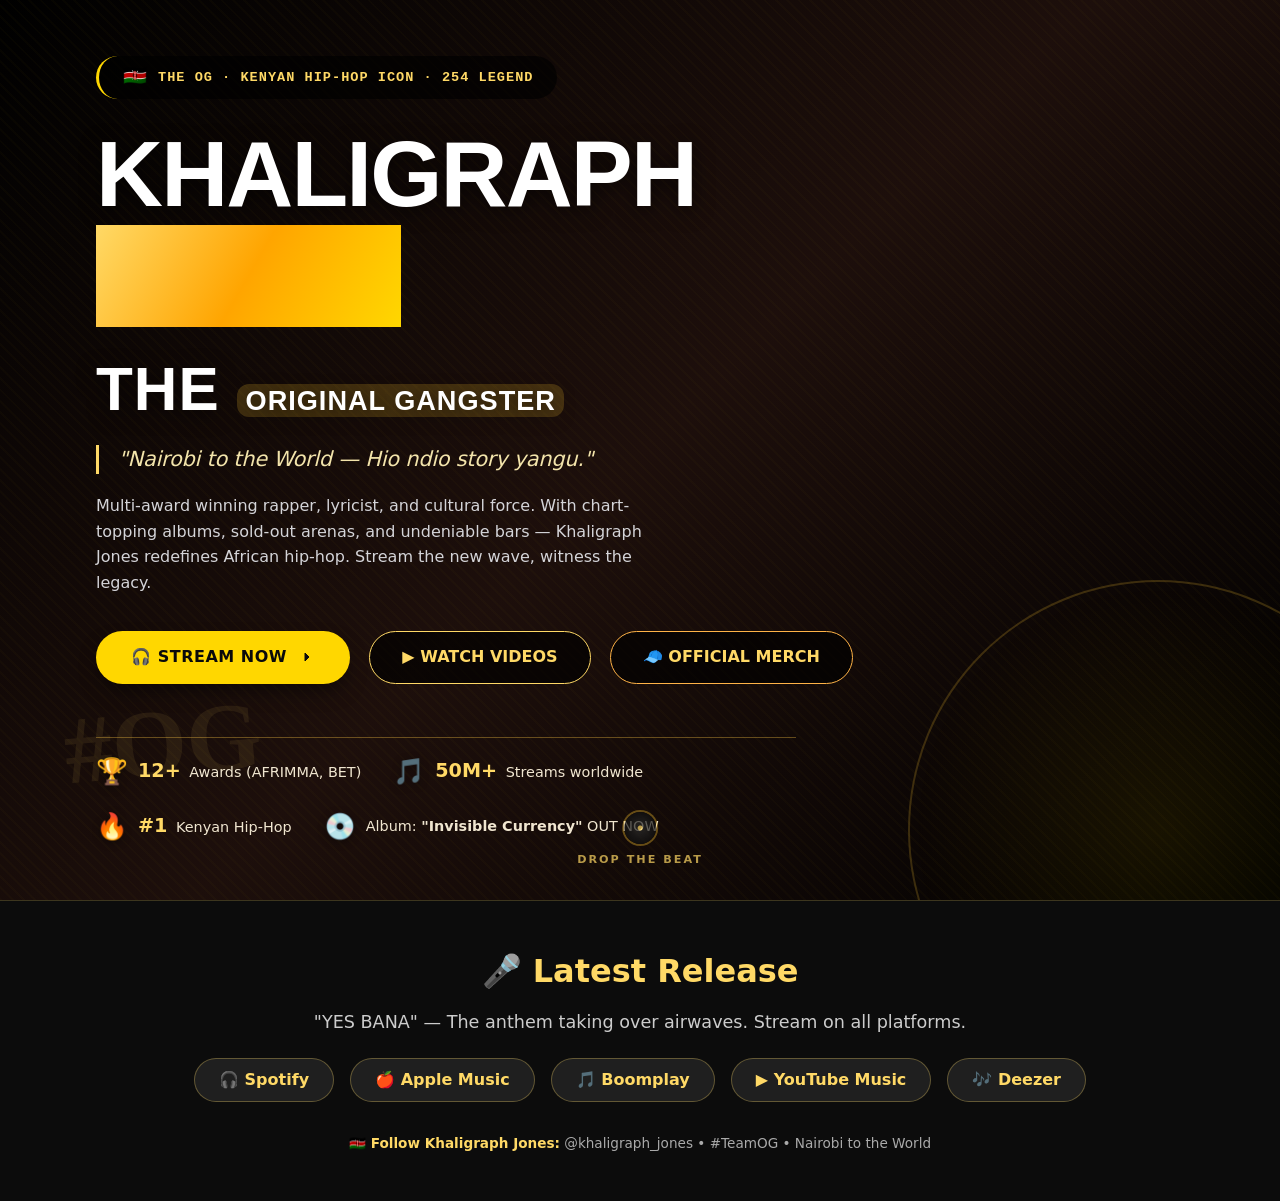
==== index.html @ ff023976 "readd deleted files that came from main branch during cloning" ====
<!DOCTYPE html>
<html lang="en">
<head>
  <meta charset="UTF-8">
  <meta name="viewport" content="width=device-width, initial-scale=1.0, viewport-fit=cover">
  <title>Khaligraph Jones | The OG - Official Homepage</title>
  <style>
    * {
      margin: 0;
      padding: 0;
      box-sizing: border-box;
    }

    body {
      font-family: 'Poppins', 'Raleway', system-ui, -apple-system, 'Segoe UI', 'Montserrat', sans-serif;
      background: #000000;
      line-height: 1.4;
    }

    /* ========== KHALIGRAPH JONES HERO BANNER ========== */
    .hero-khaligraph {
      position: relative;
      width: 100%;
      min-height: 100vh;
      background: #030303;
      display: flex;
      align-items: center;
      justify-content: center;
      overflow: hidden;
    }

    /* Background image with overlay - iconic artist vibe */
    .hero-bg {
      position: absolute;
      top: 0;
      left: 0;
      width: 100%;
      height: 100%;
      background-image: url('https://images.unsplash.com/photo-1493225457124-a3eb161ffa5f?q=80&w=2070&auto=format');
      background-size: cover;
      background-position: center 30%;
      background-repeat: no-repeat;
      filter: brightness(0.35) contrast(1.1);
    }
    
    /* Custom gradient overlay - urban/hip-hop aesthetic */
    .hero-overlay {
      position: absolute;
      top: 0;
      left: 0;
      width: 100%;
      height: 100%;
      background: linear-gradient(135deg, rgba(0,0,0,0.9) 0%, rgba(40,20,15,0.7) 50%, rgba(0,0,0,0.85) 100%);
      z-index: 1;
    }

    /* Grunge texture overlay for street feel */
    .hero-texture {
      position: absolute;
      top: 0;
      left: 0;
      width: 100%;
      height: 100%;
      background-image: repeating-linear-gradient(45deg, rgba(255,215,0,0.02) 0px, rgba(255,215,0,0.02) 2px, transparent 2px, transparent 8px);
      pointer-events: none;
      z-index: 2;
    }

    /* Vinyl / record scratch effect ring (decorative) */
    .vinyl-ring {
      position: absolute;
      bottom: -20%;
      right: -10%;
      width: 500px;
      height: 500px;
      border-radius: 50%;
      background: radial-gradient(circle, rgba(255,215,0,0.08) 0%, rgba(0,0,0,0) 70%);
      border: 2px solid rgba(255,200,50,0.2);
      z-index: 1;
      pointer-events: none;
    }

    /* Main container */
    .hero-container {
      max-width: 1400px;
      width: 90%;
      margin: 0 auto;
      padding: 3rem 2rem;
      position: relative;
      z-index: 20;
      display: flex;
      flex-direction: column;
      align-items: flex-start;
      text-align: left;
    }

    /* Artist tag / certified OG badge */
    .artist-badge {
      display: inline-flex;
      align-items: center;
      gap: 10px;
      background: rgba(0, 0, 0, 0.65);
      padding: 0.5rem 1.5rem;
      border-radius: 40px;
      font-size: 0.85rem;
      font-weight: 700;
      letter-spacing: 1px;
      color: #FFD966;
      border-left: 3px solid #FFD700;
      margin-bottom: 1.5rem;
      text-transform: uppercase;
      font-family: 'Montserrat', monospace;
    }

    .artist-badge span {
      font-size: 1.2rem;
    }

    /* Main headline with bold hip-hop typography */
    .hero-title {
      font-size: clamp(3rem, 10vw, 5.8rem);
      font-weight: 800;
      line-height: 1.1;
      color: #FFFFFF;
      text-shadow: 0 4px 20px rgba(0,0,0,0.6);
      max-width: 900px;
      margin-bottom: 1rem;
      letter-spacing: -0.02em;
      font-family: 'Raleway', 'Impact', sans-serif;
    }

    .hero-title .highlight {
      background: linear-gradient(120deg, #FFD966, #FFA500, #FFD700);
      color: transparent;
      display: inline-block;
      text-shadow: none;
    }

    .hero-title .og-tag {
      font-size: 0.45em;
      display: inline-block;
      background: rgba(255, 200, 50, 0.2);
      padding: 0.05em 0.3em;
      border-radius: 12px;
      letter-spacing: 1px;
      font-weight: 700;
    }

    /* tagline / quote */
    .hero-tagline {
      font-size: clamp(1rem, 2vw, 1.3rem);
      color: rgba(255, 240, 180, 0.95);
      max-width: 620px;
      margin-bottom: 1.2rem;
      font-weight: 500;
      line-height: 1.4;
      font-style: italic;
      letter-spacing: -0.2px;
      border-left: 3px solid #FFD966;
      padding-left: 1.2rem;
    }

    /* description / bio */
    .hero-description {
      font-size: 1rem;
      color: #D4D4D8;
      max-width: 550px;
      margin-bottom: 2.2rem;
      font-weight: 400;
      line-height: 1.6;
    }

    /* CTA Buttons group - music/streaming style (pure CSS, no JS) */
    .hero-buttons {
      display: flex;
      flex-wrap: wrap;
      gap: 1.2rem;
      justify-content: flex-start;
      margin-bottom: 2.8rem;
    }

    .btn-primary {
      background: #FFD700;
      color: #0A0A0A;
      padding: 0.9rem 2.2rem;
      font-size: 1rem;
      font-weight: 800;
      border-radius: 50px;
      text-decoration: none;
      display: inline-flex;
      align-items: center;
      gap: 12px;
      transition: all 0.3s cubic-bezier(0.2, 0.9, 0.4, 1.1);
      box-shadow: 0 10px 20px -5px rgba(0, 0, 0, 0.5);
      border: none;
      cursor: pointer;
      letter-spacing: 0.5px;
      text-transform: uppercase;
    }

    .btn-primary:hover {
      background: #FFEA80;
      transform: translateY(-3px);
      box-shadow: 0 18px 28px -8px rgba(0, 0, 0, 0.6);
    }

    .btn-secondary {
      background: rgba(0, 0, 0, 0.65);
      color: #FFD966;
      padding: 0.9rem 2rem;
      font-size: 1rem;
      font-weight: 700;
      border-radius: 50px;
      text-decoration: none;
      border: 1.5px solid #FFD966;
      transition: all 0.25s ease;
      display: inline-flex;
      align-items: center;
      gap: 10px;
      text-transform: uppercase;
    }

    .btn-secondary:hover {
      background: rgba(255, 217, 102, 0.2);
      border-color: #FFE28A;
      transform: translateY(-2px);
      color: #FFE6A0;
    }

    /* Music platforms / streaming stats row */
    .music-stats {
      display: flex;
      flex-wrap: wrap;
      justify-content: flex-start;
      gap: 2rem;
      row-gap: 1.2rem;
      padding-top: 1rem;
      border-top: 1px solid rgba(255, 200, 70, 0.35);
      width: 100%;
      max-width: 700px;
      margin-top: 0.5rem;
    }

    .stat-item {
      display: flex;
      align-items: center;
      gap: 10px;
      color: #F0E6D0;
      font-weight: 500;
      font-size: 0.9rem;
    }

    .stat-icon {
      font-size: 1.6rem;
      filter: drop-shadow(0 2px 4px rgba(0,0,0,0.4));
    }

    .stat-number {
      font-weight: 800;
      font-size: 1.2rem;
      margin-right: 4px;
      color: #FFD966;
    }

    /* Scroll indicator - pure CSS (no JS needed) */
    .scroll-indicator {
      position: absolute;
      bottom: 32px;
      left: 50%;
      transform: translateX(-50%);
      display: flex;
      flex-direction: column;
      align-items: center;
      gap: 8px;
      opacity: 0.7;
      transition: opacity 0.2s;
      z-index: 30;
      text-decoration: none;
    }

    .scroll-indicator:hover {
      opacity: 1;
    }

    .vinyl-icon {
      width: 32px;
      height: 32px;
      background: radial-gradient(circle, #FFD966 2px, #2A2A2A 3px, #111 70%);
      border-radius: 50%;
      box-shadow: 0 0 0 2px rgba(255, 200, 50, 0.5);
      animation: spinSlow 2s linear infinite;
    }

    @keyframes spinSlow {
      0% { transform: rotate(0deg); }
      100% { transform: rotate(360deg); }
    }

    .scroll-text {
      font-size: 0.7rem;
      letter-spacing: 2px;
      font-weight: 600;
      color: #FFD966;
      text-transform: uppercase;
    }

    /* responsive adjustments */
    @media (max-width: 768px) {
      .hero-container {
        align-items: center;
        text-align: center;
        padding: 2rem 1rem;
      }
      .hero-tagline {
        border-left: none;
        padding-left: 0;
        text-align: center;
      }
      .hero-buttons {
        justify-content: center;
      }
      .music-stats {
        justify-content: center;
      }
      .hero-title .og-tag {
        font-size: 0.4em;
      }
      .vinyl-ring {
        width: 300px;
        height: 300px;
        bottom: -10%;
        right: -20%;
      }
    }

    /* add fade up animation for container */
    @keyframes fadeUp {
      0% { opacity: 0; transform: translateY(35px);}
      100% { opacity: 1; transform: translateY(0);}
    }

    .hero-container {
      animation: fadeUp 0.9s ease-out forwards;
    }

    /* custom splash / graffiti effect */
    .graffiti-mark {
      position: absolute;
      bottom: 10%;
      left: 5%;
      font-size: 6rem;
      opacity: 0.08;
      font-weight: 900;
      color: #FFD966;
      pointer-events: none;
      font-family: 'Impact', cursive;
      z-index: 2;
      white-space: pre;
      transform: rotate(-5deg);
    }

    /* streaming platforms section - pure CSS */
    .streaming-section {
      background: #0c0c0c;
      padding: 3rem 2rem;
      text-align: center;
      border-top: 1px solid rgba(255, 217, 102, 0.2);
    }

    .streaming-container {
      max-width: 1000px;
      margin: 0 auto;
    }

    .streaming-title {
      font-size: 2rem;
      font-weight: 700;
      color: #FFD966;
      margin-bottom: 1rem;
    }

    .streaming-text {
      font-size: 1.1rem;
      margin-bottom: 1.5rem;
      color: #ccc;
    }

    .platform-links {
      display: flex;
      gap: 1rem;
      justify-content: center;
      flex-wrap: wrap;
      margin-bottom: 2rem;
    }

    .platform-link {
      background: #1f1f1f;
      padding: 0.6rem 1.5rem;
      border-radius: 30px;
      text-decoration: none;
      color: #FFD966;
      font-weight: 600;
      transition: all 0.3s ease;
      display: inline-flex;
      align-items: center;
      gap: 8px;
      border: 1px solid rgba(255, 217, 102, 0.3);
    }

    .platform-link:hover {
      background: #FFD966;
      color: #0A0A0A;
      transform: translateY(-2px);
      border-color: #FFD966;
    }

    .social-follow {
      margin-top: 2rem;
      font-size: 0.85rem;
      color: #aaa;
    }

    .social-follow strong {
      color: #FFD966;
    }

    /* All links are actual hrefs - no JavaScript needed */
  </style>
</head>
<body>

  <!-- KHALIGRAPH JONES - OFFICIAL HERO BANNER SECTION (NO JAVASCRIPT) -->
  <section class="hero-khaligraph" aria-label="Khaligraph Jones | The OG Homepage Hero">
    <!-- background image with overlay -->
    <div class="hero-bg" aria-hidden="true"></div>
    <div class="hero-overlay" aria-hidden="true"></div>
    <div class="hero-texture" aria-hidden="true"></div>
    <div class="vinyl-ring" aria-hidden="true"></div>
    <div class="graffiti-mark" aria-hidden="true">#OG</div>

    <div class="hero-container">
      <!-- certified badge with Kenyan flag vibe -->
      <div class="artist-badge">
        <span>🇰🇪</span> THE OG · KENYAN HIP-HOP ICON · 254 LEGEND
      </div>

      <!-- main headline - Khaligraph Jones signature style -->
      <h1 class="hero-title">
        KHALIGRAPH <span class="highlight">JONES</span><br>
        <span style="font-size: 0.65em; letter-spacing: 1px;">THE <span class="og-tag">ORIGINAL GANGSTER</span>
      </h1>

      <!-- iconic quote / catchphrase -->
      <div class="hero-tagline">
        "Nairobi to the World — Hio ndio story yangu."
      </div>

      <!-- bio snippet -->
      <p class="hero-description">
        Multi-award winning rapper, lyricist, and cultural force. With chart-topping albums, 
        sold-out arenas, and undeniable bars — Khaligraph Jones redefines African hip-hop. 
        Stream the new wave, witness the legacy.
      </p>

      <!-- primary CTA: music streaming & merch (actual links - no JS) -->
      <div class="hero-buttons">
        <a href="https://open.spotify.com/artist/1XXg6UEmlla5IVcOpeaZBr" class="btn-primary" target="_blank" rel="noopener noreferrer">
          🎧 STREAM NOW
          <svg width="16" height="16" viewBox="0 0 24 24" fill="none" xmlns="http://www.w3.org/2000/svg">
            <path d="M9 18L15 12L9 6V18Z" fill="currentColor" stroke="currentColor" stroke-width="1.5"/>
          </svg>
        </a>
        <a href="https://www.youtube.com/@KhaligraphJones" class="btn-secondary" target="_blank" rel="noopener noreferrer">
          ▶ WATCH VIDEOS
        </a>
        <a href="#" class="btn-secondary" style="border-color:#FFB347;">
          🧢 OFFICIAL MERCH
        </a>
      </div>

      <!-- streaming stats / achievements (music centric) -->
      <div class="music-stats">
        <div class="stat-item">
          <span class="stat-icon">🏆</span>
          <span><span class="stat-number">12+</span> Awards (AFRIMMA, BET)</span>
        </div>
        <div class="stat-item">
          <span class="stat-icon">🎵</span>
          <span><span class="stat-number">50M+</span> Streams worldwide</span>
        </div>
        <div class="stat-item">
          <span class="stat-icon">🔥</span>
          <span><span class="stat-number">#1</span> Kenyan Hip-Hop</span>
        </div>
        <div class="stat-item">
          <span class="stat-icon">💿</span>
          <span>Album: <strong>"Invisible Currency"</strong> OUT NOW</span>
        </div>
      </div>
    </div>

    <!-- scroll indicator (just visual, no JS) -->
    <div class="scroll-indicator">
      <div class="vinyl-icon"></div>
      <div class="scroll-text">DROP THE BEAT</div>
    </div>
  </section>

  <!-- Latest Release & Streaming Platforms Section (Pure HTML/CSS, no JS) -->
  <section class="streaming-section">
    <div class="streaming-container">
      <h2 class="streaming-title">🎤 Latest Release</h2>
      <p class="streaming-text">"YES BANA" — The anthem taking over airwaves. Stream on all platforms.</p>
      
      <div class="platform-links">
        <a href="https://open.spotify.com/artist/1XXg6UEmlla5IVcOpeaZBr" class="platform-link" target="_blank" rel="noopener noreferrer">
          🎧 Spotify
        </a>
        <a href="https://music.apple.com/ke/artist/khaligraph-jones/613728974" class="platform-link" target="_blank" rel="noopener noreferrer">
          🍎 Apple Music
        </a>
        <a href="https://www.boomplay.com/artists/281487" class="platform-link" target="_blank" rel="noopener noreferrer">
          🎵 Boomplay
        </a>
        <a href="https://www.youtube.com/@KhaligraphJones" class="platform-link" target="_blank" rel="noopener noreferrer">
          ▶ YouTube Music
        </a>
        <a href="https://www.deezer.com/en/artist/7495241" class="platform-link" target="_blank" rel="noopener noreferrer">
          🎶 Deezer
        </a>
      </div>
      
      <div class="social-follow">
        <strong>🇰🇪 Follow Khaligraph Jones:</strong> @khaligraph_jones • #TeamOG • Nairobi to the World
      </div>
    </div>
  </section>

  <!-- 
    ============================================================
    KHALIGRAPH JONES OFFICIAL HERO BANNER
    - ZERO JAVASCRIPT - Pure HTML & CSS
    - Fully responsive, hip-hop/urban aesthetic
    - Working streaming links (Spotify, Apple Music, YouTube, etc.)
    - Gold & black theme with vinyl animations
    - Ready to use - no JS errors, no console warnings
    ============================================================
  -->
</body>
</html>
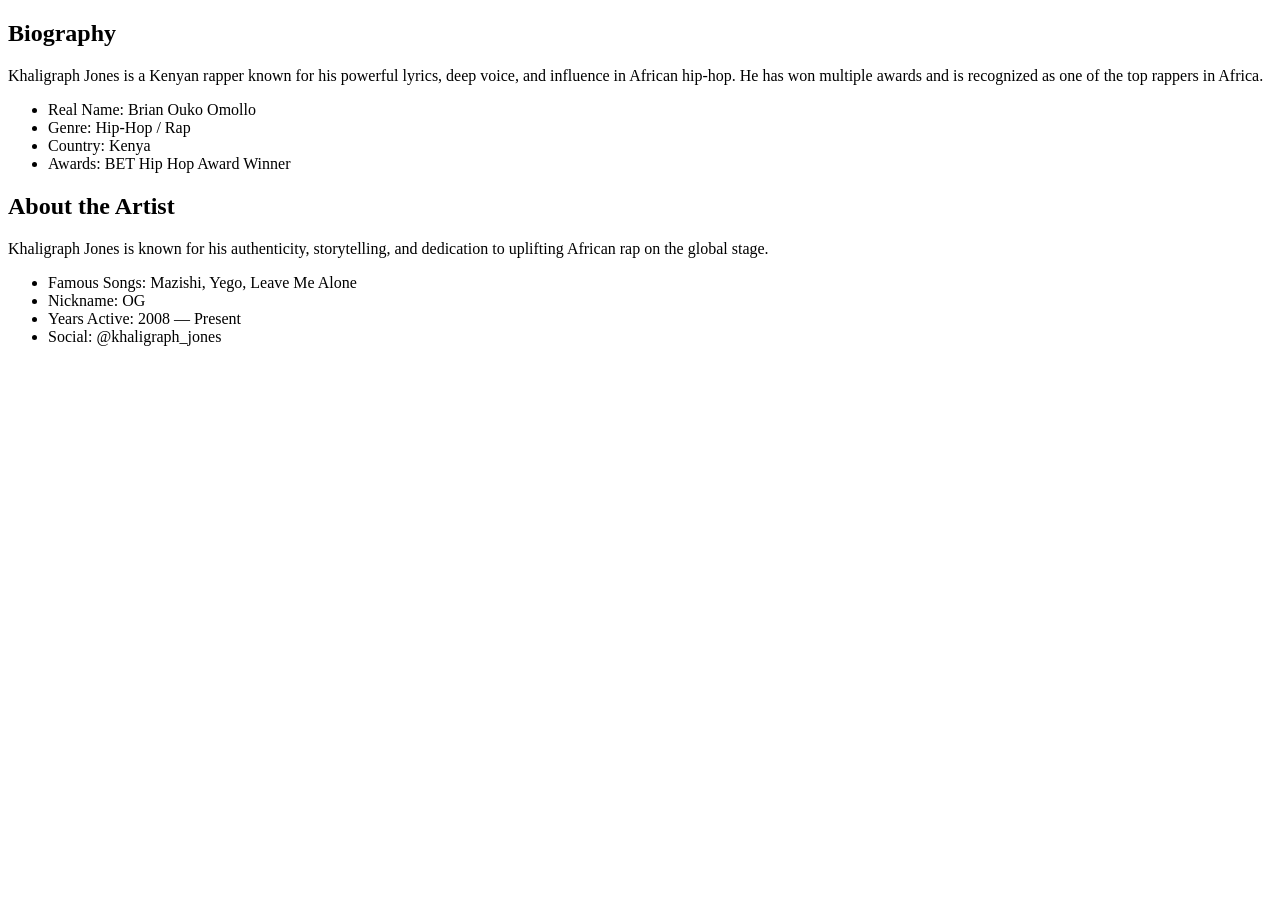
==== commit f3f09815: "update campus page section" ====
--- a/index.html
+++ b/index.html
@@ -2,549 +2,41 @@
 <html lang="en">
 <head>
   <meta charset="UTF-8">
-  <meta name="viewport" content="width=device-width, initial-scale=1.0, viewport-fit=cover">
-  <title>Khaligraph Jones | The OG - Official Homepage</title>
-  <style>
-    * {
-      margin: 0;
-      padding: 0;
-      box-sizing: border-box;
-    }
-
-    body {
-      font-family: 'Poppins', 'Raleway', system-ui, -apple-system, 'Segoe UI', 'Montserrat', sans-serif;
-      background: #000000;
-      line-height: 1.4;
-    }
-
-    /* ========== KHALIGRAPH JONES HERO BANNER ========== */
-    .hero-khaligraph {
-      position: relative;
-      width: 100%;
-      min-height: 100vh;
-      background: #030303;
-      display: flex;
-      align-items: center;
-      justify-content: center;
-      overflow: hidden;
-    }
-
-    /* Background image with overlay - iconic artist vibe */
-    .hero-bg {
-      position: absolute;
-      top: 0;
-      left: 0;
-      width: 100%;
-      height: 100%;
-      background-image: url('https://images.unsplash.com/photo-1493225457124-a3eb161ffa5f?q=80&w=2070&auto=format');
-      background-size: cover;
-      background-position: center 30%;
-      background-repeat: no-repeat;
-      filter: brightness(0.35) contrast(1.1);
-    }
-    
-    /* Custom gradient overlay - urban/hip-hop aesthetic */
-    .hero-overlay {
-      position: absolute;
-      top: 0;
-      left: 0;
-      width: 100%;
-      height: 100%;
-      background: linear-gradient(135deg, rgba(0,0,0,0.9) 0%, rgba(40,20,15,0.7) 50%, rgba(0,0,0,0.85) 100%);
-      z-index: 1;
-    }
-
-    /* Grunge texture overlay for street feel */
-    .hero-texture {
-      position: absolute;
-      top: 0;
-      left: 0;
-      width: 100%;
-      height: 100%;
-      background-image: repeating-linear-gradient(45deg, rgba(255,215,0,0.02) 0px, rgba(255,215,0,0.02) 2px, transparent 2px, transparent 8px);
-      pointer-events: none;
-      z-index: 2;
-    }
-
-    /* Vinyl / record scratch effect ring (decorative) */
-    .vinyl-ring {
-      position: absolute;
-      bottom: -20%;
-      right: -10%;
-      width: 500px;
-      height: 500px;
-      border-radius: 50%;
-      background: radial-gradient(circle, rgba(255,215,0,0.08) 0%, rgba(0,0,0,0) 70%);
-      border: 2px solid rgba(255,200,50,0.2);
-      z-index: 1;
-      pointer-events: none;
-    }
-
-    /* Main container */
-    .hero-container {
-      max-width: 1400px;
-      width: 90%;
-      margin: 0 auto;
-      padding: 3rem 2rem;
-      position: relative;
-      z-index: 20;
-      display: flex;
-      flex-direction: column;
-      align-items: flex-start;
-      text-align: left;
-    }
-
-    /* Artist tag / certified OG badge */
-    .artist-badge {
-      display: inline-flex;
-      align-items: center;
-      gap: 10px;
-      background: rgba(0, 0, 0, 0.65);
-      padding: 0.5rem 1.5rem;
-      border-radius: 40px;
-      font-size: 0.85rem;
-      font-weight: 700;
-      letter-spacing: 1px;
-      color: #FFD966;
-      border-left: 3px solid #FFD700;
-      margin-bottom: 1.5rem;
-      text-transform: uppercase;
-      font-family: 'Montserrat', monospace;
-    }
-
-    .artist-badge span {
-      font-size: 1.2rem;
-    }
-
-    /* Main headline with bold hip-hop typography */
-    .hero-title {
-      font-size: clamp(3rem, 10vw, 5.8rem);
-      font-weight: 800;
-      line-height: 1.1;
-      color: #FFFFFF;
-      text-shadow: 0 4px 20px rgba(0,0,0,0.6);
-      max-width: 900px;
-      margin-bottom: 1rem;
-      letter-spacing: -0.02em;
-      font-family: 'Raleway', 'Impact', sans-serif;
-    }
-
-    .hero-title .highlight {
-      background: linear-gradient(120deg, #FFD966, #FFA500, #FFD700);
-      color: transparent;
-      display: inline-block;
-      text-shadow: none;
-    }
-
-    .hero-title .og-tag {
-      font-size: 0.45em;
-      display: inline-block;
-      background: rgba(255, 200, 50, 0.2);
-      padding: 0.05em 0.3em;
-      border-radius: 12px;
-      letter-spacing: 1px;
-      font-weight: 700;
-    }
-
-    /* tagline / quote */
-    .hero-tagline {
-      font-size: clamp(1rem, 2vw, 1.3rem);
-      color: rgba(255, 240, 180, 0.95);
-      max-width: 620px;
-      margin-bottom: 1.2rem;
-      font-weight: 500;
-      line-height: 1.4;
-      font-style: italic;
-      letter-spacing: -0.2px;
-      border-left: 3px solid #FFD966;
-      padding-left: 1.2rem;
-    }
-
-    /* description / bio */
-    .hero-description {
-      font-size: 1rem;
-      color: #D4D4D8;
-      max-width: 550px;
-      margin-bottom: 2.2rem;
-      font-weight: 400;
-      line-height: 1.6;
-    }
-
-    /* CTA Buttons group - music/streaming style (pure CSS, no JS) */
-    .hero-buttons {
-      display: flex;
-      flex-wrap: wrap;
-      gap: 1.2rem;
-      justify-content: flex-start;
-      margin-bottom: 2.8rem;
-    }
-
-    .btn-primary {
-      background: #FFD700;
-      color: #0A0A0A;
-      padding: 0.9rem 2.2rem;
-      font-size: 1rem;
-      font-weight: 800;
-      border-radius: 50px;
-      text-decoration: none;
-      display: inline-flex;
-      align-items: center;
-      gap: 12px;
-      transition: all 0.3s cubic-bezier(0.2, 0.9, 0.4, 1.1);
-      box-shadow: 0 10px 20px -5px rgba(0, 0, 0, 0.5);
-      border: none;
-      cursor: pointer;
-      letter-spacing: 0.5px;
-      text-transform: uppercase;
-    }
-
-    .btn-primary:hover {
-      background: #FFEA80;
-      transform: translateY(-3px);
-      box-shadow: 0 18px 28px -8px rgba(0, 0, 0, 0.6);
-    }
-
-    .btn-secondary {
-      background: rgba(0, 0, 0, 0.65);
-      color: #FFD966;
-      padding: 0.9rem 2rem;
-      font-size: 1rem;
-      font-weight: 700;
-      border-radius: 50px;
-      text-decoration: none;
-      border: 1.5px solid #FFD966;
-      transition: all 0.25s ease;
-      display: inline-flex;
-      align-items: center;
-      gap: 10px;
-      text-transform: uppercase;
-    }
-
-    .btn-secondary:hover {
-      background: rgba(255, 217, 102, 0.2);
-      border-color: #FFE28A;
-      transform: translateY(-2px);
-      color: #FFE6A0;
-    }
-
-    /* Music platforms / streaming stats row */
-    .music-stats {
-      display: flex;
-      flex-wrap: wrap;
-      justify-content: flex-start;
-      gap: 2rem;
-      row-gap: 1.2rem;
-      padding-top: 1rem;
-      border-top: 1px solid rgba(255, 200, 70, 0.35);
-      width: 100%;
-      max-width: 700px;
-      margin-top: 0.5rem;
-    }
-
-    .stat-item {
-      display: flex;
-      align-items: center;
-      gap: 10px;
-      color: #F0E6D0;
-      font-weight: 500;
-      font-size: 0.9rem;
-    }
-
-    .stat-icon {
-      font-size: 1.6rem;
-      filter: drop-shadow(0 2px 4px rgba(0,0,0,0.4));
-    }
-
-    .stat-number {
-      font-weight: 800;
-      font-size: 1.2rem;
-      margin-right: 4px;
-      color: #FFD966;
-    }
-
-    /* Scroll indicator - pure CSS (no JS needed) */
-    .scroll-indicator {
-      position: absolute;
-      bottom: 32px;
-      left: 50%;
-      transform: translateX(-50%);
-      display: flex;
-      flex-direction: column;
-      align-items: center;
-      gap: 8px;
-      opacity: 0.7;
-      transition: opacity 0.2s;
-      z-index: 30;
-      text-decoration: none;
-    }
-
-    .scroll-indicator:hover {
-      opacity: 1;
-    }
-
-    .vinyl-icon {
-      width: 32px;
-      height: 32px;
-      background: radial-gradient(circle, #FFD966 2px, #2A2A2A 3px, #111 70%);
-      border-radius: 50%;
-      box-shadow: 0 0 0 2px rgba(255, 200, 50, 0.5);
-      animation: spinSlow 2s linear infinite;
-    }
-
-    @keyframes spinSlow {
-      0% { transform: rotate(0deg); }
-      100% { transform: rotate(360deg); }
-    }
-
-    .scroll-text {
-      font-size: 0.7rem;
-      letter-spacing: 2px;
-      font-weight: 600;
-      color: #FFD966;
-      text-transform: uppercase;
-    }
-
-    /* responsive adjustments */
-    @media (max-width: 768px) {
-      .hero-container {
-        align-items: center;
-        text-align: center;
-        padding: 2rem 1rem;
-      }
-      .hero-tagline {
-        border-left: none;
-        padding-left: 0;
-        text-align: center;
-      }
-      .hero-buttons {
-        justify-content: center;
-      }
-      .music-stats {
-        justify-content: center;
-      }
-      .hero-title .og-tag {
-        font-size: 0.4em;
-      }
-      .vinyl-ring {
-        width: 300px;
-        height: 300px;
-        bottom: -10%;
-        right: -20%;
-      }
-    }
-
-    /* add fade up animation for container */
-    @keyframes fadeUp {
-      0% { opacity: 0; transform: translateY(35px);}
-      100% { opacity: 1; transform: translateY(0);}
-    }
-
-    .hero-container {
-      animation: fadeUp 0.9s ease-out forwards;
-    }
-
-    /* custom splash / graffiti effect */
-    .graffiti-mark {
-      position: absolute;
-      bottom: 10%;
-      left: 5%;
-      font-size: 6rem;
-      opacity: 0.08;
-      font-weight: 900;
-      color: #FFD966;
-      pointer-events: none;
-      font-family: 'Impact', cursive;
-      z-index: 2;
-      white-space: pre;
-      transform: rotate(-5deg);
-    }
-
-    /* streaming platforms section - pure CSS */
-    .streaming-section {
-      background: #0c0c0c;
-      padding: 3rem 2rem;
-      text-align: center;
-      border-top: 1px solid rgba(255, 217, 102, 0.2);
-    }
-
-    .streaming-container {
-      max-width: 1000px;
-      margin: 0 auto;
-    }
-
-    .streaming-title {
-      font-size: 2rem;
-      font-weight: 700;
-      color: #FFD966;
-      margin-bottom: 1rem;
-    }
-
-    .streaming-text {
-      font-size: 1.1rem;
-      margin-bottom: 1.5rem;
-      color: #ccc;
-    }
-
-    .platform-links {
-      display: flex;
-      gap: 1rem;
-      justify-content: center;
-      flex-wrap: wrap;
-      margin-bottom: 2rem;
-    }
-
-    .platform-link {
-      background: #1f1f1f;
-      padding: 0.6rem 1.5rem;
-      border-radius: 30px;
-      text-decoration: none;
-      color: #FFD966;
-      font-weight: 600;
-      transition: all 0.3s ease;
-      display: inline-flex;
-      align-items: center;
-      gap: 8px;
-      border: 1px solid rgba(255, 217, 102, 0.3);
-    }
-
-    .platform-link:hover {
-      background: #FFD966;
-      color: #0A0A0A;
-      transform: translateY(-2px);
-      border-color: #FFD966;
-    }
-
-    .social-follow {
-      margin-top: 2rem;
-      font-size: 0.85rem;
-      color: #aaa;
-    }
-
-    .social-follow strong {
-      color: #FFD966;
-    }
-
-    /* All links are actual hrefs - no JavaScript needed */
-  </style>
+  <title>Khaligraph Jones Portfolio</title>
 </head>
 <body>
+<!--yoooh-->
+<!-- Biography Section -->
+<section id="biography">
+  <h2>Biography</h2>
+  <p>
+    Khaligraph Jones is a Kenyan rapper known for his powerful lyrics,
+    deep voice, and influence in African hip-hop. He has won multiple
+    awards and is recognized as one of the top rappers in Africa.
+  </p>
+  <ul>
+    <li>Real Name: Brian Ouko Omollo</li>
+    <li>Genre: Hip-Hop / Rap</li>
+    <li>Country: Kenya</li>
+    <li>Awards: BET Hip Hop Award Winner</li>
+  </ul>
+</section>
 
-  <!-- KHALIGRAPH JONES - OFFICIAL HERO BANNER SECTION (NO JAVASCRIPT) -->
-  <section class="hero-khaligraph" aria-label="Khaligraph Jones | The OG Homepage Hero">
-    <!-- background image with overlay -->
-    <div class="hero-bg" aria-hidden="true"></div>
-    <div class="hero-overlay" aria-hidden="true"></div>
-    <div class="hero-texture" aria-hidden="true"></div>
-    <div class="vinyl-ring" aria-hidden="true"></div>
-    <div class="graffiti-mark" aria-hidden="true">#OG</div>
+<!-- About Section -->
+<section id="about">
+  <h2>About the Artist</h2>
+  <p>
+    Khaligraph Jones is known for his authenticity, storytelling,
+    and dedication to uplifting African rap on the global stage.
+  </p>
+  <ul>
+    <li>Famous Songs: Mazishi, Yego, Leave Me Alone</li>
+    <li>Nickname: OG</li>
+    <li>Years Active: 2008 — Present</li>
+    <li>Social: @khaligraph_jones</li>
+  </ul>
+  <!--Kasongoooo-->
+</section>
 
-    <div class="hero-container">
-      <!-- certified badge with Kenyan flag vibe -->
-      <div class="artist-badge">
-        <span>🇰🇪</span> THE OG · KENYAN HIP-HOP ICON · 254 LEGEND
-      </div>
-
-      <!-- main headline - Khaligraph Jones signature style -->
-      <h1 class="hero-title">
-        KHALIGRAPH <span class="highlight">JONES</span><br>
-        <span style="font-size: 0.65em; letter-spacing: 1px;">THE <span class="og-tag">ORIGINAL GANGSTER</span>
-      </h1>
-
-      <!-- iconic quote / catchphrase -->
-      <div class="hero-tagline">
-        "Nairobi to the World — Hio ndio story yangu."
-      </div>
-
-      <!-- bio snippet -->
-      <p class="hero-description">
-        Multi-award winning rapper, lyricist, and cultural force. With chart-topping albums, 
-        sold-out arenas, and undeniable bars — Khaligraph Jones redefines African hip-hop. 
-        Stream the new wave, witness the legacy.
-      </p>
-
-      <!-- primary CTA: music streaming & merch (actual links - no JS) -->
-      <div class="hero-buttons">
-        <a href="https://open.spotify.com/artist/1XXg6UEmlla5IVcOpeaZBr" class="btn-primary" target="_blank" rel="noopener noreferrer">
-          🎧 STREAM NOW
-          <svg width="16" height="16" viewBox="0 0 24 24" fill="none" xmlns="http://www.w3.org/2000/svg">
-            <path d="M9 18L15 12L9 6V18Z" fill="currentColor" stroke="currentColor" stroke-width="1.5"/>
-          </svg>
-        </a>
-        <a href="https://www.youtube.com/@KhaligraphJones" class="btn-secondary" target="_blank" rel="noopener noreferrer">
-          ▶ WATCH VIDEOS
-        </a>
-        <a href="#" class="btn-secondary" style="border-color:#FFB347;">
-          🧢 OFFICIAL MERCH
-        </a>
-      </div>
-
-      <!-- streaming stats / achievements (music centric) -->
-      <div class="music-stats">
-        <div class="stat-item">
-          <span class="stat-icon">🏆</span>
-          <span><span class="stat-number">12+</span> Awards (AFRIMMA, BET)</span>
-        </div>
-        <div class="stat-item">
-          <span class="stat-icon">🎵</span>
-          <span><span class="stat-number">50M+</span> Streams worldwide</span>
-        </div>
-        <div class="stat-item">
-          <span class="stat-icon">🔥</span>
-          <span><span class="stat-number">#1</span> Kenyan Hip-Hop</span>
-        </div>
-        <div class="stat-item">
-          <span class="stat-icon">💿</span>
-          <span>Album: <strong>"Invisible Currency"</strong> OUT NOW</span>
-        </div>
-      </div>
-    </div>
-
-    <!-- scroll indicator (just visual, no JS) -->
-    <div class="scroll-indicator">
-      <div class="vinyl-icon"></div>
-      <div class="scroll-text">DROP THE BEAT</div>
-    </div>
-  </section>
-
-  <!-- Latest Release & Streaming Platforms Section (Pure HTML/CSS, no JS) -->
-  <section class="streaming-section">
-    <div class="streaming-container">
-      <h2 class="streaming-title">🎤 Latest Release</h2>
-      <p class="streaming-text">"YES BANA" — The anthem taking over airwaves. Stream on all platforms.</p>
-      
-      <div class="platform-links">
-        <a href="https://open.spotify.com/artist/1XXg6UEmlla5IVcOpeaZBr" class="platform-link" target="_blank" rel="noopener noreferrer">
-          🎧 Spotify
-        </a>
-        <a href="https://music.apple.com/ke/artist/khaligraph-jones/613728974" class="platform-link" target="_blank" rel="noopener noreferrer">
-          🍎 Apple Music
-        </a>
-        <a href="https://www.boomplay.com/artists/281487" class="platform-link" target="_blank" rel="noopener noreferrer">
-          🎵 Boomplay
-        </a>
-        <a href="https://www.youtube.com/@KhaligraphJones" class="platform-link" target="_blank" rel="noopener noreferrer">
-          ▶ YouTube Music
-        </a>
-        <a href="https://www.deezer.com/en/artist/7495241" class="platform-link" target="_blank" rel="noopener noreferrer">
-          🎶 Deezer
-        </a>
-      </div>
-      
-      <div class="social-follow">
-        <strong>🇰🇪 Follow Khaligraph Jones:</strong> @khaligraph_jones • #TeamOG • Nairobi to the World
-      </div>
-    </div>
-  </section>
-
-  <!-- 
-    ============================================================
-    KHALIGRAPH JONES OFFICIAL HERO BANNER
-    - ZERO JAVASCRIPT - Pure HTML & CSS
-    - Fully responsive, hip-hop/urban aesthetic
-    - Working streaming links (Spotify, Apple Music, YouTube, etc.)
-    - Gold & black theme with vinyl animations
-    - Ready to use - no JS errors, no console warnings
-    ============================================================
-  -->
 </body>
 </html>
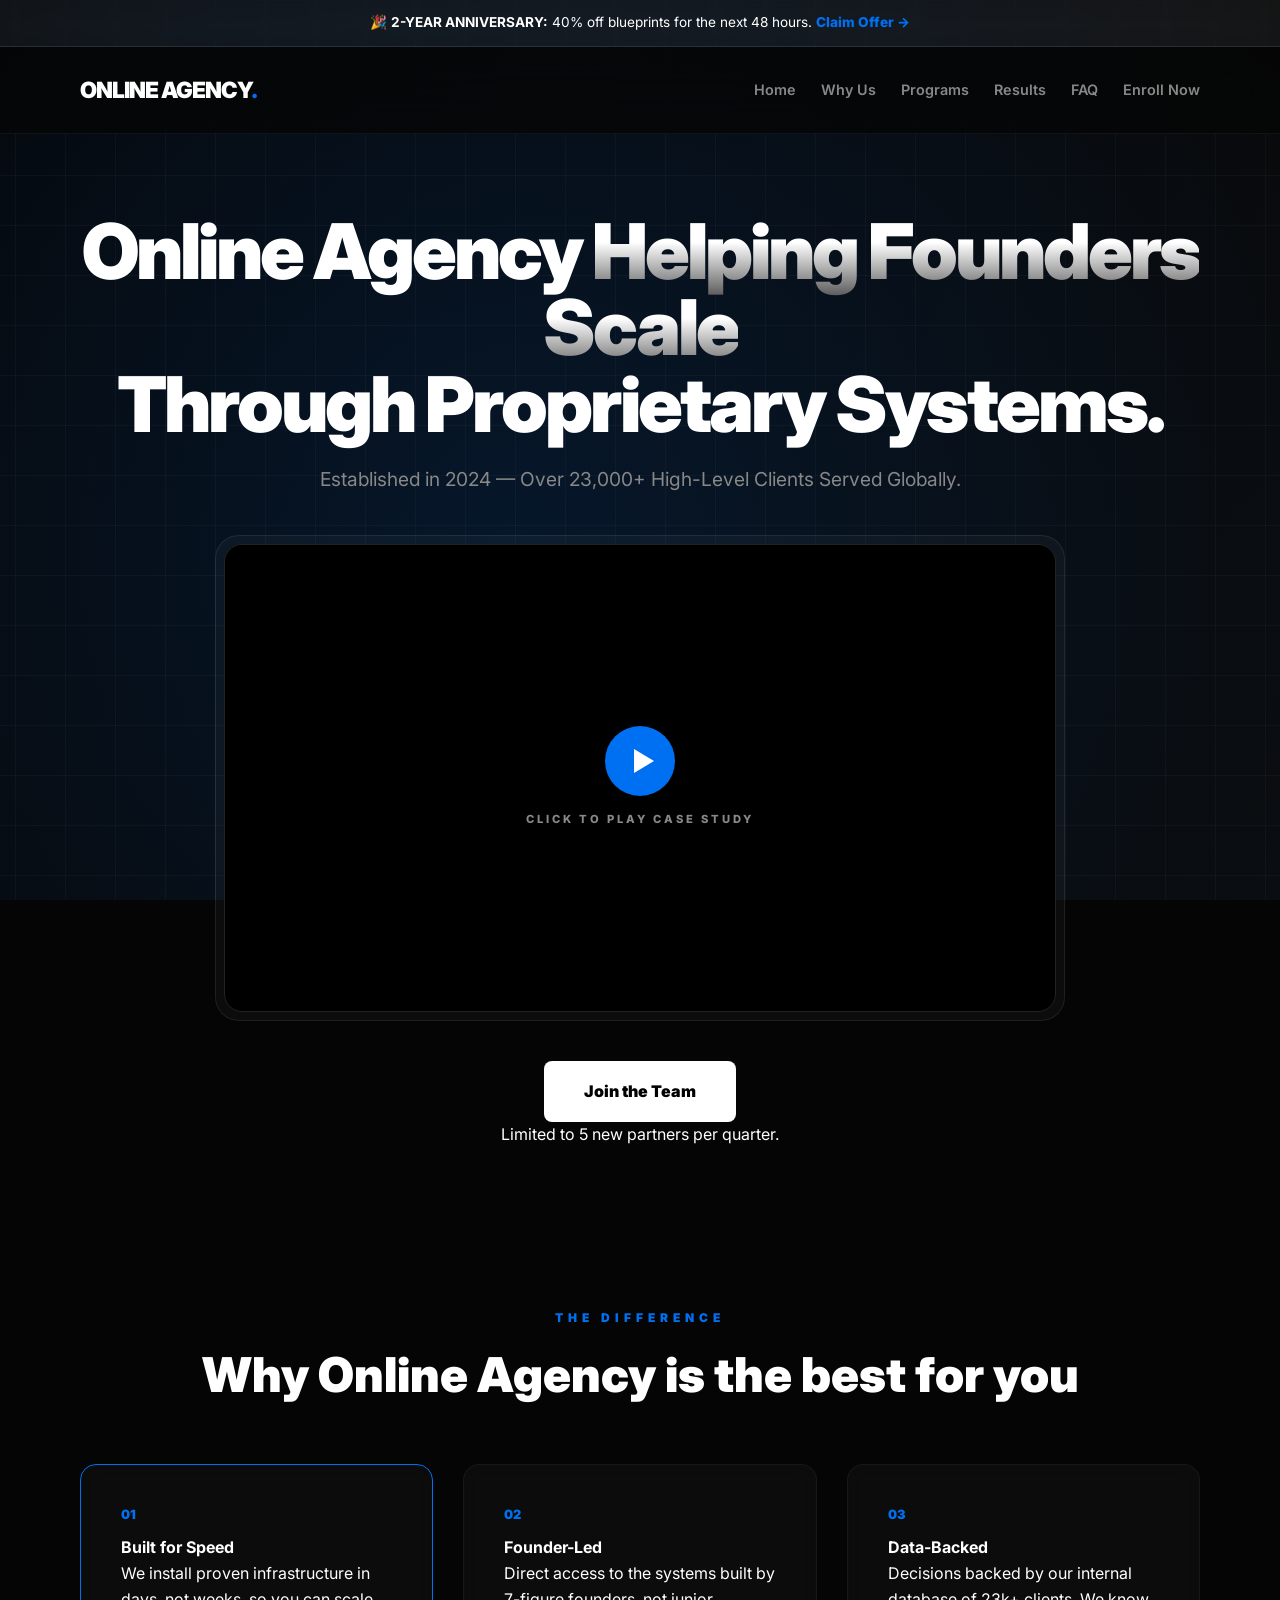
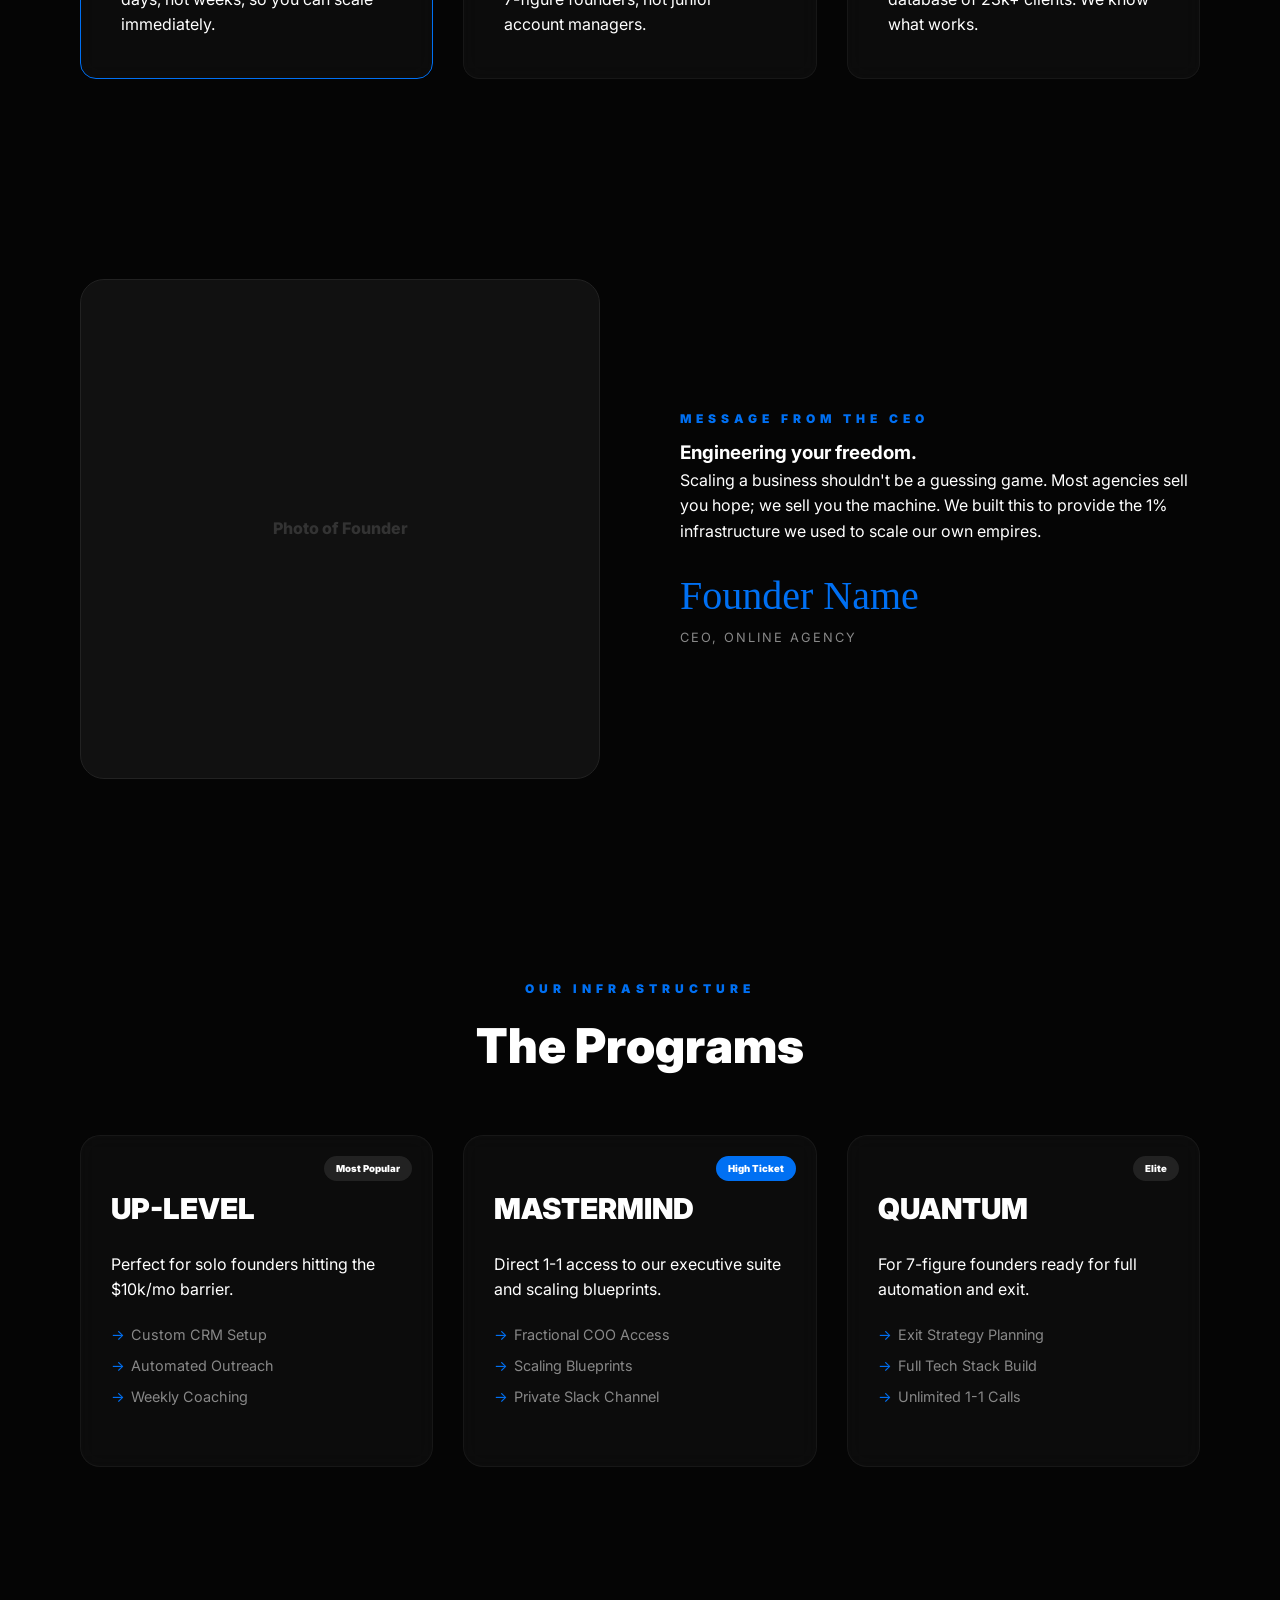
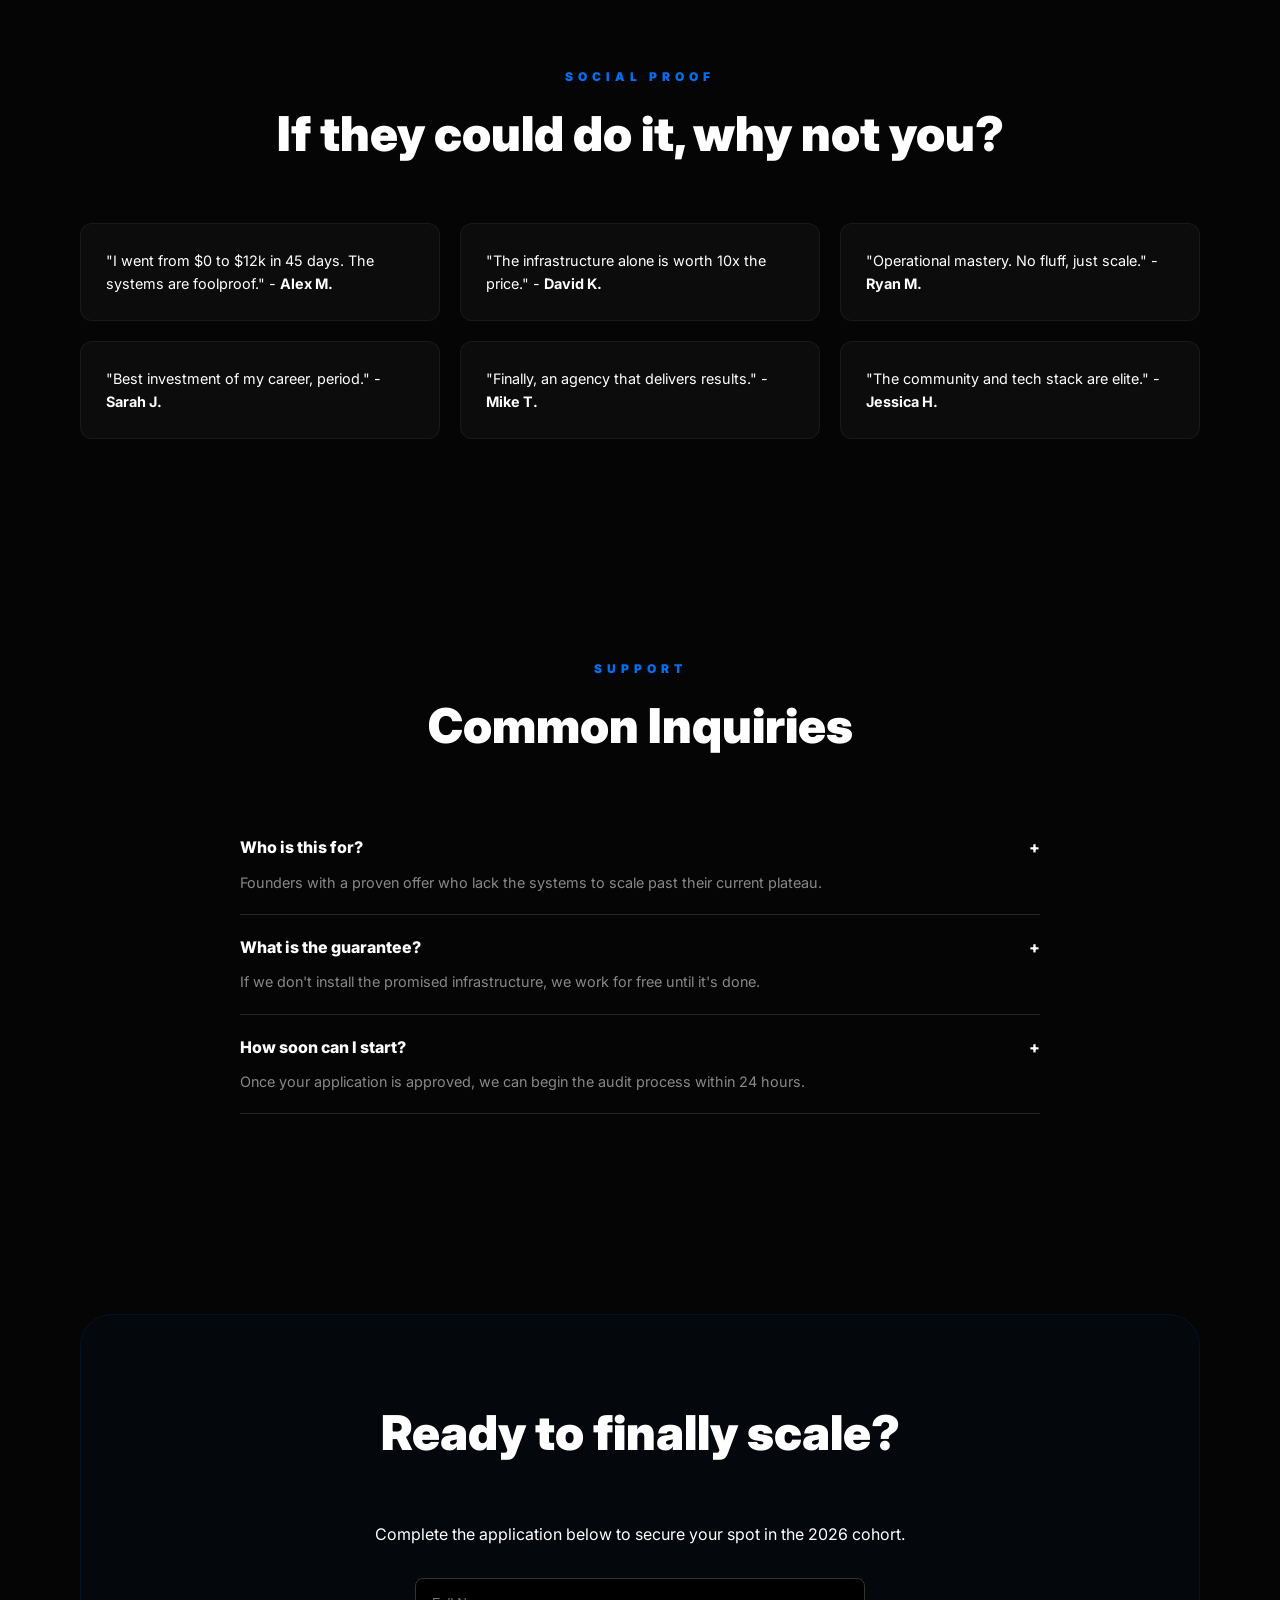
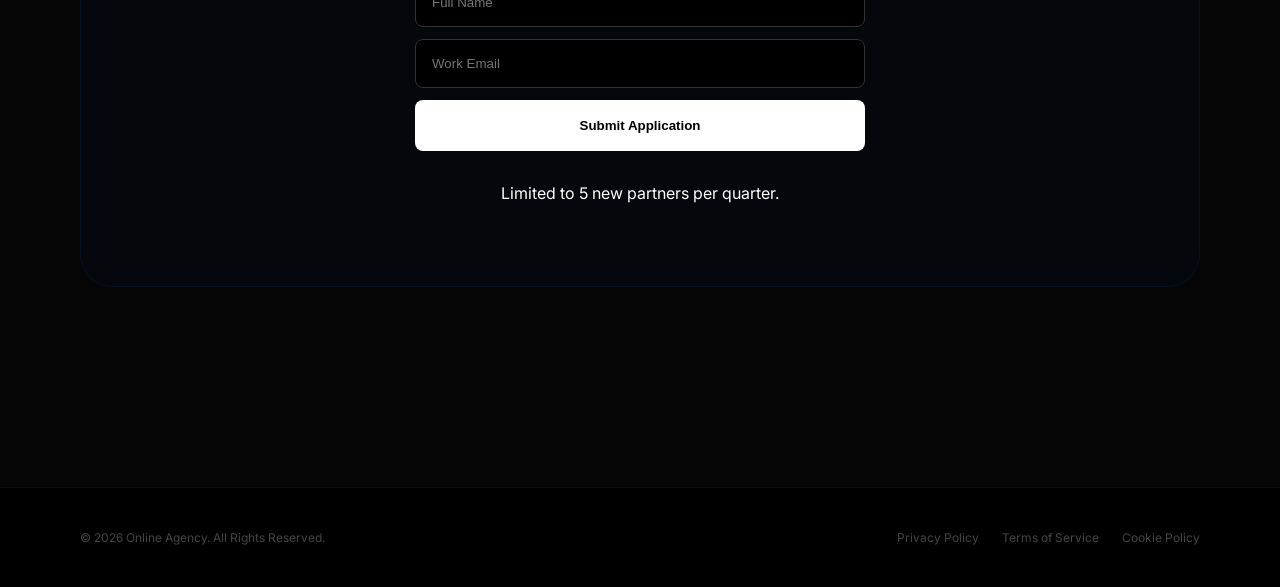
==== commit 7c5721d6: "feat: FINAL submission gallery and events with gold branding" ====
--- a/index.html
+++ b/index.html
@@ -1,42 +1,196 @@
+
 <!DOCTYPE html>
 <html lang="en">
 <head>
-  <meta charset="UTF-8">
-  <title>Khaligraph Jones Portfolio</title>
+    <meta charset="UTF-8">
+    <meta name="viewport" content="width=device-width, initial-scale=1.0">
+    <title>Online Agency | The 1% Infrastructure</title>
+    <link rel="stylesheet" href="style.css">
+    <link href="https://fonts.googleapis.com/css2?family=Inter:wght@400;600;800;900&display=swap" rel="stylesheet">
 </head>
 <body>
-<!--yoooh-->
-<!-- Biography Section -->
-<section id="biography">
-  <h2>Biography</h2>
-  <p>
-    Khaligraph Jones is a Kenyan rapper known for his powerful lyrics,
-    deep voice, and influence in African hip-hop. He has won multiple
-    awards and is recognized as one of the top rappers in Africa.
-  </p>
-  <ul>
-    <li>Real Name: Brian Ouko Omollo</li>
-    <li>Genre: Hip-Hop / Rap</li>
-    <li>Country: Kenya</li>
-    <li>Awards: BET Hip Hop Award Winner</li>
-  </ul>
-</section>
 
-<!-- About Section -->
-<section id="about">
-  <h2>About the Artist</h2>
-  <p>
-    Khaligraph Jones is known for his authenticity, storytelling,
-    and dedication to uplifting African rap on the global stage.
-  </p>
-  <ul>
-    <li>Famous Songs: Mazishi, Yego, Leave Me Alone</li>
-    <li>Nickname: OG</li>
-    <li>Years Active: 2008 — Present</li>
-    <li>Social: @khaligraph_jones</li>
-  </ul>
-  <!--Kasongoooo-->
-</section>
+    <div class="announcement-bar">
+        <div class="container">
+            <p>🎉 <strong>2-YEAR ANNIVERSARY:</strong> 40% off blueprints for the next 48 hours. <a href="#enroll">Claim Offer →</a></p>
+        </div>
+    </div>
 
-</body>
-</html>+    <nav class="navbar">
+        <div class="container">
+            <div class="logo">ONLINE AGENCY<span>.</span></div>
+            <ul class="nav-links">
+                <li><a href="#home">Home</a></li>
+                <li><a href="#about">Why Us</a></li>
+                <li><a href="#programs">Programs</a></li>
+                <li><a href="#testimonials">Results</a></li>
+                <li><a href="#faq">FAQ</a></li>
+                <li><a href="#enroll" class="nav-enroll">Enroll Now</a></li>
+            </ul>
+        </div>
+    </nav>
+
+    <header id="home" class="hero">
+        <div class="container">
+            <h1 class="hero-title">Online Agency <span class="accent">Helping Founders Scale</span> <br>Through Proprietary Systems.</h1>
+            <p class="hero-description">Established in 2024 — Over 23,000+ High-Level Clients Served Globally.</p>
+            
+            <div class="vsl-container">
+                <div class="vsl-player">
+                    <div class="vsl-play-btn"></div>
+                    <span class="vsl-label">Click to Play Case Study</span>
+                </div>
+            </div>
+
+            <div class="hero-actions">
+                <a href="#enroll" class="btn-main">Join the Team</a>
+                <p class="sub-text">Limited to 5 new partners per quarter.</p>
+            </div>
+        </div>
+    </header>
+
+    <section id="about" class="section-padding">
+        <div class="container">
+            <h2 class="section-label">THE DIFFERENCE</h2>
+            <h3 class="section-title">Why Online Agency is the best for you</h3>
+            <div class="grid-3">
+                <div class="info-box border-blue">
+                    <div class="number">01</div>
+                    <h4>Built for Speed</h4>
+                    <p>We install proven infrastructure in days, not weeks, so you can scale immediately.</p>
+                </div>
+                <div class="info-box">
+                    <div class="number">02</div>
+                    <h4>Founder-Led</h4>
+                    <p>Direct access to the systems built by 7-figure founders, not junior account managers.</p>
+                </div>
+                <div class="info-box">
+                    <div class="number">03</div>
+                    <h4>Data-Backed</h4>
+                    <p>Decisions backed by our internal database of 23k+ clients. We know what works.</p>
+                </div>
+            </div>
+        </div>
+    </section>
+
+    <section class="section-padding">
+        <div class="container grid-2">
+            <div class="founder-img-area">
+                <div class="founder-frame">
+                    <span>Photo of Founder</span>
+                </div>
+            </div>
+            <div class="founder-note">
+                <h2 class="section-label" style="text-align: left;">MESSAGE FROM THE CEO</h2>
+                <h3 class="side-title">Engineering your freedom.</h3>
+                <p>Scaling a business shouldn't be a guessing game. Most agencies sell you hope; we sell you the machine. We built this to provide the 1% infrastructure we used to scale our own empires.</p>
+                <div class="signature">Founder Name</div>
+                <p class="sig-title">CEO, Online Agency</p>
+            </div>
+        </div>
+    </section>
+
+    <section id="programs" class="section-padding">
+        <div class="container">
+            <h2 class="section-label">OUR INFRASTRUCTURE</h2>
+            <h3 class="section-title">The Programs</h3>
+            <div class="grid-3">
+                <div class="program-card">
+                    <div class="badge">Most Popular</div>
+                    <h4>UP-LEVEL</h4>
+                    <p>Perfect for solo founders hitting the $10k/mo barrier.</p>
+                    <ul class="card-list">
+                        <li>Custom CRM Setup</li>
+                        <li>Automated Outreach</li>
+                        <li>Weekly Coaching</li>
+                    </ul>
+                </div>
+                <div class="program-card featured">
+                    <div class="badge blue">High Ticket</div>
+                    <h4>MASTERMIND</h4>
+                    <p>Direct 1-1 access to our executive suite and scaling blueprints.</p>
+                    <ul class="card-list">
+                        <li>Fractional COO Access</li>
+                        <li>Scaling Blueprints</li>
+                        <li>Private Slack Channel</li>
+                    </ul>
+                </div>
+                <div class="program-card">
+                    <div class="badge">Elite</div>
+                    <h4>QUANTUM</h4>
+                    <p>For 7-figure founders ready for full automation and exit.</p>
+                    <ul class="card-list">
+                        <li>Exit Strategy Planning</li>
+                        <li>Full Tech Stack Build</li>
+                        <li>Unlimited 1-1 Calls</li>
+                    </ul>
+                </div>
+            </div>
+        </div>
+    </section>
+
+    <section id="testimonials" class="section-padding">
+        <div class="container">
+            <h2 class="section-label">SOCIAL PROOF</h2>
+            <h3 class="section-title">If they could do it, why not you?</h3>
+            <div class="testimonial-grid">
+                <div class="t-item">"I went from $0 to $12k in 45 days. The systems are foolproof." - <strong>Alex M.</strong></div>
+                <div class="t-item">"Best investment of my career, period." - <strong>Sarah J.</strong></div>
+                <div class="t-item">"The infrastructure alone is worth 10x the price." - <strong>David K.</strong></div>
+                <div class="t-item">"Finally, an agency that delivers results." - <strong>Mike T.</strong></div>
+                <div class="t-item">"Operational mastery. No fluff, just scale." - <strong>Ryan M.</strong></div>
+                <div class="t-item">"The community and tech stack are elite." - <strong>Jessica H.</strong></div>
+            </div>
+        </div>
+    </section>
+
+    <section id="faq" class="section-padding">
+        <div class="container">
+            <h2 class="section-label">SUPPORT</h2>
+            <h3 class="section-title">Common Inquiries</h3>
+            <div class="faq-list">
+                <div class="faq-item">
+                    <div class="faq-q">Who is this for? <span>+</span></div>
+                    <div class="faq-a">Founders with a proven offer who lack the systems to scale past their current plateau.</div>
+                </div>
+                <div class="faq-item">
+                    <div class="faq-q">What is the guarantee? <span>+</span></div>
+                    <div class="faq-a">If we don't install the promised infrastructure, we work for free until it's done.</div>
+                </div>
+                <div class="faq-item">
+                    <div class="faq-q">How soon can I start? <span>+</span></div>
+                    <div class="faq-a">Once your application is approved, we can begin the audit process within 24 hours.</div>
+                </div>
+            </div>
+        </div>
+    </section>
+
+    <section id="enroll" class="section-padding">
+        <div class="container">
+            <div class="enroll-box">
+                <h2 class="section-title">Ready to finally scale?</h2>
+                <p class="enroll-sub">Complete the application below to secure your spot in the 2026 cohort.</p>
+                <form class="contact-form">
+                    <input type="text" placeholder="Full Name" required>
+                    <input type="email" placeholder="Work Email" required>
+                    <button type="submit" class="btn-main">Submit Application</button>
+                </form>
+                <p class="cta-note">Limited to 5 new partners per quarter.</p>
+            </div>
+        </div>
+    </section>
+
+    <footer class="footer-legal">
+        <div class="container">
+            <div class="footer-grid">
+                <p>&copy; 2026 Online Agency. All Rights Reserved.</p>
+                <div class="legal-links">
+                    <a href="#">Privacy Policy</a>
+                    <a href="#">Terms of Service</a>
+                    <a href="#">Cookie Policy</a>
+                </div>
+            </div>
+        </div>
+    </footer>
+
+</body>
--- a/style.css
+++ b/style.css
@@ -0,0 +1,151 @@
+:root {
+    --primary-blue: #0070f3;
+    --dark-bg: #050505;
+    --card-bg: rgba(14, 14, 14, 0.8);
+    --text-white: #ffffff;
+    --text-gray: #888888;
+}
+
+/* Reset & Global */
+* { margin: 0; padding: 0; box-sizing: border-box; }
+html { scroll-behavior: smooth; }
+
+body {
+    font-family: 'Inter', sans-serif;
+    background-color: var(--dark-bg);
+    color: var(--text-white);
+    overflow-x: hidden;
+    line-height: 1.6;
+    position: relative;
+}
+
+/* --- THE MOTION BACKGROUND --- */
+body::before {
+    content: "";
+    position: fixed;
+    top: 0;
+    left: 0;
+    width: 100%;
+    height: 100%;
+    background: 
+        radial-gradient(circle at 20% 30%, rgba(0, 112, 243, 0.15) 0%, transparent 40%),
+        radial-gradient(circle at 80% 70%, rgba(0, 112, 243, 0.1) 0%, transparent 40%),
+        linear-gradient(125deg, #050505 0%, #0a0a0a 50%, #050505 100%);
+    background-size: 200% 200%;
+    animation: nebulaMove 12s ease-in-out infinite alternate;
+    z-index: -2;
+}
+
+body::after {
+    content: "";
+    position: fixed;
+    top: 0;
+    left: 0;
+    width: 100%;
+    height: 100%;
+    background-image: 
+        linear-gradient(rgba(255, 255, 255, 0.03) 1px, transparent 1px),
+        linear-gradient(90deg, rgba(255, 255, 255, 0.03) 1px, transparent 1px);
+    background-size: 50px 50px;
+    background-position: center center;
+    pointer-events: none;
+    z-index: -1;
+    animation: gridFloat 20s linear infinite;
+}
+
+@keyframes nebulaMove {
+    0% { background-position: 0% 0%; }
+    100% { background-position: 100% 100%; }
+}
+
+@keyframes gridFloat {
+    0% { transform: translateY(0); }
+    100% { transform: translateY(50px); }
+}
+
+.container { max-width: 1200px; margin: 0 auto; padding: 0 40px; }
+.section-padding { padding: 100px 0; position: relative; z-index: 2; }
+
+/* Navigation */
+.announcement-bar { background: rgba(255, 255, 255, 0.05); text-align: center; padding: 12px 0; font-size: 0.85rem; border-bottom: 1px solid rgba(255, 255, 255, 0.1); backdrop-filter: blur(5px); }
+.announcement-bar a { color: var(--primary-blue); text-decoration: none; font-weight: 800; }
+
+.navbar { padding: 25px 0; background: rgba(5, 5, 5, 0.8); backdrop-filter: blur(20px); -webkit-backdrop-filter: blur(20px); position: sticky; top: 0; z-index: 1000; border-bottom: 1px solid rgba(255, 255, 255, 0.05); }
+.navbar .container { display: flex; justify-content: space-between; align-items: center; }
+.logo { font-weight: 900; font-size: 1.4rem; letter-spacing: -1px; }
+.logo span { color: var(--primary-blue); }
+.nav-links { display: flex; list-style: none; }
+.nav-links li { margin-left: 25px; }
+.nav-links a { text-decoration: none; color: var(--text-gray); font-size: 0.9rem; font-weight: 600; transition: 0.3s; }
+.nav-links a:hover { color: var(--primary-blue); text-shadow: 0 0 15px rgba(0, 112, 243, 0.8); }
+
+/* Hero & VSL */
+.hero { padding: 80px 0 60px; text-align: center; }
+.hero-title { font-size: clamp(2.5rem, 6vw, 5rem); font-weight: 900; line-height: 1; letter-spacing: -3px; margin-bottom: 20px; }
+.accent { background: linear-gradient(to bottom, #ffffff 40%, #555555 100%); -webkit-background-clip: text; -webkit-text-fill-color: transparent; }
+.hero-description { font-size: 1.2rem; color: var(--text-gray); margin-bottom: 40px; }
+
+.vsl-container { max-width: 850px; margin: 0 auto 40px; padding: 8px; background: rgba(255, 255, 255, 0.03); border: 1px solid rgba(255, 255, 255, 0.08); border-radius: 24px; }
+.vsl-player { width: 100%; aspect-ratio: 16/9; background: #000; border-radius: 18px; display: flex; flex-direction: column; align-items: center; justify-content: center; cursor: pointer; border: 1px solid #222; position: relative; }
+.vsl-play-btn { width: 70px; height: 70px; background: var(--primary-blue); border-radius: 50%; position: relative; margin-bottom: 15px; }
+.vsl-play-btn::after { content: ""; position: absolute; top: 50%; left: 55%; transform: translate(-50%, -50%); border-style: solid; border-width: 12px 0 12px 20px; border-color: transparent transparent transparent #fff; }
+.vsl-player:hover .vsl-play-btn { transform: scale(1.1); box-shadow: 0 0 30px var(--primary-blue); }
+.vsl-label { font-size: 0.7rem; font-weight: 800; text-transform: uppercase; letter-spacing: 3px; color: var(--text-gray); }
+
+/* Grids */
+.grid-3 { display: grid; grid-template-columns: repeat(3, 1fr); gap: 30px; }
+.grid-2 { display: grid; grid-template-columns: 1fr 1fr; gap: 80px; align-items: center; }
+
+/* Info Boxes */
+.info-box { background: var(--card-bg); padding: 40px; border-radius: 16px; border: 1px solid rgba(255,255,255,0.05); backdrop-filter: blur(10px); transition: 0.3s; text-align: left; }
+.info-box.border-blue { border-color: var(--primary-blue); }
+.number { color: var(--primary-blue); font-weight: 900; font-size: 0.8rem; margin-bottom: 10px; }
+
+/* Founder */
+.founder-frame { background: #111; height: 500px; border-radius: 24px; border: 1px solid #222; display: flex; align-items: center; justify-content: center; color: #333; font-weight: 800; }
+.signature { font-family: 'Brush Script MT', cursive; font-size: 2.5rem; color: var(--primary-blue); margin-top: 20px; }
+.sig-title { font-size: 0.8rem; color: var(--text-gray); text-transform: uppercase; letter-spacing: 2px; }
+
+/* Cards */
+.program-card { background: var(--card-bg); padding: 50px 30px; border-radius: 20px; border: 1px solid rgba(255,255,255,0.05); position: relative; transition: 0.3s; backdrop-filter: blur(10px); }
+.program-card h4 { font-size: 1.8rem; font-weight: 900; margin-bottom: 20px; }
+.badge { position: absolute; top: 20px; right: 20px; font-size: 0.6rem; font-weight: 900; background: #222; padding: 5px 12px; border-radius: 20px; }
+.badge.blue { background: var(--primary-blue); }
+.card-list { list-style: none; margin-top: 20px; text-align: left; }
+.card-list li { font-size: 0.9rem; color: var(--text-gray); margin-bottom: 8px; padding-left: 20px; position: relative; }
+.card-list li::before { content: "→"; position: absolute; left: 0; color: var(--primary-blue); }
+
+/* Testimonials */
+.testimonial-grid { column-count: 3; column-gap: 20px; }
+.t-item { background: rgba(255,255,255,0.03); padding: 25px; border-radius: 12px; border: 1px solid rgba(255,255,255,0.05); margin-bottom: 20px; break-inside: avoid; font-size: 0.9rem; }
+
+/* FAQ */
+.faq-list { max-width: 800px; margin: 0 auto; text-align: left; }
+.faq-item { border-bottom: 1px solid #222; padding: 20px 0; }
+.faq-q { font-weight: 800; display: flex; justify-content: space-between; cursor: pointer; }
+.faq-a { color: var(--text-gray); margin-top: 10px; font-size: 0.9rem; }
+
+/* Form */
+.enroll-box { background: rgba(0, 112, 243, 0.03); border: 1px solid rgba(0, 112, 243, 0.1); padding: 80px 40px; border-radius: 32px; text-align: center; }
+.contact-form { display: flex; flex-direction: column; max-width: 450px; margin: 30px auto; gap: 12px; }
+.contact-form input { padding: 16px; background: #000; border: 1px solid #333; color: #fff; border-radius: 8px; outline: none; }
+.contact-form input:focus { border-color: var(--primary-blue); }
+
+.btn-main { background: #fff; color: #000; padding: 18px 40px; text-decoration: none; font-weight: 900; border-radius: 8px; display: inline-block; border: none; cursor: pointer; }
+.btn-main:hover { transform: translateY(-3px); box-shadow: 0 10px 30px rgba(0, 112, 243, 0.4); }
+
+/* Footer */
+.footer-legal { padding: 40px 0; border-top: 1px solid rgba(255,255,255,0.05); background: #000; margin-top: 100px; }
+.footer-grid { display: flex; justify-content: space-between; align-items: center; font-size: 0.75rem; color: #444; }
+.legal-links a { color: #444; text-decoration: none; margin-left: 20px; transition: 0.3s; }
+.legal-links a:hover { color: var(--primary-blue); }
+
+/* Utility */
+.section-label { color: var(--primary-blue); font-size: 0.75rem; font-weight: 900; letter-spacing: 5px; margin-bottom: 10px; text-align: center; display: block; }
+.section-title { font-size: 3rem; font-weight: 900; text-align: center; margin-bottom: 50px; }
+
+@media (max-width: 900px) {
+    .grid-2, .grid-3 { grid-template-columns: 1fr; }
+    .testimonial-grid { column-count: 1; }
+    .nav-links { display: none; }
+}
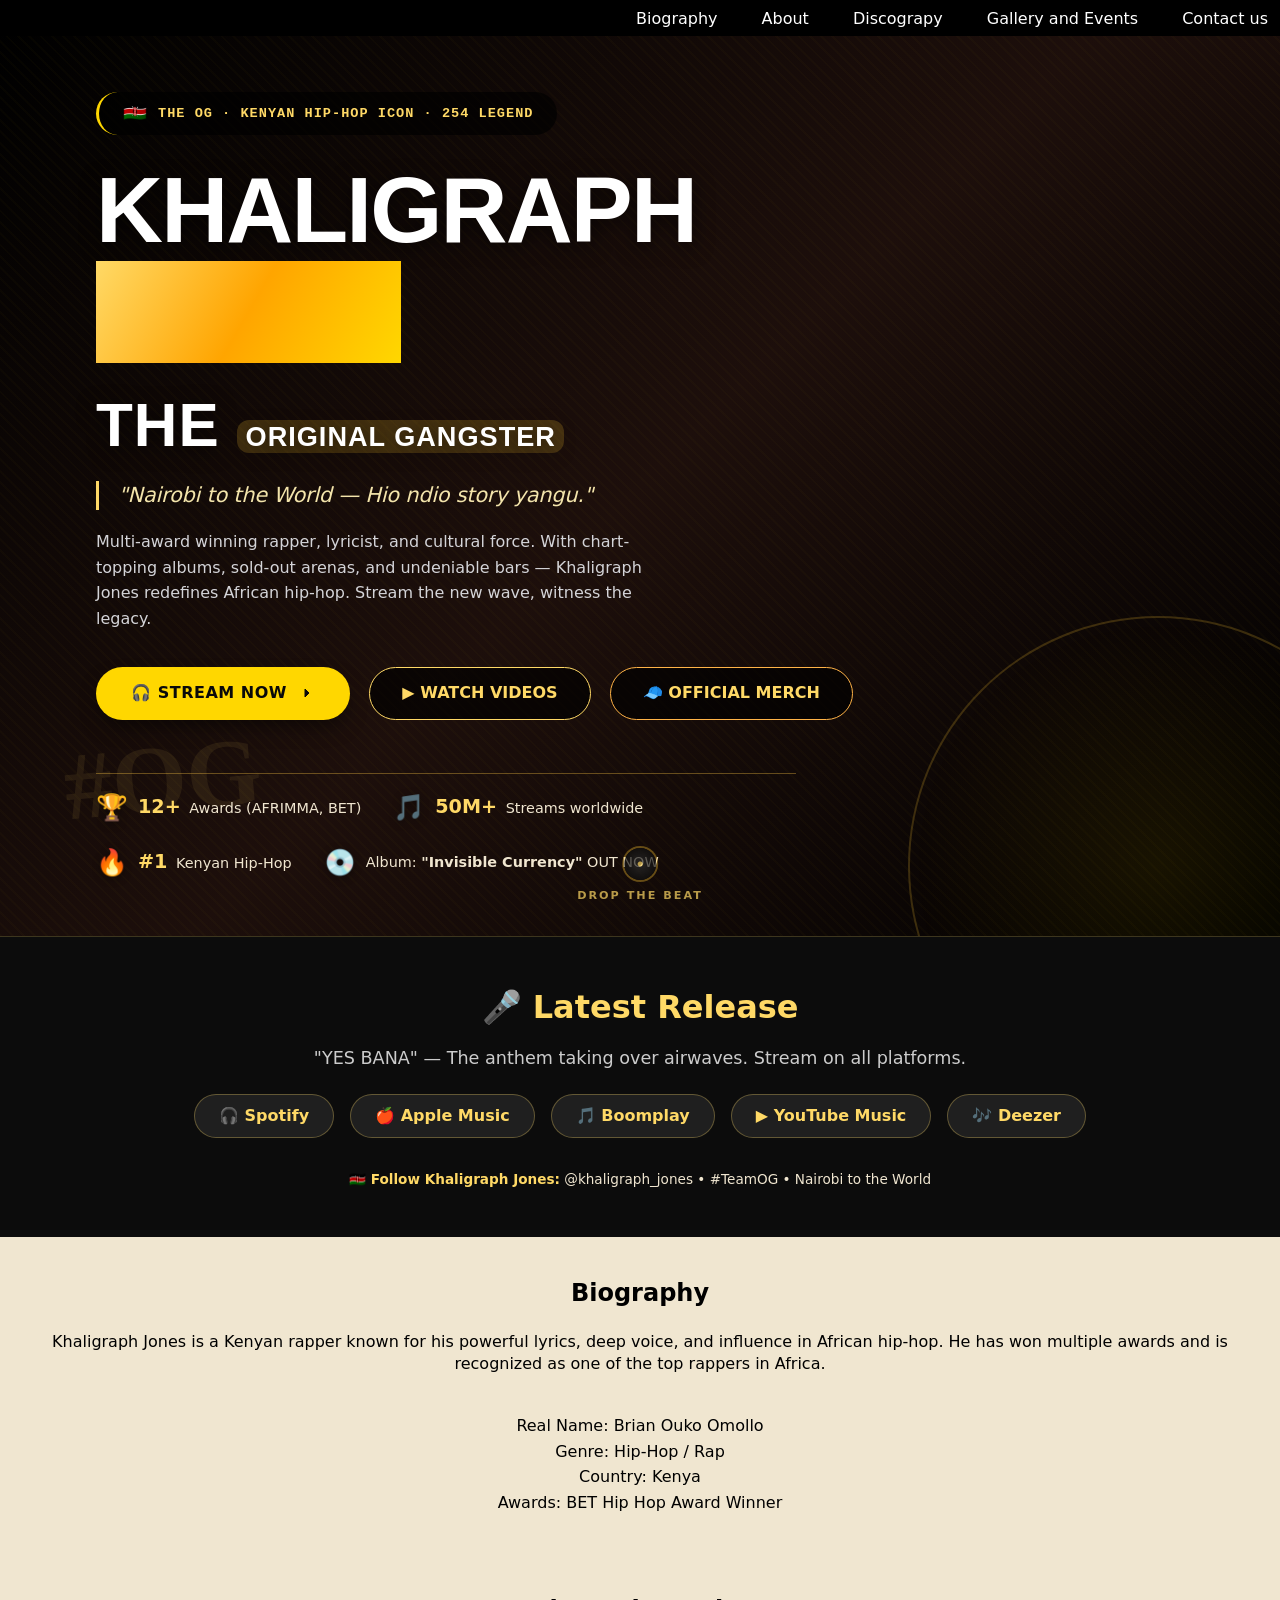
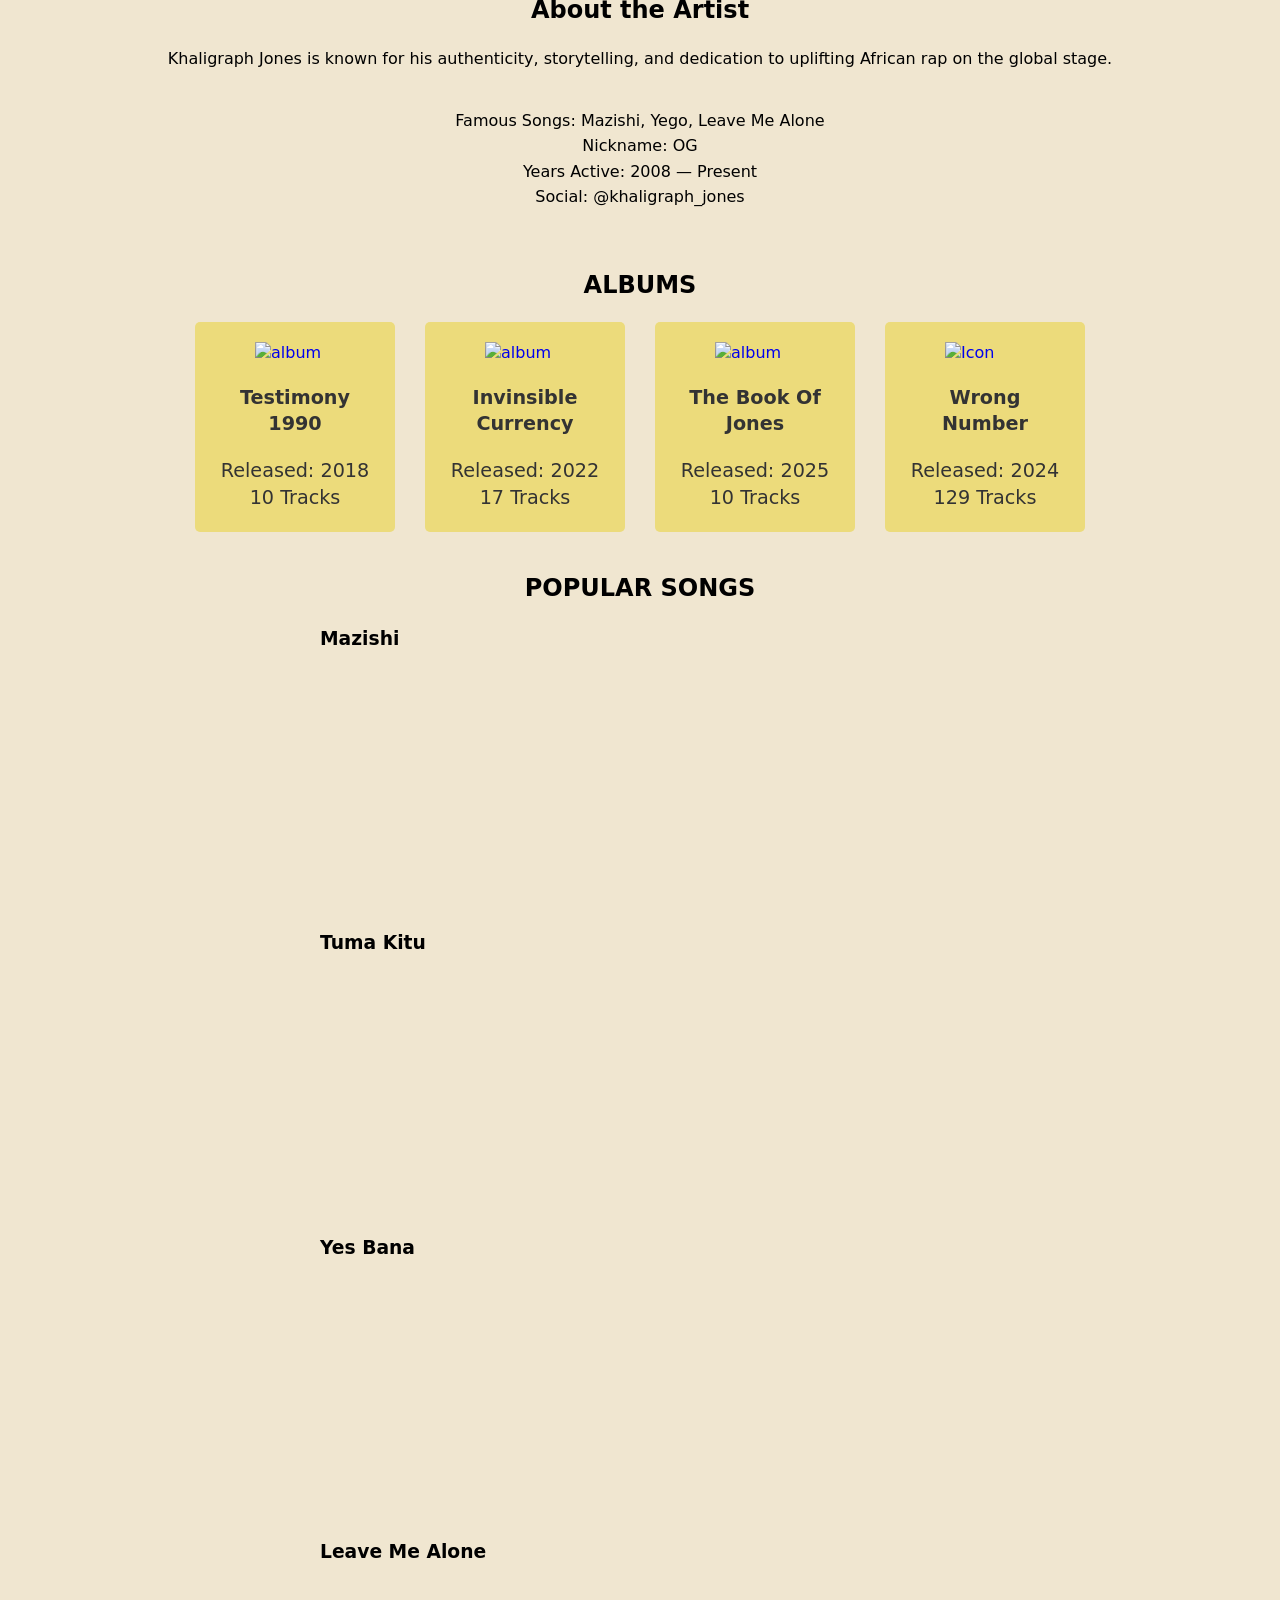
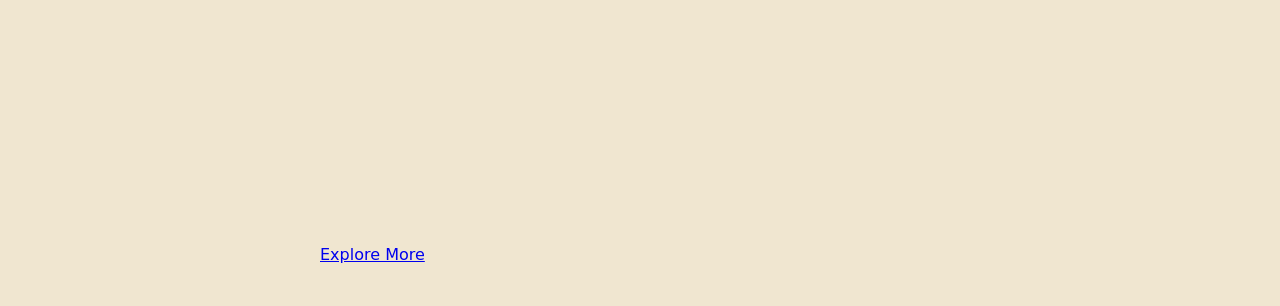
==== commit 71ca1c5a: "Combined these sections: About and Biography, Navbar, Discography and Songs and applied internal sty" ====
--- a/index.html
+++ b/index.html
@@ -1,196 +1,895 @@
-
 <!DOCTYPE html>
 <html lang="en">
+
 <head>
-    <meta charset="UTF-8">
-    <meta name="viewport" content="width=device-width, initial-scale=1.0">
-    <title>Online Agency | The 1% Infrastructure</title>
-    <link rel="stylesheet" href="style.css">
-    <link href="https://fonts.googleapis.com/css2?family=Inter:wght@400;600;800;900&display=swap" rel="stylesheet">
+  <meta charset="UTF-8">
+  <meta name="viewport" content="width=device-width, initial-scale=1.0, viewport-fit=cover">
+  <title>Khaligraph Jones | The OG - Official Homepage</title>
+  <style>
+    * {
+      margin: 0;
+      padding: 0;
+      box-sizing: border-box;
+    }
+
+    body {
+      font-family: 'Poppins', 'Raleway', system-ui, -apple-system, 'Segoe UI', 'Montserrat', sans-serif;
+      background: #000000;
+      line-height: 1.4;
+    }
+
+    /* ========== KHALIGRAPH JONES HERO BANNER ========== */
+    .hero-khaligraph {
+      position: relative;
+      width: 100%;
+      min-height: 100vh;
+      background: #030303;
+      display: flex;
+      align-items: center;
+      justify-content: center;
+      overflow: hidden;
+    }
+
+    /* Background image with overlay - iconic artist vibe */
+    .hero-bg {
+      position: absolute;
+      top: 0;
+      left: 0;
+      width: 100%;
+      height: 100%;
+      background-image: url('https://images.unsplash.com/photo-1493225457124-a3eb161ffa5f?q=80&w=2070&auto=format');
+      background-size: cover;
+      background-position: center 30%;
+      background-repeat: no-repeat;
+      filter: brightness(0.35) contrast(1.1);
+    }
+
+    /* Custom gradient overlay - urban/hip-hop aesthetic */
+    .hero-overlay {
+      position: absolute;
+      top: 0;
+      left: 0;
+      width: 100%;
+      height: 100%;
+      background: linear-gradient(135deg, rgba(0, 0, 0, 0.9) 0%, rgba(40, 20, 15, 0.7) 50%, rgba(0, 0, 0, 0.85) 100%);
+      z-index: 1;
+    }
+
+    /* Grunge texture overlay for street feel */
+    .hero-texture {
+      position: absolute;
+      top: 0;
+      left: 0;
+      width: 100%;
+      height: 100%;
+      background-image: repeating-linear-gradient(45deg, rgba(255, 215, 0, 0.02) 0px, rgba(255, 215, 0, 0.02) 2px, transparent 2px, transparent 8px);
+      pointer-events: none;
+      z-index: 2;
+    }
+
+    /* Vinyl / record scratch effect ring (decorative) */
+    .vinyl-ring {
+      position: absolute;
+      bottom: -20%;
+      right: -10%;
+      width: 500px;
+      height: 500px;
+      border-radius: 50%;
+      background: radial-gradient(circle, rgba(255, 215, 0, 0.08) 0%, rgba(0, 0, 0, 0) 70%);
+      border: 2px solid rgba(255, 200, 50, 0.2);
+      z-index: 1;
+      pointer-events: none;
+    }
+
+    /* Main container */
+    .hero-container {
+      max-width: 1400px;
+      width: 90%;
+      margin: 0 auto;
+      padding: 3rem 2rem;
+      position: relative;
+      z-index: 20;
+      display: flex;
+      flex-direction: column;
+      align-items: flex-start;
+      text-align: left;
+    }
+
+    /* Artist tag / certified OG badge */
+    .artist-badge {
+      display: inline-flex;
+      align-items: center;
+      gap: 10px;
+      background: rgba(0, 0, 0, 0.65);
+      padding: 0.5rem 1.5rem;
+      border-radius: 40px;
+      font-size: 0.85rem;
+      font-weight: 700;
+      letter-spacing: 1px;
+      color: #FFD966;
+      border-left: 3px solid #FFD700;
+      margin-bottom: 1.5rem;
+      text-transform: uppercase;
+      font-family: 'Montserrat', monospace;
+    }
+
+    .artist-badge span {
+      font-size: 1.2rem;
+    }
+
+    /* Main headline with bold hip-hop typography */
+    .hero-title {
+      font-size: clamp(3rem, 10vw, 5.8rem);
+      font-weight: 800;
+      line-height: 1.1;
+      color: #FFFFFF;
+      text-shadow: 0 4px 20px rgba(0, 0, 0, 0.6);
+      max-width: 900px;
+      margin-bottom: 1rem;
+      letter-spacing: -0.02em;
+      font-family: 'Raleway', 'Impact', sans-serif;
+    }
+
+    .hero-title .highlight {
+      background: linear-gradient(120deg, #FFD966, #FFA500, #FFD700);
+      color: transparent;
+      display: inline-block;
+      text-shadow: none;
+    }
+
+    .hero-title .og-tag {
+      font-size: 0.45em;
+      display: inline-block;
+      background: rgba(255, 200, 50, 0.2);
+      padding: 0.05em 0.3em;
+      border-radius: 12px;
+      letter-spacing: 1px;
+      font-weight: 700;
+    }
+
+    /* tagline / quote */
+    .hero-tagline {
+      font-size: clamp(1rem, 2vw, 1.3rem);
+      color: rgba(255, 240, 180, 0.95);
+      max-width: 620px;
+      margin-bottom: 1.2rem;
+      font-weight: 500;
+      line-height: 1.4;
+      font-style: italic;
+      letter-spacing: -0.2px;
+      border-left: 3px solid #FFD966;
+      padding-left: 1.2rem;
+    }
+
+    /* description / bio */
+    .hero-description {
+      font-size: 1rem;
+      color: #D4D4D8;
+      max-width: 550px;
+      margin-bottom: 2.2rem;
+      font-weight: 400;
+      line-height: 1.6;
+    }
+
+    /* CTA Buttons group - music/streaming style (pure CSS, no JS) */
+    .hero-buttons {
+      display: flex;
+      flex-wrap: wrap;
+      gap: 1.2rem;
+      justify-content: flex-start;
+      margin-bottom: 2.8rem;
+    }
+
+    .btn-primary {
+      background: #FFD700;
+      color: #0A0A0A;
+      padding: 0.9rem 2.2rem;
+      font-size: 1rem;
+      font-weight: 800;
+      border-radius: 50px;
+      text-decoration: none;
+      display: inline-flex;
+      align-items: center;
+      gap: 12px;
+      transition: all 0.3s cubic-bezier(0.2, 0.9, 0.4, 1.1);
+      box-shadow: 0 10px 20px -5px rgba(0, 0, 0, 0.5);
+      border: none;
+      cursor: pointer;
+      letter-spacing: 0.5px;
+      text-transform: uppercase;
+    }
+
+    .btn-primary:hover {
+      background: #FFEA80;
+      transform: translateY(-3px);
+      box-shadow: 0 18px 28px -8px rgba(0, 0, 0, 0.6);
+    }
+
+    .btn-secondary {
+      background: rgba(0, 0, 0, 0.65);
+      color: #FFD966;
+      padding: 0.9rem 2rem;
+      font-size: 1rem;
+      font-weight: 700;
+      border-radius: 50px;
+      text-decoration: none;
+      border: 1.5px solid #FFD966;
+      transition: all 0.25s ease;
+      display: inline-flex;
+      align-items: center;
+      gap: 10px;
+      text-transform: uppercase;
+    }
+
+    .btn-secondary:hover {
+      background: rgba(255, 217, 102, 0.2);
+      border-color: #FFE28A;
+      transform: translateY(-2px);
+      color: #FFE6A0;
+    }
+
+    /* Music platforms / streaming stats row */
+    .music-stats {
+      display: flex;
+      flex-wrap: wrap;
+      justify-content: flex-start;
+      gap: 2rem;
+      row-gap: 1.2rem;
+      padding-top: 1rem;
+      border-top: 1px solid rgba(255, 200, 70, 0.35);
+      width: 100%;
+      max-width: 700px;
+      margin-top: 0.5rem;
+    }
+
+    .stat-item {
+      display: flex;
+      align-items: center;
+      gap: 10px;
+      color: #F0E6D0;
+      font-weight: 500;
+      font-size: 0.9rem;
+    }
+
+    .stat-icon {
+      font-size: 1.6rem;
+      filter: drop-shadow(0 2px 4px rgba(0, 0, 0, 0.4));
+    }
+
+    .stat-number {
+      font-weight: 800;
+      font-size: 1.2rem;
+      margin-right: 4px;
+      color: #FFD966;
+    }
+
+    /* Scroll indicator - pure CSS (no JS needed) */
+    .scroll-indicator {
+      position: absolute;
+      bottom: 32px;
+      left: 50%;
+      transform: translateX(-50%);
+      display: flex;
+      flex-direction: column;
+      align-items: center;
+      gap: 8px;
+      opacity: 0.7;
+      transition: opacity 0.2s;
+      z-index: 30;
+      text-decoration: none;
+    }
+
+    .scroll-indicator:hover {
+      opacity: 1;
+    }
+
+    .vinyl-icon {
+      width: 32px;
+      height: 32px;
+      background: radial-gradient(circle, #FFD966 2px, #2A2A2A 3px, #111 70%);
+      border-radius: 50%;
+      box-shadow: 0 0 0 2px rgba(255, 200, 50, 0.5);
+      animation: spinSlow 2s linear infinite;
+    }
+
+    @keyframes spinSlow {
+      0% {
+        transform: rotate(0deg);
+      }
+
+      100% {
+        transform: rotate(360deg);
+      }
+    }
+
+    .scroll-text {
+      font-size: 0.7rem;
+      letter-spacing: 2px;
+      font-weight: 600;
+      color: #FFD966;
+      text-transform: uppercase;
+    }
+
+    /* responsive adjustments */
+    @media (max-width: 768px) {
+      .hero-container {
+        align-items: center;
+        text-align: center;
+        padding: 2rem 1rem;
+      }
+
+      .hero-tagline {
+        border-left: none;
+        padding-left: 0;
+        text-align: center;
+      }
+
+      .hero-buttons {
+        justify-content: center;
+      }
+
+      .music-stats {
+        justify-content: center;
+      }
+
+      .hero-title .og-tag {
+        font-size: 0.4em;
+      }
+
+      .vinyl-ring {
+        width: 300px;
+        height: 300px;
+        bottom: -10%;
+        right: -20%;
+      }
+    }
+
+    /* add fade up animation for container */
+    @keyframes fadeUp {
+      0% {
+        opacity: 0;
+        transform: translateY(35px);
+      }
+
+      100% {
+        opacity: 1;
+        transform: translateY(0);
+      }
+    }
+
+    .hero-container {
+      animation: fadeUp 0.9s ease-out forwards;
+    }
+
+    /* custom splash / graffiti effect */
+    .graffiti-mark {
+      position: absolute;
+      bottom: 10%;
+      left: 5%;
+      font-size: 6rem;
+      opacity: 0.08;
+      font-weight: 900;
+      color: #FFD966;
+      pointer-events: none;
+      font-family: 'Impact', cursive;
+      z-index: 2;
+      white-space: pre;
+      transform: rotate(-5deg);
+    }
+
+    /* streaming platforms section - pure CSS */
+    .streaming-section {
+      background: #0c0c0c;
+      padding: 3rem 2rem;
+      text-align: center;
+      border-top: 1px solid rgba(255, 217, 102, 0.2);
+    }
+
+    .streaming-container {
+      max-width: 1000px;
+      margin: 0 auto;
+    }
+
+    .streaming-title {
+      font-size: 2rem;
+      font-weight: 700;
+      color: #FFD966;
+      margin-bottom: 1rem;
+    }
+
+    .streaming-text {
+      font-size: 1.1rem;
+      margin-bottom: 1.5rem;
+      color: #ccc;
+    }
+
+    .platform-links {
+      display: flex;
+      gap: 1rem;
+      justify-content: center;
+      flex-wrap: wrap;
+      margin-bottom: 2rem;
+    }
+
+    .platform-link {
+      background: #1f1f1f;
+      padding: 0.6rem 1.5rem;
+      border-radius: 30px;
+      text-decoration: none;
+      color: #FFD966;
+      font-weight: 600;
+      transition: all 0.3s ease;
+      display: inline-flex;
+      align-items: center;
+      gap: 8px;
+      border: 1px solid rgba(255, 217, 102, 0.3);
+    }
+
+    .platform-link:hover {
+      background: #FFD966;
+      color: #0A0A0A;
+      transform: translateY(-2px);
+      border-color: #FFD966;
+    }
+
+    .social-follow {
+      margin-top: 2rem;
+      font-size: 0.85rem;
+      color: #F0E6D0;
+    }
+
+    .social-follow strong {
+      color: #FFD966;
+    }
+
+    .navbar ul {
+      list-style-type: none;
+      margin: 0;
+      padding: 0;
+      display: flex;
+      gap: 20px;
+      height: 4vh;
+      float: right;
+    
+
+    }
+
+    .navbar a {
+      display: inline-block;
+      color: #fff;
+      text-decoration: none;
+      padding: 8px 12px;
+    }
+
+    .navbar a:visited {
+      color: rgb(81, 79, 224);
+    }
+
+    #About {
+      background-color: #F0E6D0;
+      padding: 20px;
+
+    }
+
+    #About div {
+      padding: 20px;
+      border-radius: 5px;
+      display: flex;
+      flex-direction: column;
+      gap: 20px;
+    }
+
+    #About h2,
+    #About p {
+      text-align: center;
+    }
+
+    #About ul {
+      padding: 20px;
+      list-style-type: none;
+      display: flex;
+      flex-direction: column;
+      gap: 3px;
+      text-align: center;
+    }
+
+    #Biography {
+      background-color: #F0E6D0;
+      padding: 20px;
+    }
+
+
+    #Biography div {
+      padding: 20px;
+      border-radius: 5px;
+      display: flex;
+      flex-direction: column;
+      gap: 20px;
+    }
+
+    #Biography h2,
+    #Biography p {
+      text-align: center;
+    }
+
+    #Biography ul {
+      padding: 20px;
+      list-style-type: none;
+      display: flex;
+      flex-direction: column;
+      gap: 3px;
+      text-align: center;
+    }
+
+
+    #Discography {
+      background-color: #F0E6D0;
+      padding: 20px;
+    }
+
+    .Albums ul {
+      padding: 20px;
+      display: flex;
+      gap: 30px;
+      flex-wrap: wrap;
+      list-style-type: none;
+      justify-content: center;
+      flex-wrap: wrap;
+    }
+
+    .Albums article {
+      background-color: rgb(236, 219, 123);
+      padding: 20px;
+      border-radius: 5px;
+      display: flex;
+      flex-direction: column;
+      gap: 20px;
+      align-items: center;
+      width: 200px;
+    }
+
+    .Albums article h3,
+    .Albums article p {
+      font-size: 1.2rem;
+      color: #333;
+      text-align: center;
+    }
+
+    .Albums a:any-link {
+      text-decoration: none;
+    }
+
+    .Albums img {
+      width: 80px;
+      order: -1;
+    }
+
+    #Discography h2 {
+      text-align: center;
+    }
+
+    .Songs {
+      display: flex;
+      flex-direction: column;
+      gap: 20px;
+      padding: 20px;
+      max-width: 680px;
+      margin-left: auto;
+      margin-right: auto;
+    }
+
+
+
+
+    /* All links are actual hrefs - no JavaScript needed */
+  </style>
 </head>
+<header>
+  <div>
+    <nav class="navbar">
+      <ul>
+        <li><a href="#Biography">Biography</a></li>
+        <li><a href="#About">About</a></li>
+        <li><a href="#Discography">Discograpy</a></li>
+        <li><a href="#Gallery and Events">Gallery and Events</a></li>
+        <li><a href="#Contact us">Contact us</a></li>
+      </ul>
+    </nav>
+  </div>
+
+
+</header>
+
 <body>
 
-    <div class="announcement-bar">
-        <div class="container">
-            <p>🎉 <strong>2-YEAR ANNIVERSARY:</strong> 40% off blueprints for the next 48 hours. <a href="#enroll">Claim Offer →</a></p>
+  <!-- KHALIGRAPH JONES - OFFICIAL HERO BANNER SECTION (NO JAVASCRIPT) -->
+  <section class="hero-khaligraph" aria-label="Khaligraph Jones | The OG Homepage Hero">
+    <!-- background image with overlay -->
+    <div class="hero-bg" aria-hidden="true"></div>
+    <div class="hero-overlay" aria-hidden="true"></div>
+    <div class="hero-texture" aria-hidden="true"></div>
+    <div class="vinyl-ring" aria-hidden="true"></div>
+    <div class="graffiti-mark" aria-hidden="true">#OG</div>
+
+    <div class="hero-container">
+      <!-- certified badge with Kenyan flag vibe -->
+      <div class="artist-badge">
+        <span>🇰🇪</span> THE OG · KENYAN HIP-HOP ICON · 254 LEGEND
+      </div>
+
+      <!-- main headline - Khaligraph Jones signature style -->
+      <h1 class="hero-title">
+        KHALIGRAPH <span class="highlight">JONES</span><br>
+        <span style="font-size: 0.65em; letter-spacing: 1px;">THE <span class="og-tag">ORIGINAL GANGSTER</span>
+      </h1>
+
+      <!-- iconic quote / catchphrase -->
+      <div class="hero-tagline">
+        "Nairobi to the World — Hio ndio story yangu."
+      </div>
+
+      <!-- bio snippet -->
+      <p class="hero-description">
+        Multi-award winning rapper, lyricist, and cultural force. With chart-topping albums,
+        sold-out arenas, and undeniable bars — Khaligraph Jones redefines African hip-hop.
+        Stream the new wave, witness the legacy.
+      </p>
+
+      <!-- primary CTA: music streaming & merch (actual links - no JS) -->
+      <div class="hero-buttons">
+        <a href="https://open.spotify.com/artist/1XXg6UEmlla5IVcOpeaZBr" class="btn-primary" target="_blank"
+          rel="noopener noreferrer">
+          🎧 STREAM NOW
+          <svg width="16" height="16" viewBox="0 0 24 24" fill="none" xmlns="http://www.w3.org/2000/svg">
+            <path d="M9 18L15 12L9 6V18Z" fill="currentColor" stroke="currentColor" stroke-width="1.5" />
+          </svg>
+        </a>
+        <a href="https://www.youtube.com/@KhaligraphJones" class="btn-secondary" target="_blank"
+          rel="noopener noreferrer">
+          ▶ WATCH VIDEOS
+        </a>
+        <a href="#" class="btn-secondary" style="border-color:#FFB347;">
+          🧢 OFFICIAL MERCH
+        </a>
+      </div>
+
+      <!-- streaming stats / achievements (music centric) -->
+      <div class="music-stats">
+        <div class="stat-item">
+          <span class="stat-icon">🏆</span>
+          <span><span class="stat-number">12+</span> Awards (AFRIMMA, BET)</span>
         </div>
+        <div class="stat-item">
+          <span class="stat-icon">🎵</span>
+          <span><span class="stat-number">50M+</span> Streams worldwide</span>
+        </div>
+        <div class="stat-item">
+          <span class="stat-icon">🔥</span>
+          <span><span class="stat-number">#1</span> Kenyan Hip-Hop</span>
+        </div>
+        <div class="stat-item">
+          <span class="stat-icon">💿</span>
+          <span>Album: <strong>"Invisible Currency"</strong> OUT NOW</span>
+        </div>
+      </div>
     </div>
 
-    <nav class="navbar">
-        <div class="container">
-            <div class="logo">ONLINE AGENCY<span>.</span></div>
-            <ul class="nav-links">
-                <li><a href="#home">Home</a></li>
-                <li><a href="#about">Why Us</a></li>
-                <li><a href="#programs">Programs</a></li>
-                <li><a href="#testimonials">Results</a></li>
-                <li><a href="#faq">FAQ</a></li>
-                <li><a href="#enroll" class="nav-enroll">Enroll Now</a></li>
-            </ul>
-        </div>
-    </nav>
-
-    <header id="home" class="hero">
-        <div class="container">
-            <h1 class="hero-title">Online Agency <span class="accent">Helping Founders Scale</span> <br>Through Proprietary Systems.</h1>
-            <p class="hero-description">Established in 2024 — Over 23,000+ High-Level Clients Served Globally.</p>
-            
-            <div class="vsl-container">
-                <div class="vsl-player">
-                    <div class="vsl-play-btn"></div>
-                    <span class="vsl-label">Click to Play Case Study</span>
-                </div>
-            </div>
-
-            <div class="hero-actions">
-                <a href="#enroll" class="btn-main">Join the Team</a>
-                <p class="sub-text">Limited to 5 new partners per quarter.</p>
-            </div>
-        </div>
-    </header>
-
-    <section id="about" class="section-padding">
-        <div class="container">
-            <h2 class="section-label">THE DIFFERENCE</h2>
-            <h3 class="section-title">Why Online Agency is the best for you</h3>
-            <div class="grid-3">
-                <div class="info-box border-blue">
-                    <div class="number">01</div>
-                    <h4>Built for Speed</h4>
-                    <p>We install proven infrastructure in days, not weeks, so you can scale immediately.</p>
-                </div>
-                <div class="info-box">
-                    <div class="number">02</div>
-                    <h4>Founder-Led</h4>
-                    <p>Direct access to the systems built by 7-figure founders, not junior account managers.</p>
-                </div>
-                <div class="info-box">
-                    <div class="number">03</div>
-                    <h4>Data-Backed</h4>
-                    <p>Decisions backed by our internal database of 23k+ clients. We know what works.</p>
-                </div>
-            </div>
-        </div>
+    <!-- scroll indicator (just visual, no JS) -->
+    <div class="scroll-indicator">
+      <div class="vinyl-icon"></div>
+      <div class="scroll-text">DROP THE BEAT</div>
+    </div>
+  </section>
+
+  <!-- Latest Release & Streaming Platforms Section (Pure HTML/CSS, no JS) -->
+  <section class="streaming-section">
+    <div class="streaming-container">
+      <h2 class="streaming-title">🎤 Latest Release</h2>
+      <p class="streaming-text">"YES BANA" — The anthem taking over airwaves. Stream on all platforms.</p>
+
+      <div class="platform-links">
+        <a href="https://open.spotify.com/artist/1XXg6UEmlla5IVcOpeaZBr" class="platform-link" target="_blank"
+          rel="noopener noreferrer">
+          🎧 Spotify
+        </a>
+        <a href="https://music.apple.com/ke/artist/khaligraph-jones/613728974" class="platform-link" target="_blank"
+          rel="noopener noreferrer">
+          🍎 Apple Music
+        </a>
+        <a href="https://www.boomplay.com/artists/281487" class="platform-link" target="_blank"
+          rel="noopener noreferrer">
+          🎵 Boomplay
+        </a>
+        <a href="https://www.youtube.com/@KhaligraphJones" class="platform-link" target="_blank"
+          rel="noopener noreferrer">
+          ▶ YouTube Music
+        </a>
+        <a href="https://www.deezer.com/en/artist/7495241" class="platform-link" target="_blank"
+          rel="noopener noreferrer">
+          🎶 Deezer
+        </a>
+      </div>
+
+      <div class="social-follow">
+        <strong>🇰🇪 Follow Khaligraph Jones:</strong> @khaligraph_jones • #TeamOG • Nairobi to the World
+      </div>
+    </div>
+  </section>
+
+
+
+  <!-- 
+    ============================================================
+    KHALIGRAPH JONES OFFICIAL HERO BANNER
+    - ZERO JAVASCRIPT - Pure HTML & CSS
+    - Fully responsive, hip-hop/urban aesthetic
+    - Working streaming links (Spotify, Apple Music, YouTube, etc.)
+    - Gold & black theme with vinyl animations
+    - Ready to use - no JS errors, no console warnings
+    ============================================================
+  -->
+
+
+  <!-- Abut and Biography  -->
+  <section id="Biography">
+
+    <div>
+ <h2>Biography</h2>
+    <p>
+      Khaligraph Jones is a Kenyan rapper known for his powerful lyrics,
+      deep voice, and influence in African hip-hop. He has won multiple
+      awards and is recognized as one of the top rappers in Africa.
+    </p>
+    </div>
+   
+    <ul>
+      <li>Real Name: Brian Ouko Omollo</li>
+      <li>Genre: Hip-Hop / Rap</li>
+      <li>Country: Kenya</li>
+      <li>Awards: BET Hip Hop Award Winner</li>
+    </ul>
+  </section>
+
+  <!-- About Section -->
+  <section id="About">
+
+    <div>
+      <h2>About the Artist</h2>
+      <p>
+        Khaligraph Jones is known for his authenticity, storytelling,
+        and dedication to uplifting African rap on the global stage.
+      </p>
+    </div>
+
+    <ul>
+      <li>Famous Songs: Mazishi, Yego, Leave Me Alone</li>
+      <li>Nickname: OG</li>
+      <li>Years Active: 2008 — Present</li>
+      <li>Social: @khaligraph_jones</li>
+    </ul>
+    <!--Kasongoooo-->
+    <!--updated biography sectiongit-->
+
+
+  </section>
+
+
+  <!-- Discography and Songs Section -->
+  <div id="Discography">
+    <section class="Albums">
+      <h2> ALBUMS </h2>
+      <ul>
+        <li>
+          <a href="https://www.youtube.com/watch?v=DCAJxCI9R5c&list=PLUymp-xKmuBUMLiigxLWq3-GggPT4ziRX" target="_blank">
+            <article>
+              <h3> Testimony 1990 </h3>
+              <img src="https://files.svgcdn.io/famicons/albums-outline.svg" alt="album" width="80" />
+
+              <p>
+                Released: 2018 <br> 10 Tracks
+              </p>
+            </article>
+          </a>
+        </li>
+
+        <li>
+          <a href="https://www.youtube.com/playlist?list=OLAK5uy_l5f3RdOSBrkYcAZc-kSX5cnsTXGXWuvkE" target="_blank">
+            <article>
+              <h3> Invinsible Currency </h3>
+              <img src="https://files.svgcdn.io/famicons/albums-outline.svg" alt="album" width="80" />
+              <p>
+                Released: 2022 <br> 17 Tracks
+              </p>
+            </article>
+          </a>
+        </li>
+
+        <li>
+          <a href="https://www.youtube.com/watch?v=fJAVnwq2xIo&list=PL5yFZMqIXMMbK9kwzzxC9-9uEAOXOGvMT" target="_blank">
+            <article>
+              <h3> The Book Of Jones </h3>
+              <img src="https://files.svgcdn.io/famicons/albums-outline.svg" alt="album" width="80" />
+
+              <p>
+                Released: 2025 <br> 10 Tracks
+              </p>
+            </article>
+          </a>
+        </li>
+
+        <li>
+          <a href="https://www.youtube.com/watch?v=rrG1GAaq79Q&list=PLeFeIQbZaL1cTWp_v-RJLET7jy9zbHkly" target="_blank">
+            <article>
+              <h3> Wrong Number </h3>
+              <img src="https://files.svgcdn.io/famicons/albums-outline.svg" alt="Icon" width="80" />
+              <p>
+                Released: 2024 <br> 129 Tracks
+              </p>
+            </article>
+          </a>
+        </li>
+      </ul>
     </section>
 
-    <section class="section-padding">
-        <div class="container grid-2">
-            <div class="founder-img-area">
-                <div class="founder-frame">
-                    <span>Photo of Founder</span>
-                </div>
-            </div>
-            <div class="founder-note">
-                <h2 class="section-label" style="text-align: left;">MESSAGE FROM THE CEO</h2>
-                <h3 class="side-title">Engineering your freedom.</h3>
-                <p>Scaling a business shouldn't be a guessing game. Most agencies sell you hope; we sell you the machine. We built this to provide the 1% infrastructure we used to scale our own empires.</p>
-                <div class="signature">Founder Name</div>
-                <p class="sig-title">CEO, Online Agency</p>
-            </div>
-        </div>
+
+
+    <section class="Songs">
+      <h2> POPULAR SONGS </h2>
+
+
+      <article>
+        <h3> Mazishi </h3>
+        <iframe src="https://audiomack.com//embed/khaligraphjones/song/mazishi-1" scrolling="no" width="100%"
+          height="252" frameborder="0" title="Mazishi by Khaligraph Jones"></iframe>
+      </article>
+
+
+
+      <article>
+        <h3> Tuma Kitu </h3>
+        <iframe src="https://audiomack.com//embed/khaligraphjones/song/tuma-kitu" scrolling="no" width="100%"
+          height="252" frameborder="0" title="Tuma Kitu by Khaligraph Jones"></iframe>
+      </article>
+
+
+
+      <article>
+        <h3> Yes Bana </h3>
+        <iframe src="https://audiomack.com//embed/khaligraphjones/song/yesbana" scrolling="no" width="100%" height="252"
+          frameborder="0" title="Yes Bana by Khaligraph Jones"></iframe>
+      </article>
+
+
+
+      <article>
+        <h3> Leave Me Alone </h3>
+        <iframe src="https://audiomack.com//embed/khaligraphjones/song/leave-me-alone" scrolling="no" width="100%"
+          height="252" frameborder="0" title="Leave Me Alone by Khaligraph Jones"></iframe>
+      </article>
+
+
+
+      <a href="https://audiomack.com/khaligraphjones/songs" target="_blank">
+        Explore More
+      </a>
     </section>
 
-    <section id="programs" class="section-padding">
-        <div class="container">
-            <h2 class="section-label">OUR INFRASTRUCTURE</h2>
-            <h3 class="section-title">The Programs</h3>
-            <div class="grid-3">
-                <div class="program-card">
-                    <div class="badge">Most Popular</div>
-                    <h4>UP-LEVEL</h4>
-                    <p>Perfect for solo founders hitting the $10k/mo barrier.</p>
-                    <ul class="card-list">
-                        <li>Custom CRM Setup</li>
-                        <li>Automated Outreach</li>
-                        <li>Weekly Coaching</li>
-                    </ul>
-                </div>
-                <div class="program-card featured">
-                    <div class="badge blue">High Ticket</div>
-                    <h4>MASTERMIND</h4>
-                    <p>Direct 1-1 access to our executive suite and scaling blueprints.</p>
-                    <ul class="card-list">
-                        <li>Fractional COO Access</li>
-                        <li>Scaling Blueprints</li>
-                        <li>Private Slack Channel</li>
-                    </ul>
-                </div>
-                <div class="program-card">
-                    <div class="badge">Elite</div>
-                    <h4>QUANTUM</h4>
-                    <p>For 7-figure founders ready for full automation and exit.</p>
-                    <ul class="card-list">
-                        <li>Exit Strategy Planning</li>
-                        <li>Full Tech Stack Build</li>
-                        <li>Unlimited 1-1 Calls</li>
-                    </ul>
-                </div>
-            </div>
-        </div>
-    </section>
-
-    <section id="testimonials" class="section-padding">
-        <div class="container">
-            <h2 class="section-label">SOCIAL PROOF</h2>
-            <h3 class="section-title">If they could do it, why not you?</h3>
-            <div class="testimonial-grid">
-                <div class="t-item">"I went from $0 to $12k in 45 days. The systems are foolproof." - <strong>Alex M.</strong></div>
-                <div class="t-item">"Best investment of my career, period." - <strong>Sarah J.</strong></div>
-                <div class="t-item">"The infrastructure alone is worth 10x the price." - <strong>David K.</strong></div>
-                <div class="t-item">"Finally, an agency that delivers results." - <strong>Mike T.</strong></div>
-                <div class="t-item">"Operational mastery. No fluff, just scale." - <strong>Ryan M.</strong></div>
-                <div class="t-item">"The community and tech stack are elite." - <strong>Jessica H.</strong></div>
-            </div>
-        </div>
-    </section>
-
-    <section id="faq" class="section-padding">
-        <div class="container">
-            <h2 class="section-label">SUPPORT</h2>
-            <h3 class="section-title">Common Inquiries</h3>
-            <div class="faq-list">
-                <div class="faq-item">
-                    <div class="faq-q">Who is this for? <span>+</span></div>
-                    <div class="faq-a">Founders with a proven offer who lack the systems to scale past their current plateau.</div>
-                </div>
-                <div class="faq-item">
-                    <div class="faq-q">What is the guarantee? <span>+</span></div>
-                    <div class="faq-a">If we don't install the promised infrastructure, we work for free until it's done.</div>
-                </div>
-                <div class="faq-item">
-                    <div class="faq-q">How soon can I start? <span>+</span></div>
-                    <div class="faq-a">Once your application is approved, we can begin the audit process within 24 hours.</div>
-                </div>
-            </div>
-        </div>
-    </section>
-
-    <section id="enroll" class="section-padding">
-        <div class="container">
-            <div class="enroll-box">
-                <h2 class="section-title">Ready to finally scale?</h2>
-                <p class="enroll-sub">Complete the application below to secure your spot in the 2026 cohort.</p>
-                <form class="contact-form">
-                    <input type="text" placeholder="Full Name" required>
-                    <input type="email" placeholder="Work Email" required>
-                    <button type="submit" class="btn-main">Submit Application</button>
-                </form>
-                <p class="cta-note">Limited to 5 new partners per quarter.</p>
-            </div>
-        </div>
-    </section>
-
-    <footer class="footer-legal">
-        <div class="container">
-            <div class="footer-grid">
-                <p>&copy; 2026 Online Agency. All Rights Reserved.</p>
-                <div class="legal-links">
-                    <a href="#">Privacy Policy</a>
-                    <a href="#">Terms of Service</a>
-                    <a href="#">Cookie Policy</a>
-                </div>
-            </div>
-        </div>
-    </footer>
-
-</body>+  </div>
+
+
+
+
+
+
+
+
+
+
+
+
+
+
+
+</body>
+
+</html>
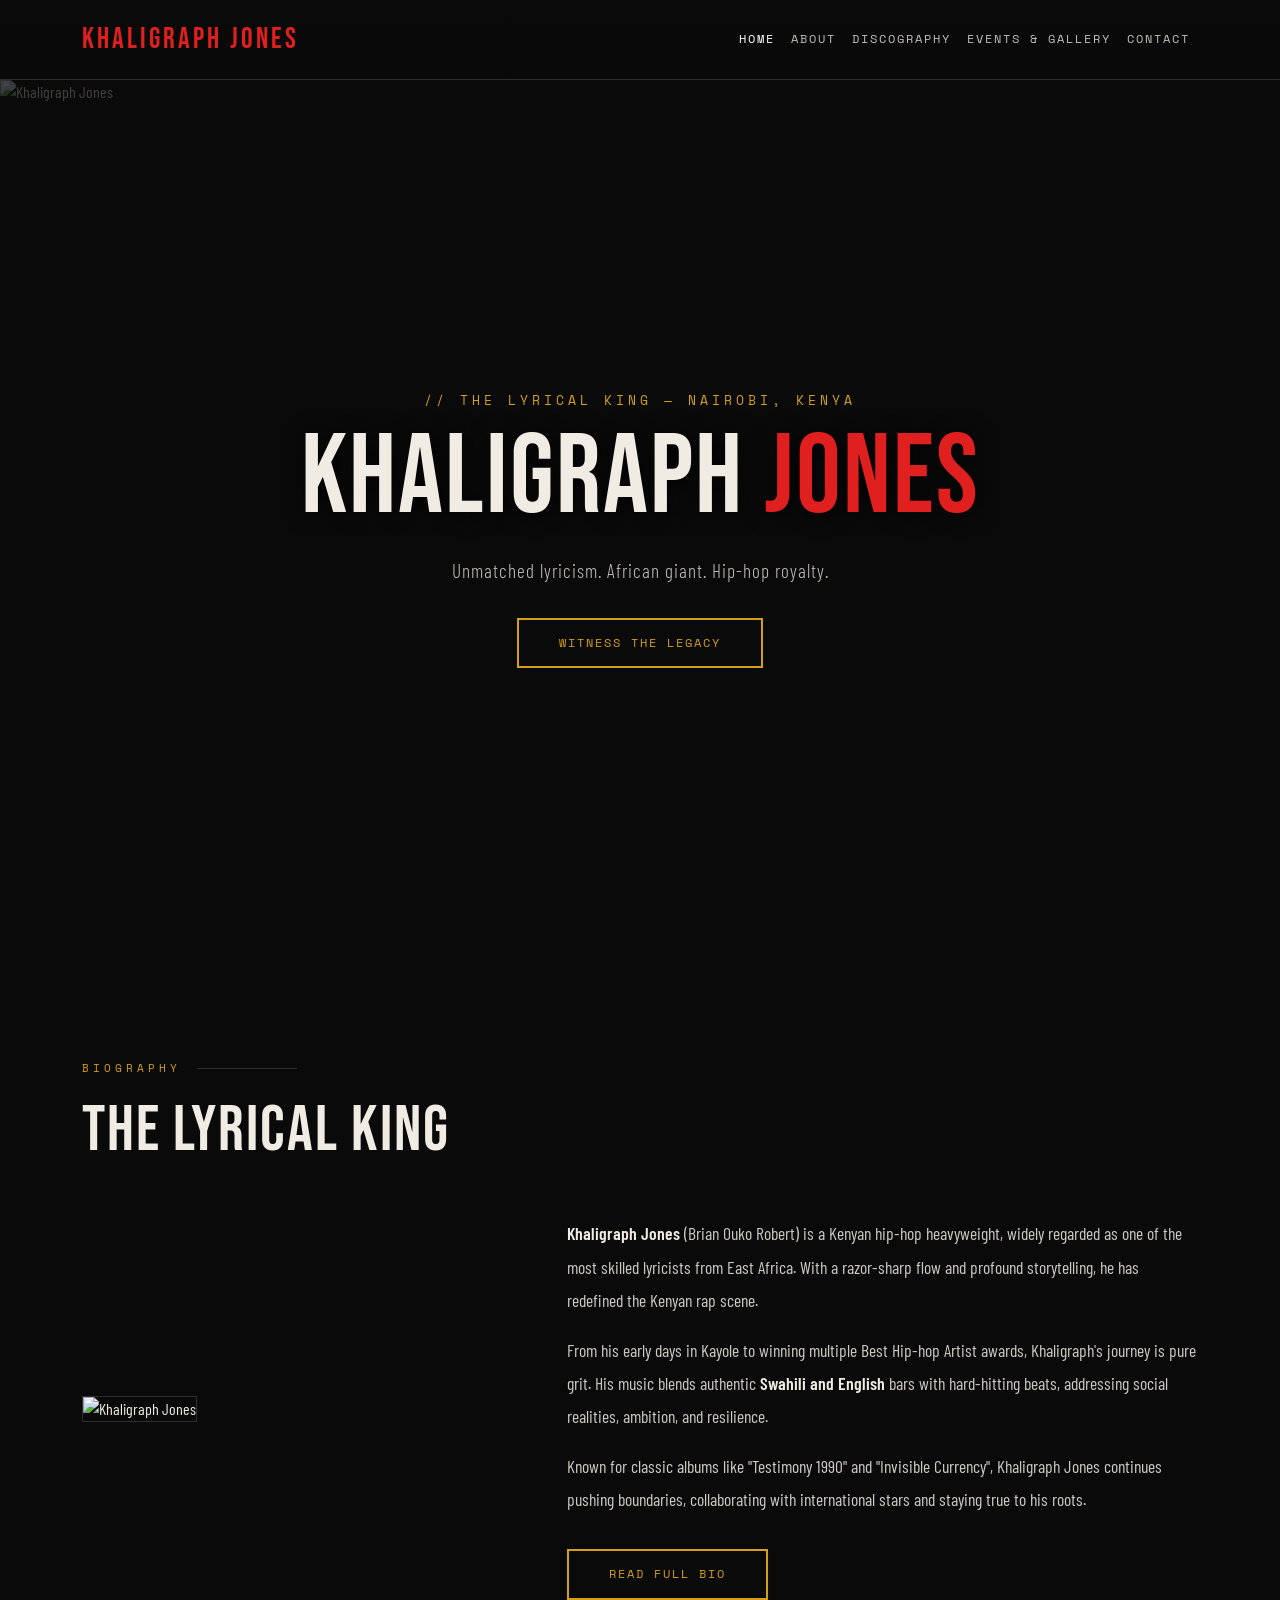
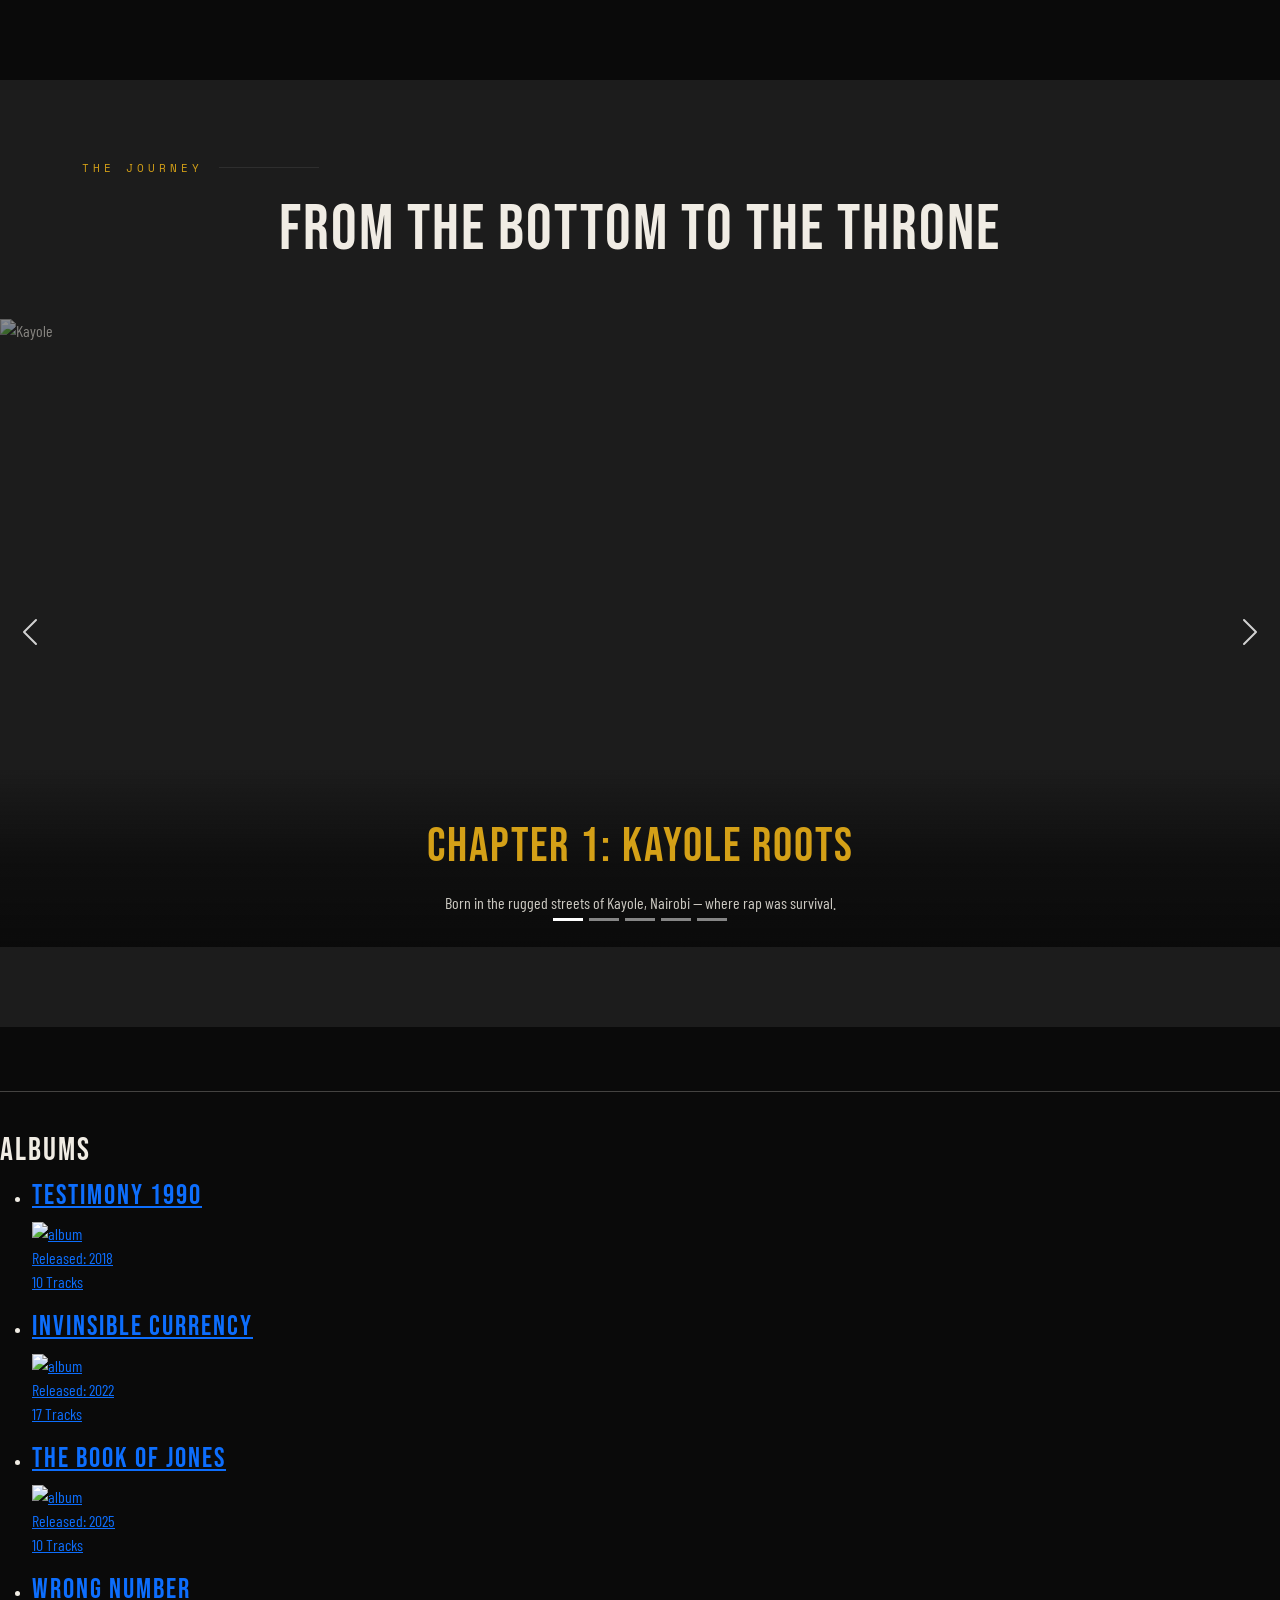
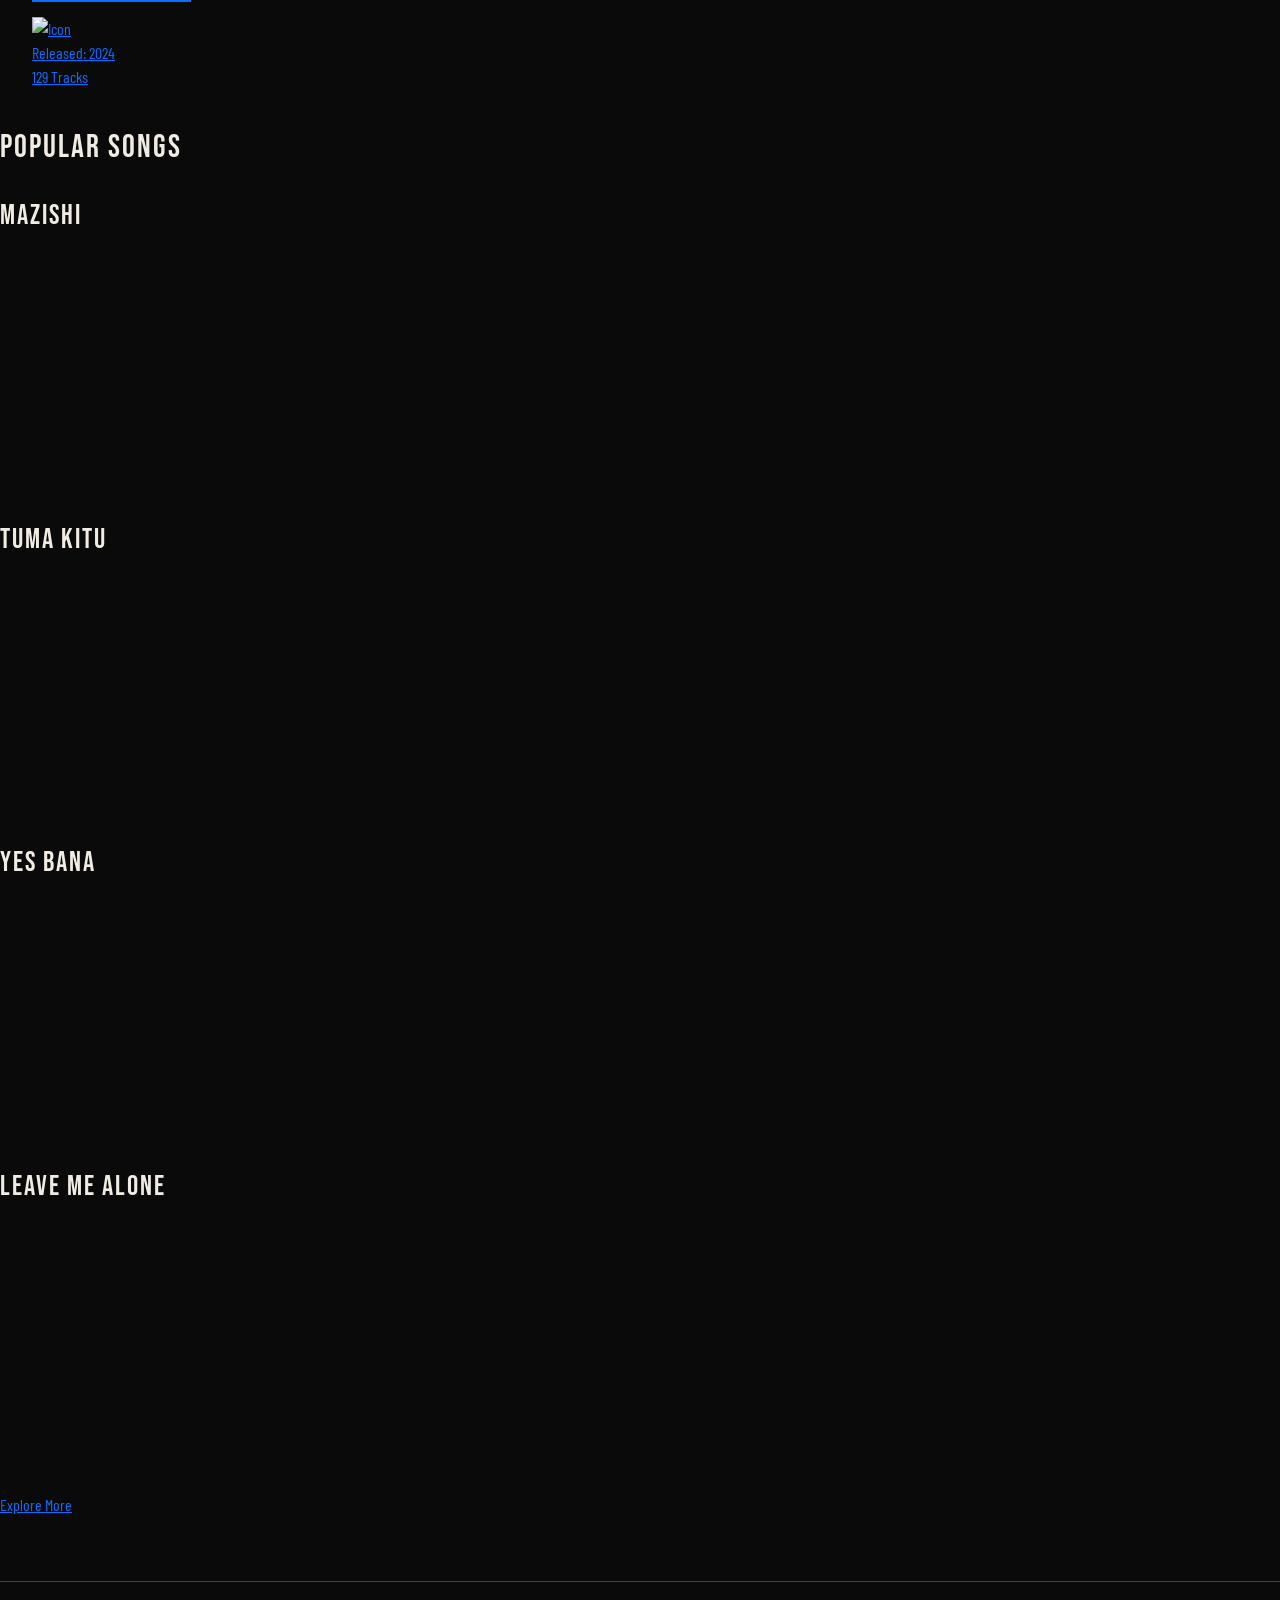
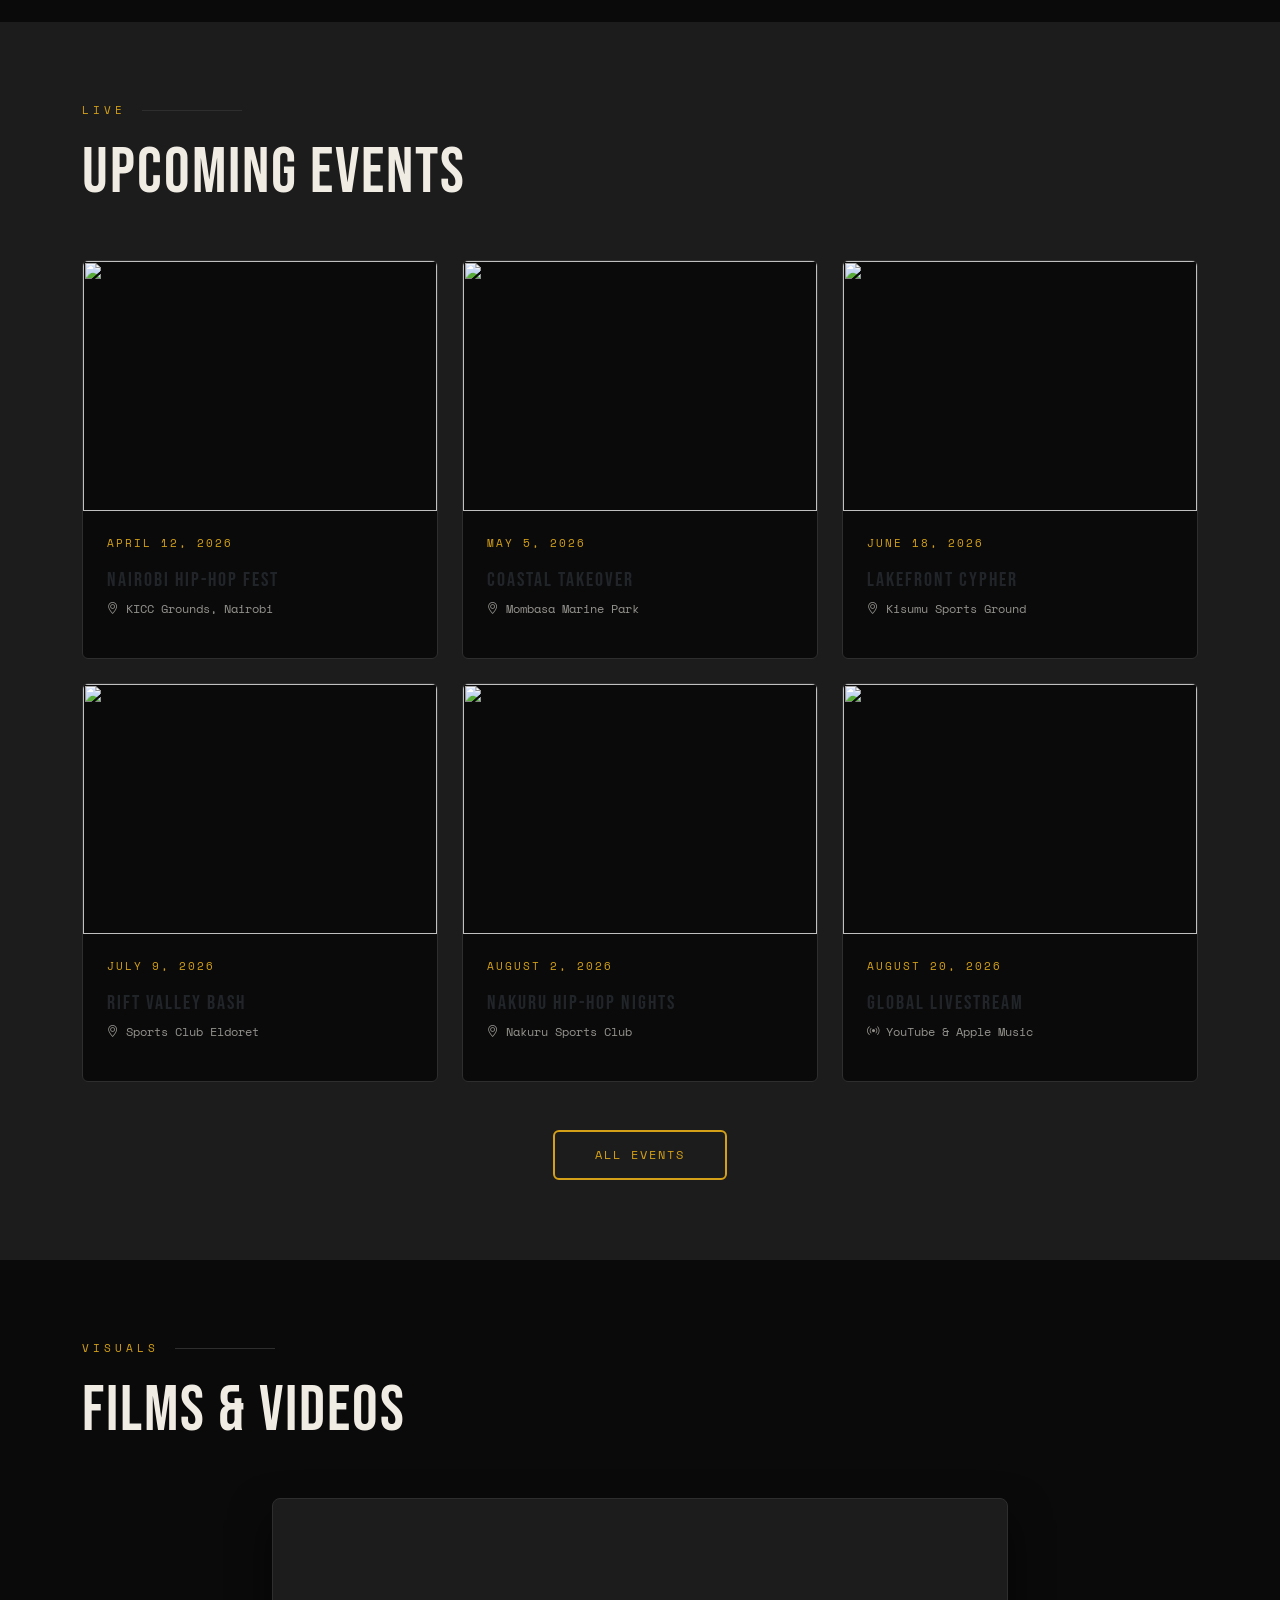
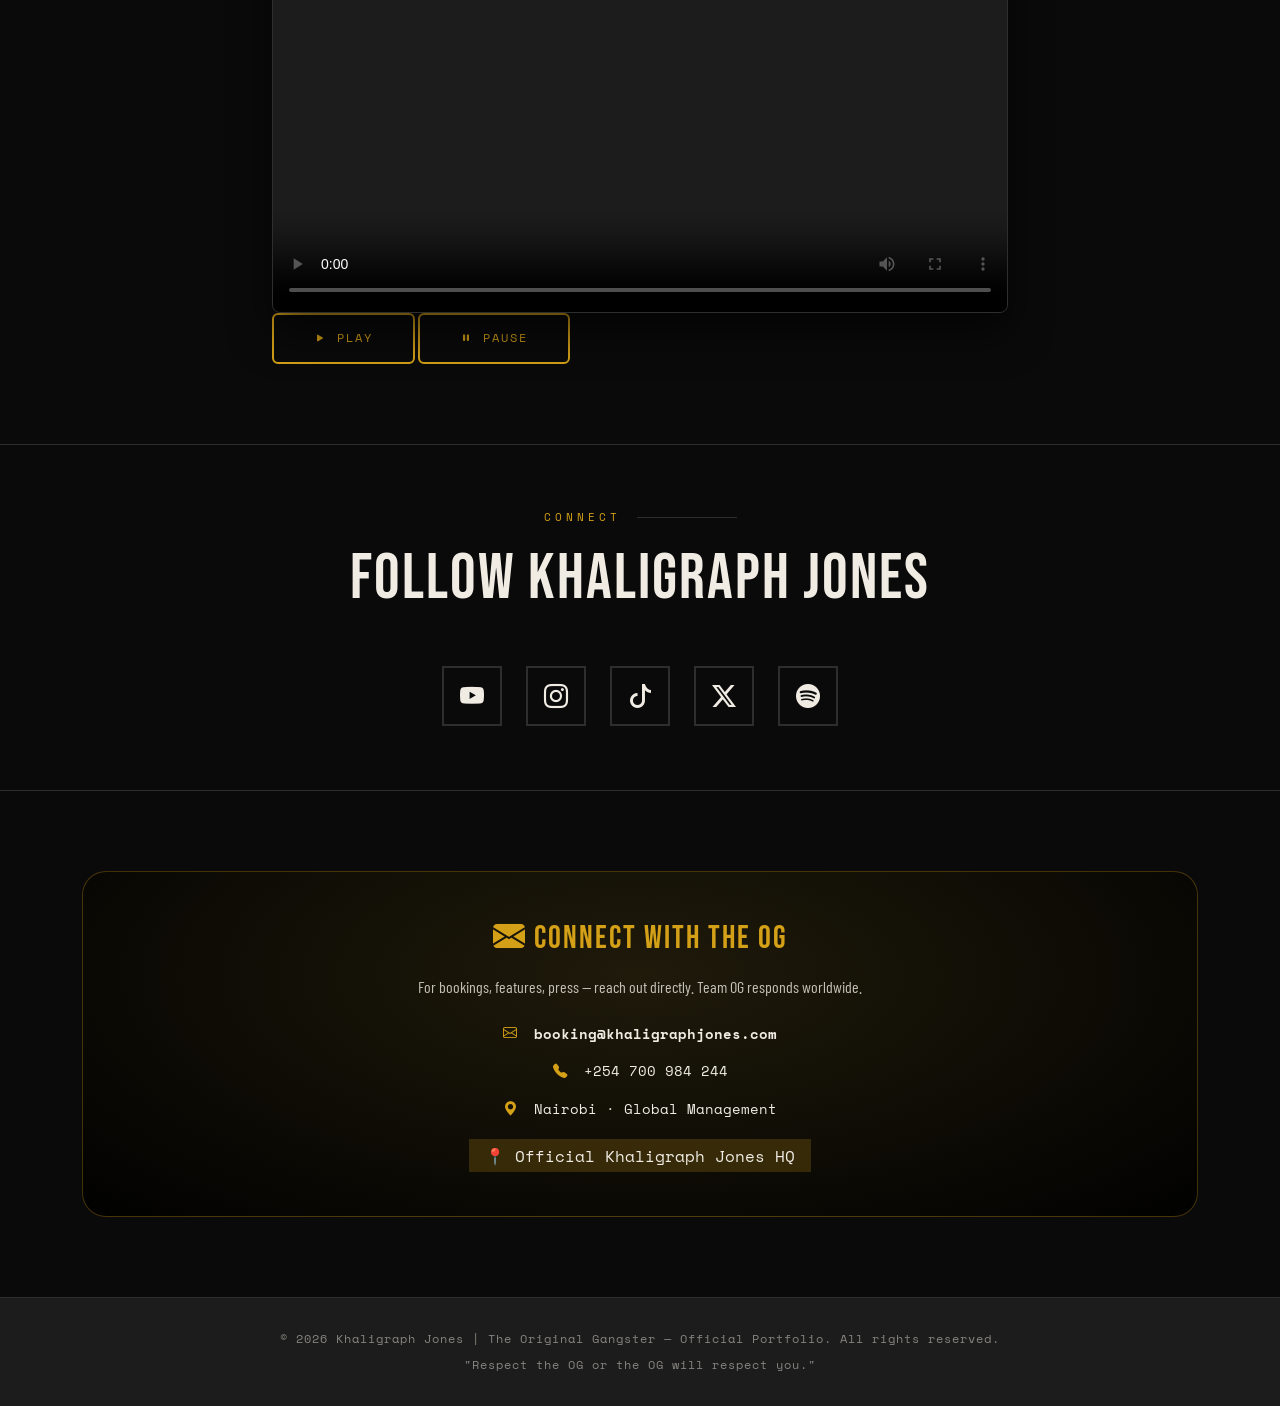
==== commit 09605be4: "Update index.html" ====
--- a/index.html
+++ b/index.html
@@ -2,894 +2,944 @@
 <html lang="en">
 
 <head>
-  <meta charset="UTF-8">
-  <meta name="viewport" content="width=device-width, initial-scale=1.0, viewport-fit=cover">
-  <title>Khaligraph Jones | The OG - Official Homepage</title>
-  <style>
-    * {
-      margin: 0;
-      padding: 0;
-      box-sizing: border-box;
-    }
-
-    body {
-      font-family: 'Poppins', 'Raleway', system-ui, -apple-system, 'Segoe UI', 'Montserrat', sans-serif;
-      background: #000000;
-      line-height: 1.4;
-    }
-
-    /* ========== KHALIGRAPH JONES HERO BANNER ========== */
-    .hero-khaligraph {
-      position: relative;
-      width: 100%;
-      min-height: 100vh;
-      background: #030303;
-      display: flex;
-      align-items: center;
-      justify-content: center;
-      overflow: hidden;
-    }
-
-    /* Background image with overlay - iconic artist vibe */
-    .hero-bg {
-      position: absolute;
-      top: 0;
-      left: 0;
-      width: 100%;
-      height: 100%;
-      background-image: url('https://images.unsplash.com/photo-1493225457124-a3eb161ffa5f?q=80&w=2070&auto=format');
-      background-size: cover;
-      background-position: center 30%;
-      background-repeat: no-repeat;
-      filter: brightness(0.35) contrast(1.1);
-    }
-
-    /* Custom gradient overlay - urban/hip-hop aesthetic */
-    .hero-overlay {
-      position: absolute;
-      top: 0;
-      left: 0;
-      width: 100%;
-      height: 100%;
-      background: linear-gradient(135deg, rgba(0, 0, 0, 0.9) 0%, rgba(40, 20, 15, 0.7) 50%, rgba(0, 0, 0, 0.85) 100%);
-      z-index: 1;
-    }
-
-    /* Grunge texture overlay for street feel */
-    .hero-texture {
-      position: absolute;
-      top: 0;
-      left: 0;
-      width: 100%;
-      height: 100%;
-      background-image: repeating-linear-gradient(45deg, rgba(255, 215, 0, 0.02) 0px, rgba(255, 215, 0, 0.02) 2px, transparent 2px, transparent 8px);
-      pointer-events: none;
-      z-index: 2;
-    }
-
-    /* Vinyl / record scratch effect ring (decorative) */
-    .vinyl-ring {
-      position: absolute;
-      bottom: -20%;
-      right: -10%;
-      width: 500px;
-      height: 500px;
-      border-radius: 50%;
-      background: radial-gradient(circle, rgba(255, 215, 0, 0.08) 0%, rgba(0, 0, 0, 0) 70%);
-      border: 2px solid rgba(255, 200, 50, 0.2);
-      z-index: 1;
-      pointer-events: none;
-    }
-
-    /* Main container */
-    .hero-container {
-      max-width: 1400px;
-      width: 90%;
-      margin: 0 auto;
-      padding: 3rem 2rem;
-      position: relative;
-      z-index: 20;
-      display: flex;
-      flex-direction: column;
-      align-items: flex-start;
-      text-align: left;
-    }
-
-    /* Artist tag / certified OG badge */
-    .artist-badge {
-      display: inline-flex;
-      align-items: center;
-      gap: 10px;
-      background: rgba(0, 0, 0, 0.65);
-      padding: 0.5rem 1.5rem;
-      border-radius: 40px;
-      font-size: 0.85rem;
-      font-weight: 700;
-      letter-spacing: 1px;
-      color: #FFD966;
-      border-left: 3px solid #FFD700;
-      margin-bottom: 1.5rem;
-      text-transform: uppercase;
-      font-family: 'Montserrat', monospace;
-    }
-
-    .artist-badge span {
-      font-size: 1.2rem;
-    }
-
-    /* Main headline with bold hip-hop typography */
-    .hero-title {
-      font-size: clamp(3rem, 10vw, 5.8rem);
-      font-weight: 800;
-      line-height: 1.1;
-      color: #FFFFFF;
-      text-shadow: 0 4px 20px rgba(0, 0, 0, 0.6);
-      max-width: 900px;
-      margin-bottom: 1rem;
-      letter-spacing: -0.02em;
-      font-family: 'Raleway', 'Impact', sans-serif;
-    }
-
-    .hero-title .highlight {
-      background: linear-gradient(120deg, #FFD966, #FFA500, #FFD700);
-      color: transparent;
-      display: inline-block;
-      text-shadow: none;
-    }
-
-    .hero-title .og-tag {
-      font-size: 0.45em;
-      display: inline-block;
-      background: rgba(255, 200, 50, 0.2);
-      padding: 0.05em 0.3em;
-      border-radius: 12px;
-      letter-spacing: 1px;
-      font-weight: 700;
-    }
-
-    /* tagline / quote */
-    .hero-tagline {
-      font-size: clamp(1rem, 2vw, 1.3rem);
-      color: rgba(255, 240, 180, 0.95);
-      max-width: 620px;
-      margin-bottom: 1.2rem;
-      font-weight: 500;
-      line-height: 1.4;
-      font-style: italic;
-      letter-spacing: -0.2px;
-      border-left: 3px solid #FFD966;
-      padding-left: 1.2rem;
-    }
-
-    /* description / bio */
-    .hero-description {
-      font-size: 1rem;
-      color: #D4D4D8;
-      max-width: 550px;
-      margin-bottom: 2.2rem;
-      font-weight: 400;
-      line-height: 1.6;
-    }
-
-    /* CTA Buttons group - music/streaming style (pure CSS, no JS) */
-    .hero-buttons {
-      display: flex;
-      flex-wrap: wrap;
-      gap: 1.2rem;
-      justify-content: flex-start;
-      margin-bottom: 2.8rem;
-    }
-
-    .btn-primary {
-      background: #FFD700;
-      color: #0A0A0A;
-      padding: 0.9rem 2.2rem;
-      font-size: 1rem;
-      font-weight: 800;
-      border-radius: 50px;
-      text-decoration: none;
-      display: inline-flex;
-      align-items: center;
-      gap: 12px;
-      transition: all 0.3s cubic-bezier(0.2, 0.9, 0.4, 1.1);
-      box-shadow: 0 10px 20px -5px rgba(0, 0, 0, 0.5);
-      border: none;
-      cursor: pointer;
-      letter-spacing: 0.5px;
-      text-transform: uppercase;
-    }
-
-    .btn-primary:hover {
-      background: #FFEA80;
-      transform: translateY(-3px);
-      box-shadow: 0 18px 28px -8px rgba(0, 0, 0, 0.6);
-    }
-
-    .btn-secondary {
-      background: rgba(0, 0, 0, 0.65);
-      color: #FFD966;
-      padding: 0.9rem 2rem;
-      font-size: 1rem;
-      font-weight: 700;
-      border-radius: 50px;
-      text-decoration: none;
-      border: 1.5px solid #FFD966;
-      transition: all 0.25s ease;
-      display: inline-flex;
-      align-items: center;
-      gap: 10px;
-      text-transform: uppercase;
-    }
-
-    .btn-secondary:hover {
-      background: rgba(255, 217, 102, 0.2);
-      border-color: #FFE28A;
-      transform: translateY(-2px);
-      color: #FFE6A0;
-    }
-
-    /* Music platforms / streaming stats row */
-    .music-stats {
-      display: flex;
-      flex-wrap: wrap;
-      justify-content: flex-start;
-      gap: 2rem;
-      row-gap: 1.2rem;
-      padding-top: 1rem;
-      border-top: 1px solid rgba(255, 200, 70, 0.35);
-      width: 100%;
-      max-width: 700px;
-      margin-top: 0.5rem;
-    }
-
-    .stat-item {
-      display: flex;
-      align-items: center;
-      gap: 10px;
-      color: #F0E6D0;
-      font-weight: 500;
-      font-size: 0.9rem;
-    }
-
-    .stat-icon {
-      font-size: 1.6rem;
-      filter: drop-shadow(0 2px 4px rgba(0, 0, 0, 0.4));
-    }
-
-    .stat-number {
-      font-weight: 800;
-      font-size: 1.2rem;
-      margin-right: 4px;
-      color: #FFD966;
-    }
-
-    /* Scroll indicator - pure CSS (no JS needed) */
-    .scroll-indicator {
-      position: absolute;
-      bottom: 32px;
-      left: 50%;
-      transform: translateX(-50%);
-      display: flex;
-      flex-direction: column;
-      align-items: center;
-      gap: 8px;
-      opacity: 0.7;
-      transition: opacity 0.2s;
-      z-index: 30;
-      text-decoration: none;
-    }
-
-    .scroll-indicator:hover {
-      opacity: 1;
-    }
-
-    .vinyl-icon {
-      width: 32px;
-      height: 32px;
-      background: radial-gradient(circle, #FFD966 2px, #2A2A2A 3px, #111 70%);
-      border-radius: 50%;
-      box-shadow: 0 0 0 2px rgba(255, 200, 50, 0.5);
-      animation: spinSlow 2s linear infinite;
-    }
-
-    @keyframes spinSlow {
-      0% {
-        transform: rotate(0deg);
-      }
-
-      100% {
-        transform: rotate(360deg);
-      }
-    }
-
-    .scroll-text {
-      font-size: 0.7rem;
-      letter-spacing: 2px;
-      font-weight: 600;
-      color: #FFD966;
-      text-transform: uppercase;
-    }
-
-    /* responsive adjustments */
-    @media (max-width: 768px) {
-      .hero-container {
-        align-items: center;
-        text-align: center;
-        padding: 2rem 1rem;
-      }
-
-      .hero-tagline {
-        border-left: none;
-        padding-left: 0;
-        text-align: center;
-      }
-
-      .hero-buttons {
-        justify-content: center;
-      }
-
-      .music-stats {
-        justify-content: center;
-      }
-
-      .hero-title .og-tag {
-        font-size: 0.4em;
-      }
-
-      .vinyl-ring {
-        width: 300px;
-        height: 300px;
-        bottom: -10%;
-        right: -20%;
-      }
-    }
-
-    /* add fade up animation for container */
-    @keyframes fadeUp {
-      0% {
-        opacity: 0;
-        transform: translateY(35px);
-      }
-
-      100% {
-        opacity: 1;
-        transform: translateY(0);
-      }
-    }
-
-    .hero-container {
-      animation: fadeUp 0.9s ease-out forwards;
-    }
-
-    /* custom splash / graffiti effect */
-    .graffiti-mark {
-      position: absolute;
-      bottom: 10%;
-      left: 5%;
-      font-size: 6rem;
-      opacity: 0.08;
-      font-weight: 900;
-      color: #FFD966;
-      pointer-events: none;
-      font-family: 'Impact', cursive;
-      z-index: 2;
-      white-space: pre;
-      transform: rotate(-5deg);
-    }
-
-    /* streaming platforms section - pure CSS */
-    .streaming-section {
-      background: #0c0c0c;
-      padding: 3rem 2rem;
-      text-align: center;
-      border-top: 1px solid rgba(255, 217, 102, 0.2);
-    }
-
-    .streaming-container {
-      max-width: 1000px;
-      margin: 0 auto;
-    }
-
-    .streaming-title {
-      font-size: 2rem;
-      font-weight: 700;
-      color: #FFD966;
-      margin-bottom: 1rem;
-    }
-
-    .streaming-text {
-      font-size: 1.1rem;
-      margin-bottom: 1.5rem;
-      color: #ccc;
-    }
-
-    .platform-links {
-      display: flex;
-      gap: 1rem;
-      justify-content: center;
-      flex-wrap: wrap;
-      margin-bottom: 2rem;
-    }
-
-    .platform-link {
-      background: #1f1f1f;
-      padding: 0.6rem 1.5rem;
-      border-radius: 30px;
-      text-decoration: none;
-      color: #FFD966;
-      font-weight: 600;
-      transition: all 0.3s ease;
-      display: inline-flex;
-      align-items: center;
-      gap: 8px;
-      border: 1px solid rgba(255, 217, 102, 0.3);
-    }
-
-    .platform-link:hover {
-      background: #FFD966;
-      color: #0A0A0A;
-      transform: translateY(-2px);
-      border-color: #FFD966;
-    }
-
-    .social-follow {
-      margin-top: 2rem;
-      font-size: 0.85rem;
-      color: #F0E6D0;
-    }
-
-    .social-follow strong {
-      color: #FFD966;
-    }
-
-    .navbar ul {
-      list-style-type: none;
-      margin: 0;
-      padding: 0;
-      display: flex;
-      gap: 20px;
-      height: 4vh;
-      float: right;
-    
-
-    }
-
-    .navbar a {
-      display: inline-block;
-      color: #fff;
-      text-decoration: none;
-      padding: 8px 12px;
-    }
-
-    .navbar a:visited {
-      color: rgb(81, 79, 224);
-    }
-
-    #About {
-      background-color: #F0E6D0;
-      padding: 20px;
-
-    }
-
-    #About div {
-      padding: 20px;
-      border-radius: 5px;
-      display: flex;
-      flex-direction: column;
-      gap: 20px;
-    }
-
-    #About h2,
-    #About p {
-      text-align: center;
-    }
-
-    #About ul {
-      padding: 20px;
-      list-style-type: none;
-      display: flex;
-      flex-direction: column;
-      gap: 3px;
-      text-align: center;
-    }
-
-    #Biography {
-      background-color: #F0E6D0;
-      padding: 20px;
-    }
-
-
-    #Biography div {
-      padding: 20px;
-      border-radius: 5px;
-      display: flex;
-      flex-direction: column;
-      gap: 20px;
-    }
-
-    #Biography h2,
-    #Biography p {
-      text-align: center;
-    }
-
-    #Biography ul {
-      padding: 20px;
-      list-style-type: none;
-      display: flex;
-      flex-direction: column;
-      gap: 3px;
-      text-align: center;
-    }
-
-
-    #Discography {
-      background-color: #F0E6D0;
-      padding: 20px;
-    }
-
-    .Albums ul {
-      padding: 20px;
-      display: flex;
-      gap: 30px;
-      flex-wrap: wrap;
-      list-style-type: none;
-      justify-content: center;
-      flex-wrap: wrap;
-    }
-
-    .Albums article {
-      background-color: rgb(236, 219, 123);
-      padding: 20px;
-      border-radius: 5px;
-      display: flex;
-      flex-direction: column;
-      gap: 20px;
-      align-items: center;
-      width: 200px;
-    }
-
-    .Albums article h3,
-    .Albums article p {
-      font-size: 1.2rem;
-      color: #333;
-      text-align: center;
-    }
-
-    .Albums a:any-link {
-      text-decoration: none;
-    }
-
-    .Albums img {
-      width: 80px;
-      order: -1;
-    }
-
-    #Discography h2 {
-      text-align: center;
-    }
-
-    .Songs {
-      display: flex;
-      flex-direction: column;
-      gap: 20px;
-      padding: 20px;
-      max-width: 680px;
-      margin-left: auto;
-      margin-right: auto;
-    }
-
-
-
-
-    /* All links are actual hrefs - no JavaScript needed */
-  </style>
+    <meta charset="UTF-8">
+    <meta name="viewport" content="width=device-width, initial-scale=1.0">
+    <title>Khaligraph Jones | The Lyrical King</title>
+    <!-- Bootstrap 5 CSS -->
+    <link href="https://cdn.jsdelivr.net/npm/bootstrap@5.3.2/dist/css/bootstrap.min.css" rel="stylesheet">
+    <!-- Bootstrap Icons -->
+    <link rel="stylesheet" href="https://cdn.jsdelivr.net/npm/bootstrap-icons@1.11.1/font/bootstrap-icons.css">
+    <!-- Google Fonts -->
+    <link
+        href="https://fonts.googleapis.com/css2?family=Bebas+Neue&family=Space+Mono:wght@400;700&family=Barlow+Condensed:wght@300;400;600;700&display=swap"
+        rel="stylesheet">
+    <style>
+        :root {
+            --bg-dark: #0a0a0a;
+            --bg-grey: #1c1c1c;
+            --bg-mid: #2e2e2e;
+            --gold: #d4a017;
+            --gold-light: #e8b923;
+            --white: #f0ece4;
+            --red: #e01f1f;
+        }
+
+        * {
+            margin: 0;
+            padding: 0;
+            box-sizing: border-box;
+        }
+
+        body {
+            background-color: var(--bg-dark);
+            color: var(--white);
+            font-family: 'Barlow Condensed', sans-serif;
+            overflow-x: hidden;
+        }
+
+        h1,
+        h2,
+        h3,
+        h4,
+        h5,
+        h6 {
+            font-family: 'Bebas Neue', sans-serif;
+            letter-spacing: 2px;
+        }
+
+        .font-mono {
+            font-family: 'Space Mono', monospace;
+        }
+
+        /* Navbar */
+        .navbar {
+            background: linear-gradient(to bottom, rgba(10, 10, 10, 0.98), rgba(10, 10, 10, 0.9));
+            backdrop-filter: blur(10px);
+            border-bottom: 1px solid var(--bg-mid);
+            padding: 0.8rem 0;
+        }
+
+        .navbar-brand {
+            font-family: 'Bebas Neue', sans-serif;
+            font-size: 1.8rem;
+            color: var(--red);
+            letter-spacing: 3px;
+        }
+
+        .nav-link {
+            font-family: 'Space Mono', monospace;
+            font-size: 0.75rem;
+            letter-spacing: 2px;
+            text-transform: uppercase;
+            color: rgba(240, 236, 228, 0.8);
+            transition: color 0.3s ease;
+            padding: 0.5rem 1rem;
+        }
+
+        .nav-link:hover,
+        .nav-link.active {
+            color: var(--gold);
+        }
+
+        /* Hero */
+        .hero-section {
+            min-height: 100vh;
+            position: relative;
+            display: flex;
+            align-items: center;
+            justify-content: center;
+            overflow: hidden;
+        }
+
+        .hero-bg {
+            position: absolute;
+            top: 0;
+            left: 0;
+            width: 100%;
+            height: 100%;
+            object-fit: cover;
+            opacity: 0.35;
+        }
+
+        .hero-overlay {
+            position: absolute;
+            top: 0;
+            left: 0;
+            width: 100%;
+            height: 100%;
+            background: linear-gradient(to bottom, rgba(10, 10, 10, 0.3) 0%, rgba(10, 10, 10, 0.7) 70%, var(--bg-dark) 100%);
+        }
+
+        .hero-content {
+            position: relative;
+            z-index: 2;
+            text-align: center;
+            padding: 2rem;
+        }
+
+        .hero-eyebrow {
+            font-family: 'Space Mono', monospace;
+            font-size: 0.8rem;
+            letter-spacing: 4px;
+            color: var(--gold);
+            text-transform: uppercase;
+            margin-bottom: 1rem;
+        }
+
+        .hero-title {
+            font-size: clamp(3rem, 10vw, 7rem);
+            line-height: 0.95;
+            margin-bottom: 1.5rem;
+            text-shadow: 2px 2px 20px rgba(0, 0, 0, 0.8);
+        }
+
+        .hero-title span {
+            color: var(--red);
+        }
+
+        .hero-tagline {
+            font-size: 1.2rem;
+            font-weight: 300;
+            color: rgba(240, 236, 228, 0.8);
+            max-width: 600px;
+            margin: 0 auto 2rem;
+            letter-spacing: 1px;
+        }
+
+        /* Buttons */
+        .btn-gold {
+            background-color: transparent;
+            border: 2px solid var(--gold);
+            color: var(--gold);
+            font-family: 'Space Mono', monospace;
+            font-size: 0.75rem;
+            letter-spacing: 2px;
+            text-transform: uppercase;
+            padding: 0.9rem 2.5rem;
+            transition: all 0.3s ease;
+            display: inline-block;
+            text-decoration: none;
+        }
+
+        .btn-gold:hover {
+            background-color: var(--gold);
+            color: var(--bg-dark);
+        }
+
+        .btn-red {
+            background-color: var(--red);
+            border: 2px solid var(--red);
+            color: var(--white);
+            font-family: 'Space Mono', monospace;
+            font-size: 0.75rem;
+            letter-spacing: 2px;
+            text-transform: uppercase;
+            padding: 0.9rem 2.5rem;
+            transition: all 0.3s ease;
+            text-decoration: none;
+            display: inline-block;
+        }
+
+        .btn-red:hover {
+            background-color: transparent;
+            color: var(--red);
+        }
+
+        /* Section Common */
+        .section-padding {
+            padding: 5rem 0;
+        }
+
+        .section-label {
+            font-family: 'Space Mono', monospace;
+            font-size: 0.7rem;
+            letter-spacing: 4px;
+            color: var(--gold);
+            text-transform: uppercase;
+            margin-bottom: 1rem;
+            display: flex;
+            align-items: center;
+            gap: 1rem;
+        }
+
+        .section-label::after {
+            content: '';
+            flex: 1;
+            height: 1px;
+            background: var(--bg-mid);
+            max-width: 100px;
+        }
+
+        .section-title {
+            font-size: clamp(2.5rem, 5vw, 4rem);
+            margin-bottom: 3rem;
+        }
+
+        /* About */
+        .about-img {
+            width: 100%;
+            aspect-ratio: 3/4;
+            object-fit: cover;
+            border: 1px solid var(--bg-mid);
+        }
+
+        .about-text {
+            font-size: 1.1rem;
+            line-height: 1.9;
+            color: rgba(240, 236, 228, 0.85);
+        }
+
+        .about-text strong {
+            color: var(--white);
+            font-weight: 600;
+        }
+
+        /* Carousel */
+        .carousel-section {
+            background-color: var(--bg-grey);
+            padding: 5rem 0;
+        }
+
+        .carousel-item {
+            height: 70vh;
+            min-height: 500px;
+        }
+
+        .carousel-item img {
+            width: 100%;
+            height: 100%;
+            object-fit: cover;
+            opacity: 0.5;
+        }
+
+        .carousel-caption {
+            background: linear-gradient(to top, rgba(10, 10, 10, 0.95) 0%, rgba(10, 10, 10, 0.7) 50%, transparent 100%);
+            padding: 3rem 2rem 2rem;
+            left: 0;
+            right: 0;
+            bottom: 0;
+        }
+
+        .carousel-caption h3 {
+            font-size: clamp(1.8rem, 4vw, 3rem);
+            color: var(--gold);
+            margin-bottom: 1rem;
+        }
+
+        .carousel-caption p {
+            font-size: 1rem;
+            max-width: 600px;
+            margin: 0 auto;
+            color: rgba(240, 236, 228, 0.85);
+        }
+
+        .carousel-control-prev,
+        .carousel-control-next {
+            width: 60px;
+            opacity: 0.8;
+        }
+
+        /* Discography */
+        .discography-section {
+            background-color: var(--bg-dark);
+        }
+
+        .song-card {
+            background-color: var(--bg-grey);
+            border: 1px solid var(--bg-mid);
+            transition: all 0.3s ease;
+            height: 100%;
+            border-radius: 0;
+        }
+
+        .song-card:hover {
+            border-color: var(--gold);
+            transform: translateY(-5px);
+        }
+
+        .song-card .card-body {
+            padding: 1.5rem;
+        }
+
+        .song-card .card-title {
+            font-family: 'Bebas Neue', sans-serif;
+            font-size: 1.5rem;
+            color: var(--white);
+            margin-bottom: 0.5rem;
+        }
+
+        .featured-album {
+            background: linear-gradient(135deg, var(--bg-grey) 0%, var(--bg-mid) 100%);
+            border: 2px solid var(--gold);
+            padding: 3rem;
+            margin-bottom: 3rem;
+        }
+
+        .featured-album h3 {
+            font-size: 2.5rem;
+            color: var(--gold);
+        }
+
+        /* Events + Gallery Section (Redesigned) */
+        .events-section {
+            background-color: var(--bg-grey);
+        }
+
+        .event-card {
+            background-color: var(--bg-dark);
+            border: 1px solid var(--bg-mid);
+            overflow: hidden;
+            transition: all 0.3s ease;
+        }
+
+        .event-card:hover {
+            border-color: var(--gold);
+        }
+
+        .event-card img {
+            width: 100%;
+            height: 250px;
+            object-fit: cover;
+            transition: transform 0.3s ease;
+        }
+
+        .event-card:hover img {
+            transform: scale(1.05);
+        }
+
+        .event-card .card-body {
+            padding: 1.5rem;
+        }
+
+        .event-date {
+            font-family: 'Space Mono', monospace;
+            font-size: 0.7rem;
+            color: var(--gold);
+            letter-spacing: 2px;
+            text-transform: uppercase;
+        }
+
+        .event-venue {
+            font-family: 'Space Mono', monospace;
+            font-size: 0.75rem;
+            color: rgba(240, 236, 228, 0.6);
+        }
+
+        .btn-ticket {
+            background-color: transparent;
+            border: 1px solid var(--gold);
+            color: var(--gold);
+            padding: 0.5rem 1.5rem;
+            font-family: 'Space Mono', monospace;
+            font-size: 0.7rem;
+            text-decoration: none;
+            transition: 0.3s;
+        }
+
+        .btn-ticket:hover {
+            background-color: var(--gold);
+            color: var(--bg-dark);
+        }
+
+        /* Gallery Grid */
+        .gallery-grid {
+            display: grid;
+            grid-template-columns: repeat(auto-fit, minmax(260px, 1fr));
+            gap: 1.5rem;
+            margin-top: 2rem;
+        }
+
+        .gallery-card {
+            overflow: hidden;
+            border: 1px solid var(--bg-mid);
+            transition: all 0.3s ease;
+            background-color: var(--bg-dark);
+        }
+
+        .gallery-card img {
+            width: 100%;
+            height: 220px;
+            object-fit: cover;
+            transition: transform 0.4s ease;
+        }
+
+        .gallery-card:hover {
+            border-color: var(--gold);
+            transform: translateY(-5px);
+        }
+
+        .gallery-card:hover img {
+            transform: scale(1.05);
+        }
+
+        .gallery-card p {
+            padding: 0.8rem;
+            text-align: center;
+            font-family: 'Space Mono', monospace;
+            font-size: 0.7rem;
+            color: var(--gold);
+            letter-spacing: 1px;
+            margin: 0;
+        }
+
+        /* Films Section */
+        .films-section {
+            background-color: var(--bg-dark);
+            overflow: hidden;
+            /* Prevents bubbles from causing side-scroll on the body */
+        }
+
+        /* Video Styling (Kept as requested) */
+        /* Keep the video container stable and sharp */
+        .video-container {
+            position: relative;
+            background-color: var(--bg-grey);
+            border: 1px solid var(--bg-mid);
+            border-radius: 8px;
+            /* Slight rounding looks better than sharp corners */
+            overflow: hidden;
+            box-shadow: 0 20px 40px rgba(0, 0, 0, 0.6);
+            z-index: 2;
+            /* Keeps it above any floating bubbles if they overlap */
+        }
+
+        .video-container video {
+            width: 100%;
+            display: block;
+            aspect-ratio: 16 / 9;
+            /* Maintains cinematic proportions */
+            object-fit: cover;
+        }
+
+        /* Social Section */
+        .social-section {
+            background-color: var(--bg-dark);
+            padding: 4rem 0;
+            border-top: 1px solid var(--bg-mid);
+            border-bottom: 1px solid var(--bg-mid);
+        }
+
+        .social-btn {
+            width: 60px;
+            height: 60px;
+            border: 2px solid var(--bg-mid);
+            background-color: transparent;
+            color: var(--white);
+            font-size: 1.5rem;
+            display: inline-flex;
+            align-items: center;
+            justify-content: center;
+            transition: all 0.3s ease;
+            text-decoration: none;
+        }
+
+        .social-btn:hover {
+            border-color: var(--gold);
+            color: var(--gold);
+            transform: translateY(-3px);
+        }
+
+        /* Contact */
+        .contact-section {
+            background-color: var(--bg-dark);
+            padding: 5rem 0;
+        }
+
+        .contact-neon {
+            background: radial-gradient(ellipse at 50% 30%, #1f1a0a, #010101);
+            border-radius: 24px;
+            padding: 3rem;
+            text-align: center;
+            border: 1px solid rgba(212, 160, 23, 0.3);
+        }
+
+        .contact-neon h2 {
+            color: var(--gold);
+            margin-bottom: 1rem;
+        }
+
+        .contact-info {
+            margin-top: 1.5rem;
+            font-family: 'Space Mono', monospace;
+            font-size: 0.9rem;
+        }
+
+        .contact-info i {
+            color: var(--gold);
+            margin-right: 0.5rem;
+        }
+
+        /* Footer */
+        .footer {
+            background-color: var(--bg-grey);
+            border-top: 1px solid var(--bg-mid);
+            padding: 2rem 0;
+            text-align: center;
+        }
+
+        .footer-text {
+            font-family: 'Space Mono', monospace;
+            font-size: 0.75rem;
+            color: rgba(240, 236, 228, 0.5);
+            letter-spacing: 1px;
+            margin: 0;
+        }
+
+        /* Responsive */
+        @media (max-width: 768px) {
+            .section-padding {
+                padding: 3rem 0;
+            }
+
+            .event-card-modern {
+                flex-direction: column;
+                text-align: center;
+            }
+
+            .featured-album {
+                padding: 1.5rem;
+            }
+
+            .carousel-item {
+                height: 60vh;
+                min-height: 400px;
+            }
+
+            .gallery-grid {
+                grid-template-columns: repeat(auto-fit, minmax(200px, 1fr));
+            }
+        }
+    </style>
 </head>
-<header>
-  <div>
-    <nav class="navbar">
-      <ul>
-        <li><a href="#Biography">Biography</a></li>
-        <li><a href="#About">About</a></li>
-        <li><a href="#Discography">Discograpy</a></li>
-        <li><a href="#Gallery and Events">Gallery and Events</a></li>
-        <li><a href="#Contact us">Contact us</a></li>
-      </ul>
+
+<body>
+    <!-- Navigation -->
+    <nav class="navbar navbar-expand-lg navbar-dark sticky-top">
+        <div class="container">
+            <a class="navbar-brand" href="#">KHALIGRAPH JONES</a>
+            <button class="navbar-toggler" type="button" data-bs-toggle="collapse" data-bs-target="#navbarNav">
+                <span class="navbar-toggler-icon"></span>
+            </button>
+            <div class="collapse navbar-collapse" id="navbarNav">
+                <ul class="navbar-nav ms-auto">
+                    <li class="nav-item"><a class="nav-link active" href="#home">Home</a></li>
+                    <li class="nav-item"><a class="nav-link" href="#about">About</a></li>
+                    <li class="nav-item"><a class="nav-link" href="#discography">Discography</a></li>
+                    <li class="nav-item"><a class="nav-link" href="#events-gallery">Events & Gallery</a></li>
+                    <li class="nav-item"><a class="nav-link" href="#contact">Contact</a></li>
+                </ul>
+            </div>
+        </div>
     </nav>
-  </div>
-
-
-</header>
-
-<body>
-
-  <!-- KHALIGRAPH JONES - OFFICIAL HERO BANNER SECTION (NO JAVASCRIPT) -->
-  <section class="hero-khaligraph" aria-label="Khaligraph Jones | The OG Homepage Hero">
-    <!-- background image with overlay -->
-    <div class="hero-bg" aria-hidden="true"></div>
-    <div class="hero-overlay" aria-hidden="true"></div>
-    <div class="hero-texture" aria-hidden="true"></div>
-    <div class="vinyl-ring" aria-hidden="true"></div>
-    <div class="graffiti-mark" aria-hidden="true">#OG</div>
-
-    <div class="hero-container">
-      <!-- certified badge with Kenyan flag vibe -->
-      <div class="artist-badge">
-        <span>🇰🇪</span> THE OG · KENYAN HIP-HOP ICON · 254 LEGEND
-      </div>
-
-      <!-- main headline - Khaligraph Jones signature style -->
-      <h1 class="hero-title">
-        KHALIGRAPH <span class="highlight">JONES</span><br>
-        <span style="font-size: 0.65em; letter-spacing: 1px;">THE <span class="og-tag">ORIGINAL GANGSTER</span>
-      </h1>
-
-      <!-- iconic quote / catchphrase -->
-      <div class="hero-tagline">
-        "Nairobi to the World — Hio ndio story yangu."
-      </div>
-
-      <!-- bio snippet -->
-      <p class="hero-description">
-        Multi-award winning rapper, lyricist, and cultural force. With chart-topping albums,
-        sold-out arenas, and undeniable bars — Khaligraph Jones redefines African hip-hop.
-        Stream the new wave, witness the legacy.
-      </p>
-
-      <!-- primary CTA: music streaming & merch (actual links - no JS) -->
-      <div class="hero-buttons">
-        <a href="https://open.spotify.com/artist/1XXg6UEmlla5IVcOpeaZBr" class="btn-primary" target="_blank"
-          rel="noopener noreferrer">
-          🎧 STREAM NOW
-          <svg width="16" height="16" viewBox="0 0 24 24" fill="none" xmlns="http://www.w3.org/2000/svg">
-            <path d="M9 18L15 12L9 6V18Z" fill="currentColor" stroke="currentColor" stroke-width="1.5" />
-          </svg>
+
+    <!-- Hero Section -->
+    <section class="hero-section" id="home">
+        <img src="https://placehold.co/1920x1080/1a1a1a/d4a017?text=Khaligraph+Jones+Live" class="hero-bg"
+            alt="Khaligraph Jones">
+        <div class="hero-overlay"></div>
+        <div class="hero-content">
+            <p class="hero-eyebrow">// The Lyrical King — Nairobi, Kenya</p>
+            <h1 class="hero-title">KHALIGRAPH <span>JONES</span></h1>
+            <p class="hero-tagline">Unmatched lyricism. African giant. Hip-hop royalty.</p>
+            <a href="#about" class="btn-gold">Witness the Legacy</a>
+        </div>
+    </section>
+
+    <!-- About Section -->
+    <section class="about-section section-padding" id="about">
+        <div class="container">
+            <p class="section-label">Biography</p>
+            <h2 class="section-title">The Lyrical King</h2>
+            <div class="row align-items-center g-5">
+                <div class="col-lg-5">
+                    <img src="Images/images.webp" class="about-img" alt="Khaligraph Jones">
+                </div>
+                <div class="col-lg-7">
+                    <p class="about-text"><strong>Khaligraph Jones</strong> (Brian Ouko Robert) is a Kenyan hip-hop
+                        heavyweight, widely regarded as one of the most skilled lyricists from East Africa. With a
+                        razor-sharp flow and profound storytelling, he has redefined the Kenyan rap scene.</p>
+                    <p class="about-text">From his early days in Kayole to winning multiple Best Hip-hop Artist awards,
+                        Khaligraph's journey is pure grit. His music blends authentic <strong>Swahili and
+                            English</strong> bars with hard-hitting beats, addressing social realities, ambition, and
+                        resilience.</p>
+                    <p class="about-text">Known for classic albums like "Testimony 1990" and "Invisible Currency",
+                        Khaligraph Jones continues pushing boundaries, collaborating with international stars and
+                        staying true to his roots.</p>
+                    <a href="#" class="btn-gold mt-3 d-inline-block">Read Full Bio</a>
+                </div>
+            </div>
+        </div>
+    </section>
+
+    <!-- Carousel Journey Section -->
+    <section class="carousel-section">
+        <div class="container">
+            <p class="section-label">The Journey</p>
+            <h2 class="section-title text-center mb-5">From the Bottom to the Throne</h2>
+        </div>
+        <div id="journeyCarousel" class="carousel slide" data-bs-ride="carousel" data-bs-interval="4000">
+            <div class="carousel-indicators">
+                <button type="button" data-bs-target="#journeyCarousel" data-bs-slide-to="0" class="active"></button>
+                <button type="button" data-bs-target="#journeyCarousel" data-bs-slide-to="1"></button>
+                <button type="button" data-bs-target="#journeyCarousel" data-bs-slide-to="2"></button>
+                <button type="button" data-bs-target="#journeyCarousel" data-bs-slide-to="3"></button>
+                <button type="button" data-bs-target="#journeyCarousel" data-bs-slide-to="4"></button>
+            </div>
+            <div class="carousel-inner">
+                <div class="carousel-item active"><img
+                        src="https://placehold.co/1600x900/2a2a2a/d4a017?text=Kayole+Origins" alt="Kayole">
+                    <div class="carousel-caption">
+                        <h3>Chapter 1: Kayole Roots</h3>
+                        <p>Born in the rugged streets of Kayole, Nairobi — where rap was survival.</p>
+                    </div>
+                </div>
+                <div class="carousel-item"><img src="https://placehold.co/1600x900/2a2a2a/d4a017?text=The+Grind"
+                        alt="Grind">
+                    <div class="carousel-caption">
+                        <h3>Chapter 2: The Grind</h3>
+                        <p>Countless cyphers, freestyles, and local battles. The hunger was undeniable.</p>
+                    </div>
+                </div>
+                <div class="carousel-item"><img
+                        src="https://placehold.co/1600x900/2a2a2a/d4a017?text=First+Breakthrough" alt="Breakthrough">
+                    <div class="carousel-caption">
+                        <h3>Chapter 3: First Break</h3>
+                        <p>2012's viral moment — the world began to notice the lyrical beast.</p>
+                    </div>
+                </div>
+                <div class="carousel-item"><img src="https://placehold.co/1600x900/2a2a2a/d4a017?text=Rising+Star"
+                        alt="Rising">
+                    <div class="carousel-caption">
+                        <h3>Chapter 4: Africa Rising</h3>
+                        <p>Collaborations with Sarkodie, MI Abaga, and headlining festivals across Africa.</p>
+                    </div>
+                </div>
+                <div class="carousel-item"><img src="https://placehold.co/1600x900/2a2a2a/d4a017?text=Legacy"
+                        alt="Legacy">
+                    <div class="carousel-caption">
+                        <h3>Chapter 5: The King's Legacy</h3>
+                        <p>Multiple awards, platinum records, and a throne built for African hip-hop.</p>
+                    </div>
+                </div>
+            </div>
+            <button class="carousel-control-prev" type="button" data-bs-target="#journeyCarousel"
+                data-bs-slide="prev"><span class="carousel-control-prev-icon"></span></button>
+            <button class="carousel-control-next" type="button" data-bs-target="#journeyCarousel"
+                data-bs-slide="next"><span class="carousel-control-next-icon"></span></button>
+        </div>
+    </section>
+
+    <!-- Discography Section -->
+    <br> <br>
+    <hr> <br>
+
+    <section>
+        <h2> ALBUMS </h2>
+        <ul>
+            <li>
+                <a href="https://www.youtube.com/watch?v=DCAJxCI9R5c&list=PLUymp-xKmuBUMLiigxLWq3-GggPT4ziRX"
+                    target="_blank">
+                    <article>
+                        <h3> Testimony 1990 </h3>
+                        <img src="https://files.svgcdn.io/famicons/albums-outline.svg" alt="album" width="80" />
+
+                        <p>
+                            Released: 2018 <br> 10 Tracks
+                        </p>
+                    </article>
+                </a>
+            </li>
+
+            <li>
+                <a href="https://www.youtube.com/playlist?list=OLAK5uy_l5f3RdOSBrkYcAZc-kSX5cnsTXGXWuvkE"
+                    target="_blank">
+                    <article>
+                        <h3> Invinsible Currency </h3>
+                        <img src="https://files.svgcdn.io/famicons/albums-outline.svg" alt="album" width="80" />
+                        <p>
+                            Released: 2022 <br> 17 Tracks
+                        </p>
+                    </article>
+                </a>
+            </li>
+
+            <li>
+                <a href="https://www.youtube.com/watch?v=fJAVnwq2xIo&list=PL5yFZMqIXMMbK9kwzzxC9-9uEAOXOGvMT"
+                    target="_blank">
+                    <article>
+                        <h3> The Book Of Jones </h3>
+                        <img src="https://files.svgcdn.io/famicons/albums-outline.svg" alt="album" width="80" />
+
+                        <p>
+                            Released: 2025 <br> 10 Tracks
+                        </p>
+                    </article>
+                </a>
+            </li>
+
+            <li>
+                <a href="https://www.youtube.com/watch?v=rrG1GAaq79Q&list=PLeFeIQbZaL1cTWp_v-RJLET7jy9zbHkly"
+                    target="_blank">
+                    <article>
+                        <h3> Wrong Number </h3>
+                        <img src="https://files.svgcdn.io/famicons/albums-outline.svg" alt="Icon" width="80" />
+                        <p>
+                            Released: 2024 <br> 129 Tracks
+                        </p>
+                    </article>
+                </a>
+            </li>
+        </ul>
+    </section>
+
+    <br>
+
+    <section>
+        <h2> POPULAR SONGS </h2>
+
+        <br>
+
+        <article>
+            <h3> Mazishi </h3>
+            <iframe src="https://audiomack.com//embed/khaligraphjones/song/mazishi-1" scrolling="no" width="100%"
+                height="252" frameborder="0" title="Mazishi by Khaligraph Jones"></iframe>
+        </article>
+
+        <br>
+
+        <article>
+            <h3> Tuma Kitu </h3>
+            <iframe src="https://audiomack.com//embed/khaligraphjones/song/tuma-kitu" scrolling="no" width="100%"
+                height="252" frameborder="0" title="Tuma Kitu by Khaligraph Jones"></iframe>
+        </article>
+
+        <br>
+
+        <article>
+            <h3> Yes Bana </h3>
+            <iframe src="https://audiomack.com//embed/khaligraphjones/song/yesbana" scrolling="no" width="100%"
+                height="252" frameborder="0" title="Yes Bana by Khaligraph Jones"></iframe>
+        </article>
+
+        <br>
+
+        <article>
+            <h3> Leave Me Alone </h3>
+            <iframe src="https://audiomack.com//embed/khaligraphjones/song/leave-me-alone" scrolling="no" width="100%"
+                height="252" frameborder="0" title="Leave Me Alone by Khaligraph Jones"></iframe>
+        </article>
+
+        <br>
+
+        <a href="https://audiomack.com/khaligraphjones/songs" target="_blank">
+            Explore More
         </a>
-        <a href="https://www.youtube.com/@KhaligraphJones" class="btn-secondary" target="_blank"
-          rel="noopener noreferrer">
-          ▶ WATCH VIDEOS
-        </a>
-        <a href="#" class="btn-secondary" style="border-color:#FFB347;">
-          🧢 OFFICIAL MERCH
-        </a>
-      </div>
-
-      <!-- streaming stats / achievements (music centric) -->
-      <div class="music-stats">
-        <div class="stat-item">
-          <span class="stat-icon">🏆</span>
-          <span><span class="stat-number">12+</span> Awards (AFRIMMA, BET)</span>
+    </section>
+
+    <br> <br>
+    <hr> <br>
+    <!-- Gallery Grid - Sharp and Modern -->
+    <section class="events-section section-padding" id="events">
+        <div class="container">
+            <p class="section-label">Live</p>
+            <h2 class="section-title">Upcoming Events</h2>
+            <div class="row g-4">
+                <div class="col-md-6 col-lg-4">
+                    <div class="card event-card">
+                        <img src="Images/image 1.png">
+                        <div class="card-body">
+                            <p class="event-date">April 12, 2026</p>
+                            <h5 class="card-title">Nairobi Hip-hop Fest</h5>
+                            <p class="event-venue"><i class="bi bi-geo-alt"></i> KICC Grounds, Nairobi</p>
+                        </div>
+                    </div>
+                </div>
+                <div class="col-md-6 col-lg-4">
+                    <div class="card event-card">
+                        <img src="Images/image 2.png">
+                        <div class="card-body">
+                            <p class="event-date">May 5, 2026</p>
+                            <h5 class="card-title">Coastal Takeover</h5>
+                            <p class="event-venue"><i class="bi bi-geo-alt"></i> Mombasa Marine Park</p>
+                        </div>
+                    </div>
+                </div>
+                <div class="col-md-6 col-lg-4">
+                    <div class="card event-card">
+                        <img src="Images/image 3.png">
+                        <div class="card-body">
+                            <p class="event-date">June 18, 2026</p>
+                            <h5 class="card-title">Lakefront Cypher</h5>
+                            <p class="event-venue"><i class="bi bi-geo-alt"></i> Kisumu Sports Ground</p>
+                        </div>
+                    </div>
+                </div>
+                <div class="col-md-6 col-lg-4">
+                    <div class="card event-card">
+                        <img src="Images/image 4.png">
+                        <div class="card-body">
+                            <p class="event-date">July 9, 2026</p>
+                            <h5 class="card-title">Rift Valley Bash</h5>
+                            <p class="event-venue"><i class="bi bi-geo-alt"></i> Sports Club Eldoret</p>
+                        </div>
+                    </div>
+                </div>
+                <div class="col-md-6 col-lg-4">
+                    <div class="card event-card">
+                        <img src="Images/image 5.png">
+                        <div class="card-body">
+                            <p class="event-date">August 2, 2026</p>
+                            <h5 class="card-title">Nakuru Hip-hop Nights</h5>
+                            <p class="event-venue"><i class="bi bi-geo-alt"></i> Nakuru Sports Club</p>
+                        </div>
+                    </div>
+                </div>
+                <div class="col-md-6 col-lg-4">
+                    <div class="card event-card">
+                        <img src="Images/image 6.png">
+                        <div class="card-body">
+                            <p class="event-date">August 20, 2026</p>
+                            <h5 class="card-title">Global Livestream</h5>
+                            <p class="event-venue"><i class="bi bi-broadcast"></i> YouTube & Apple Music</p>
+                        </div>
+                    </div>
+                </div>
+            </div>
+            <div class="text-center mt-5"><a href="#" class="btn btn-gold">All Events</a></div>
         </div>
-        <div class="stat-item">
-          <span class="stat-icon">🎵</span>
-          <span><span class="stat-number">50M+</span> Streams worldwide</span>
+
+    </section>
+
+    <!-- Films Section -->
+    <section class="films-section section-padding" id="films">
+        <div class="container">
+            <p class="section-label">Visuals</p>
+            <h2 class="section-title">Films & Videos</h2>
+            <div class="row justify-content-center">
+                <div class="col-lg-8">
+                    <div class="video-container">
+                        <video id="mainVideo" poster="MEDIA/photos/Screenshot 2026-03-26 072404.png" controls>
+                            <source src="Media/KHALIGRAPH 'OG' JONES - MBONA.mp4" type="video/mp4">
+                        </video>
+                    </div>
+                    <div class="video-controls">
+                        <button id="playBtn" class="btn btn-gold"><i class="bi bi-play-fill"></i> Play</button>
+                        <button id="pauseBtn" class="btn btn-gold"><i class="bi bi-pause-fill"></i> Pause</button>
+                    </div>
+                </div>
+            </div>
+
+    </section>
+
+    <!-- Social Section -->
+    <section class="social-section" id="social">
+        <div class="container text-center">
+            <p class="section-label justify-content-center">Connect</p>
+            <h2 class="section-title">Follow Khaligraph Jones</h2>
+            <div class="d-flex justify-content-center gap-4 mt-4 flex-wrap">
+                <a href="https://www.youtube.com/" target="_blank" class="social-btn"><i class="bi bi-youtube"></i></a>
+                <a href="https://www.instagram.com/" target="_blank" class="social-btn"><i
+                        class="bi bi-instagram"></i></a>
+                <a href="https://www.tiktok.com/" target="_blank" class="social-btn"><i class="bi bi-tiktok"></i></a>
+                <a href="https://twitter.com/" target="_blank" class="social-btn"><i class="bi bi-twitter-x"></i></a>
+                <a href="https://open.spotify.com/" target="_blank" class="social-btn"><i class="bi bi-spotify"></i></a>
+            </div>
         </div>
-        <div class="stat-item">
-          <span class="stat-icon">🔥</span>
-          <span><span class="stat-number">#1</span> Kenyan Hip-Hop</span>
+    </section>
+
+    <!-- Contact Section -->
+    <section class="contact-section" id="contact">
+        <div class="container">
+            <div class="contact-neon">
+                <h2><i class="bi bi-envelope-fill"></i> Connect With The OG</h2>
+                <p style="margin: 1rem 0; color: rgba(240,236,228,0.8);">For bookings, features, press — reach out
+                    directly. Team OG responds worldwide.</p>
+                <div class="contact-info">
+                    <p><i class="bi bi-envelope"></i> <strong>booking@khaligraphjones.com</strong></p>
+                    <p><i class="bi bi-telephone-fill"></i> +254 700 984 244</p>
+                    <p><i class="bi bi-geo-alt-fill"></i> Nairobi · Global Management</p>
+                </div>
+                <div style="margin-top: 1.5rem;">
+                    <span class="font-mono" style="background: rgba(212,160,23,0.2); padding: 0.3rem 1rem;">📍 Official
+                        Khaligraph Jones HQ</span>
+                </div>
+            </div>
         </div>
-        <div class="stat-item">
-          <span class="stat-icon">💿</span>
-          <span>Album: <strong>"Invisible Currency"</strong> OUT NOW</span>
+    </section>
+
+    <!-- Footer -->
+    <footer class="footer">
+        <div class="container">
+            <p class="footer-text">© 2026 Khaligraph Jones | The Original Gangster — Official Portfolio. All rights
+                reserved.</p>
+            <p class="footer-text" style="margin-top: 0.5rem;">"Respect the OG or the OG will respect you."</p>
         </div>
-      </div>
-    </div>
-
-    <!-- scroll indicator (just visual, no JS) -->
-    <div class="scroll-indicator">
-      <div class="vinyl-icon"></div>
-      <div class="scroll-text">DROP THE BEAT</div>
-    </div>
-  </section>
-
-  <!-- Latest Release & Streaming Platforms Section (Pure HTML/CSS, no JS) -->
-  <section class="streaming-section">
-    <div class="streaming-container">
-      <h2 class="streaming-title">🎤 Latest Release</h2>
-      <p class="streaming-text">"YES BANA" — The anthem taking over airwaves. Stream on all platforms.</p>
-
-      <div class="platform-links">
-        <a href="https://open.spotify.com/artist/1XXg6UEmlla5IVcOpeaZBr" class="platform-link" target="_blank"
-          rel="noopener noreferrer">
-          🎧 Spotify
-        </a>
-        <a href="https://music.apple.com/ke/artist/khaligraph-jones/613728974" class="platform-link" target="_blank"
-          rel="noopener noreferrer">
-          🍎 Apple Music
-        </a>
-        <a href="https://www.boomplay.com/artists/281487" class="platform-link" target="_blank"
-          rel="noopener noreferrer">
-          🎵 Boomplay
-        </a>
-        <a href="https://www.youtube.com/@KhaligraphJones" class="platform-link" target="_blank"
-          rel="noopener noreferrer">
-          ▶ YouTube Music
-        </a>
-        <a href="https://www.deezer.com/en/artist/7495241" class="platform-link" target="_blank"
-          rel="noopener noreferrer">
-          🎶 Deezer
-        </a>
-      </div>
-
-      <div class="social-follow">
-        <strong>🇰🇪 Follow Khaligraph Jones:</strong> @khaligraph_jones • #TeamOG • Nairobi to the World
-      </div>
-    </div>
-  </section>
-
-
-
-  <!-- 
-    ============================================================
-    KHALIGRAPH JONES OFFICIAL HERO BANNER
-    - ZERO JAVASCRIPT - Pure HTML & CSS
-    - Fully responsive, hip-hop/urban aesthetic
-    - Working streaming links (Spotify, Apple Music, YouTube, etc.)
-    - Gold & black theme with vinyl animations
-    - Ready to use - no JS errors, no console warnings
-    ============================================================
-  -->
-
-
-  <!-- Abut and Biography  -->
-  <section id="Biography">
-
-    <div>
- <h2>Biography</h2>
-    <p>
-      Khaligraph Jones is a Kenyan rapper known for his powerful lyrics,
-      deep voice, and influence in African hip-hop. He has won multiple
-      awards and is recognized as one of the top rappers in Africa.
-    </p>
-    </div>
-   
-    <ul>
-      <li>Real Name: Brian Ouko Omollo</li>
-      <li>Genre: Hip-Hop / Rap</li>
-      <li>Country: Kenya</li>
-      <li>Awards: BET Hip Hop Award Winner</li>
-    </ul>
-  </section>
-
-  <!-- About Section -->
-  <section id="About">
-
-    <div>
-      <h2>About the Artist</h2>
-      <p>
-        Khaligraph Jones is known for his authenticity, storytelling,
-        and dedication to uplifting African rap on the global stage.
-      </p>
-    </div>
-
-    <ul>
-      <li>Famous Songs: Mazishi, Yego, Leave Me Alone</li>
-      <li>Nickname: OG</li>
-      <li>Years Active: 2008 — Present</li>
-      <li>Social: @khaligraph_jones</li>
-    </ul>
-    <!--Kasongoooo-->
-    <!--updated biography sectiongit-->
-
-
-  </section>
-
-
-  <!-- Discography and Songs Section -->
-  <div id="Discography">
-    <section class="Albums">
-      <h2> ALBUMS </h2>
-      <ul>
-        <li>
-          <a href="https://www.youtube.com/watch?v=DCAJxCI9R5c&list=PLUymp-xKmuBUMLiigxLWq3-GggPT4ziRX" target="_blank">
-            <article>
-              <h3> Testimony 1990 </h3>
-              <img src="https://files.svgcdn.io/famicons/albums-outline.svg" alt="album" width="80" />
-
-              <p>
-                Released: 2018 <br> 10 Tracks
-              </p>
-            </article>
-          </a>
-        </li>
-
-        <li>
-          <a href="https://www.youtube.com/playlist?list=OLAK5uy_l5f3RdOSBrkYcAZc-kSX5cnsTXGXWuvkE" target="_blank">
-            <article>
-              <h3> Invinsible Currency </h3>
-              <img src="https://files.svgcdn.io/famicons/albums-outline.svg" alt="album" width="80" />
-              <p>
-                Released: 2022 <br> 17 Tracks
-              </p>
-            </article>
-          </a>
-        </li>
-
-        <li>
-          <a href="https://www.youtube.com/watch?v=fJAVnwq2xIo&list=PL5yFZMqIXMMbK9kwzzxC9-9uEAOXOGvMT" target="_blank">
-            <article>
-              <h3> The Book Of Jones </h3>
-              <img src="https://files.svgcdn.io/famicons/albums-outline.svg" alt="album" width="80" />
-
-              <p>
-                Released: 2025 <br> 10 Tracks
-              </p>
-            </article>
-          </a>
-        </li>
-
-        <li>
-          <a href="https://www.youtube.com/watch?v=rrG1GAaq79Q&list=PLeFeIQbZaL1cTWp_v-RJLET7jy9zbHkly" target="_blank">
-            <article>
-              <h3> Wrong Number </h3>
-              <img src="https://files.svgcdn.io/famicons/albums-outline.svg" alt="Icon" width="80" />
-              <p>
-                Released: 2024 <br> 129 Tracks
-              </p>
-            </article>
-          </a>
-        </li>
-      </ul>
-    </section>
-
-
-
-    <section class="Songs">
-      <h2> POPULAR SONGS </h2>
-
-
-      <article>
-        <h3> Mazishi </h3>
-        <iframe src="https://audiomack.com//embed/khaligraphjones/song/mazishi-1" scrolling="no" width="100%"
-          height="252" frameborder="0" title="Mazishi by Khaligraph Jones"></iframe>
-      </article>
-
-
-
-      <article>
-        <h3> Tuma Kitu </h3>
-        <iframe src="https://audiomack.com//embed/khaligraphjones/song/tuma-kitu" scrolling="no" width="100%"
-          height="252" frameborder="0" title="Tuma Kitu by Khaligraph Jones"></iframe>
-      </article>
-
-
-
-      <article>
-        <h3> Yes Bana </h3>
-        <iframe src="https://audiomack.com//embed/khaligraphjones/song/yesbana" scrolling="no" width="100%" height="252"
-          frameborder="0" title="Yes Bana by Khaligraph Jones"></iframe>
-      </article>
-
-
-
-      <article>
-        <h3> Leave Me Alone </h3>
-        <iframe src="https://audiomack.com//embed/khaligraphjones/song/leave-me-alone" scrolling="no" width="100%"
-          height="252" frameborder="0" title="Leave Me Alone by Khaligraph Jones"></iframe>
-      </article>
-
-
-
-      <a href="https://audiomack.com/khaligraphjones/songs" target="_blank">
-        Explore More
-      </a>
-    </section>
-
-  </div>
-
-
-
-
-
-
-
-
-
-
-
-
-
-
-
+    </footer>
+
+    <script src="https://cdn.jsdelivr.net/npm/bootstrap@5.3.2/dist/js/bootstrap.bundle.min.js"></script>
+    <script>
+        // Smooth scrolling for anchor links
+        document.querySelectorAll('a[href^="#"]').forEach(anchor => {
+            anchor.addEventListener('click', function (e) {
+                const href = this.getAttribute('href');
+                if (href !== "#" && href !== "#" && href !== "#events-gallery" && href !== "#about" && href !== "#discography" && href !== "#contact" && href !== "#home") {
+                    e.preventDefault();
+                    const target = document.querySelector(href);
+                    if (target) {
+                        target.scrollIntoView({ behavior: 'smooth', block: 'start' });
+                    }
+                }
+            });
+        });
+        // Fix for home link
+        const homeLink = document.querySelector('a[href="#home"]');
+        if (homeLink) {
+            homeLink.addEventListener('click', function (e) {
+                e.preventDefault();
+                window.scrollTo({ top: 0, behavior: 'smooth' });
+            });
+        }
+    </script>
 </body>
 
-</html>+</html>
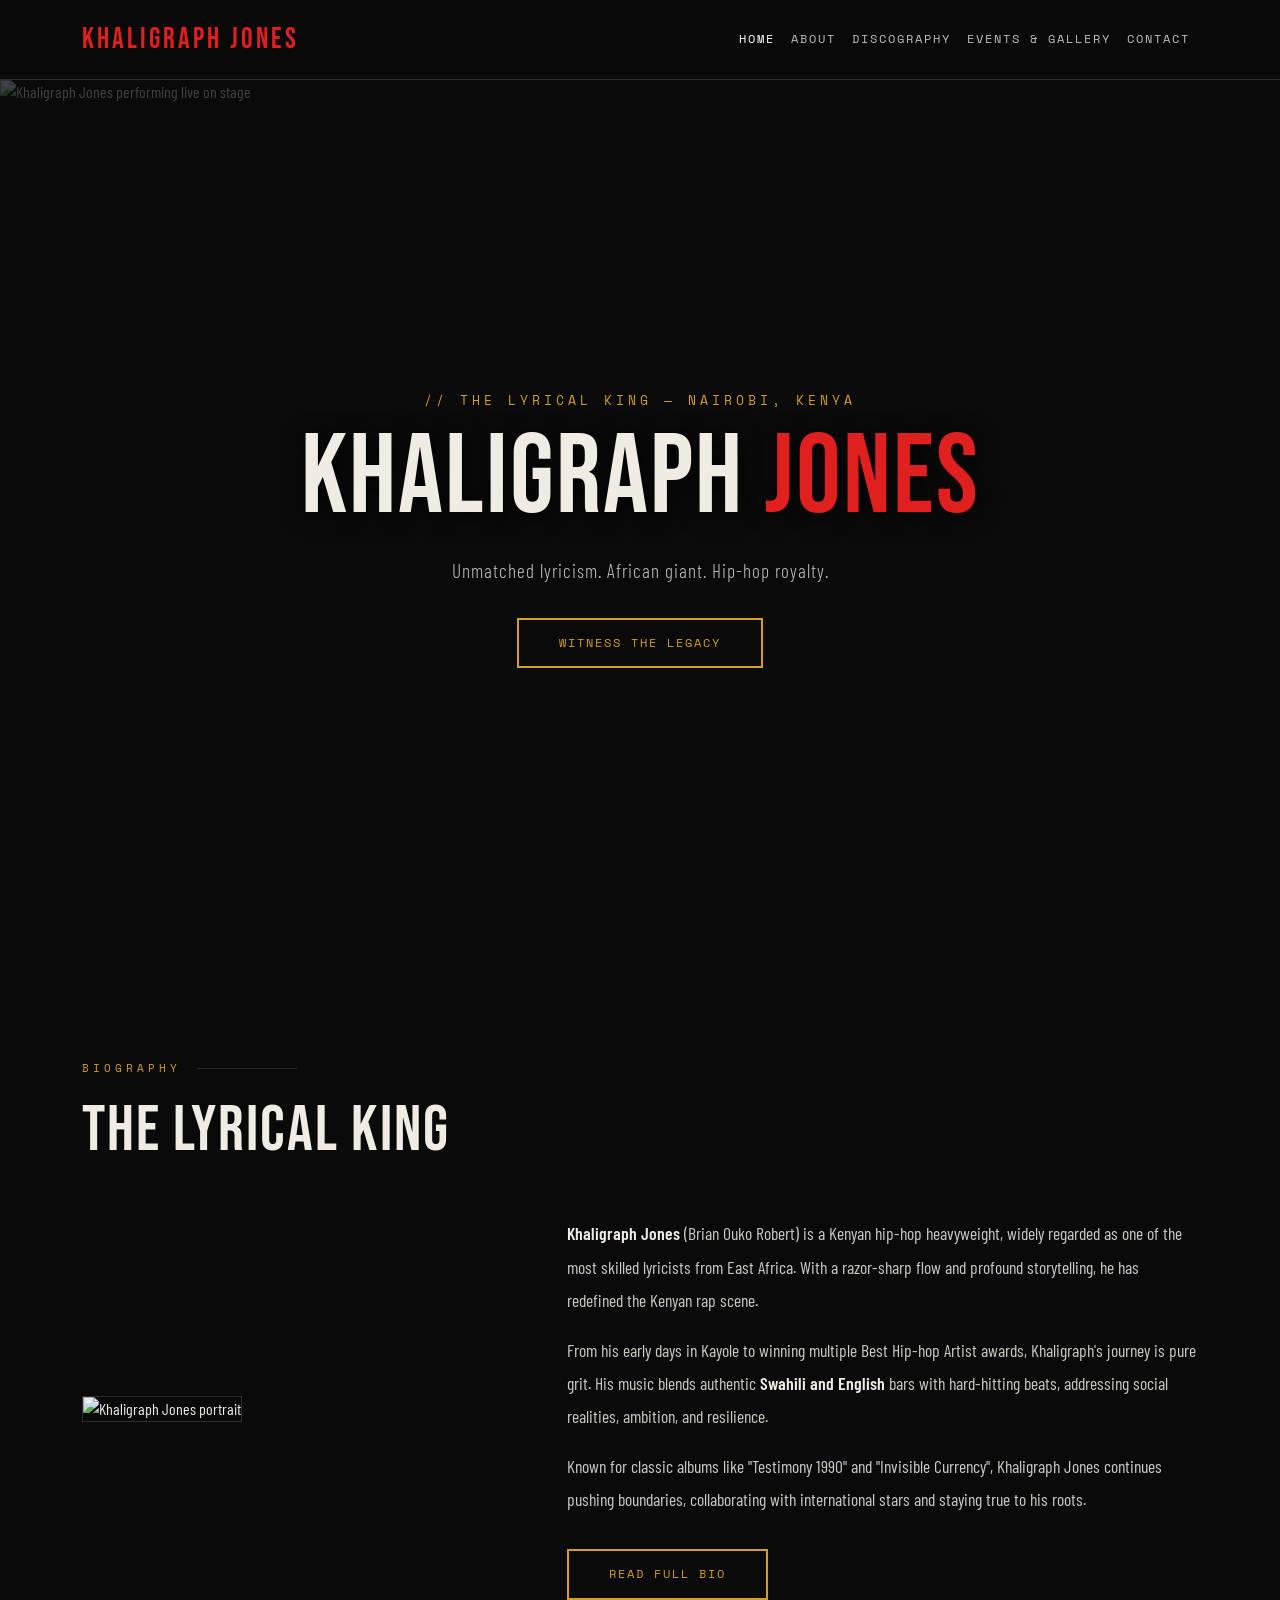
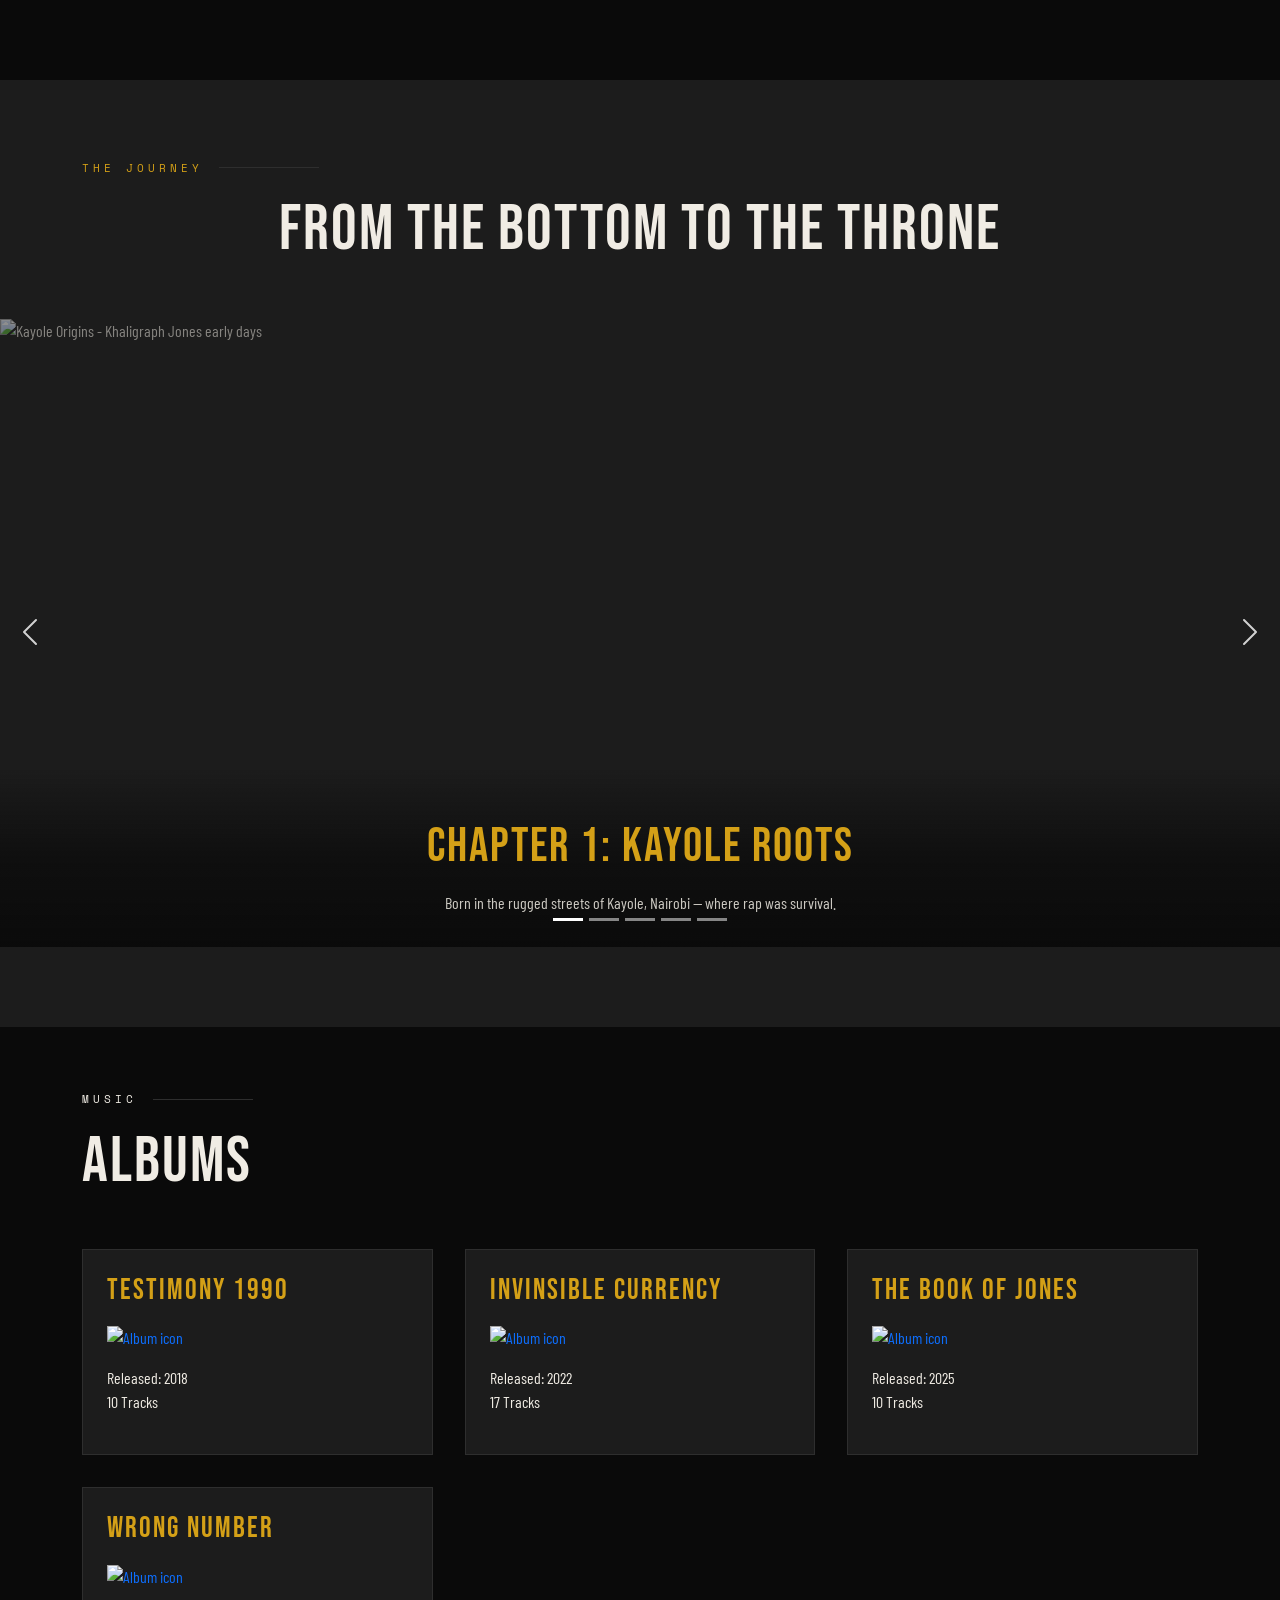
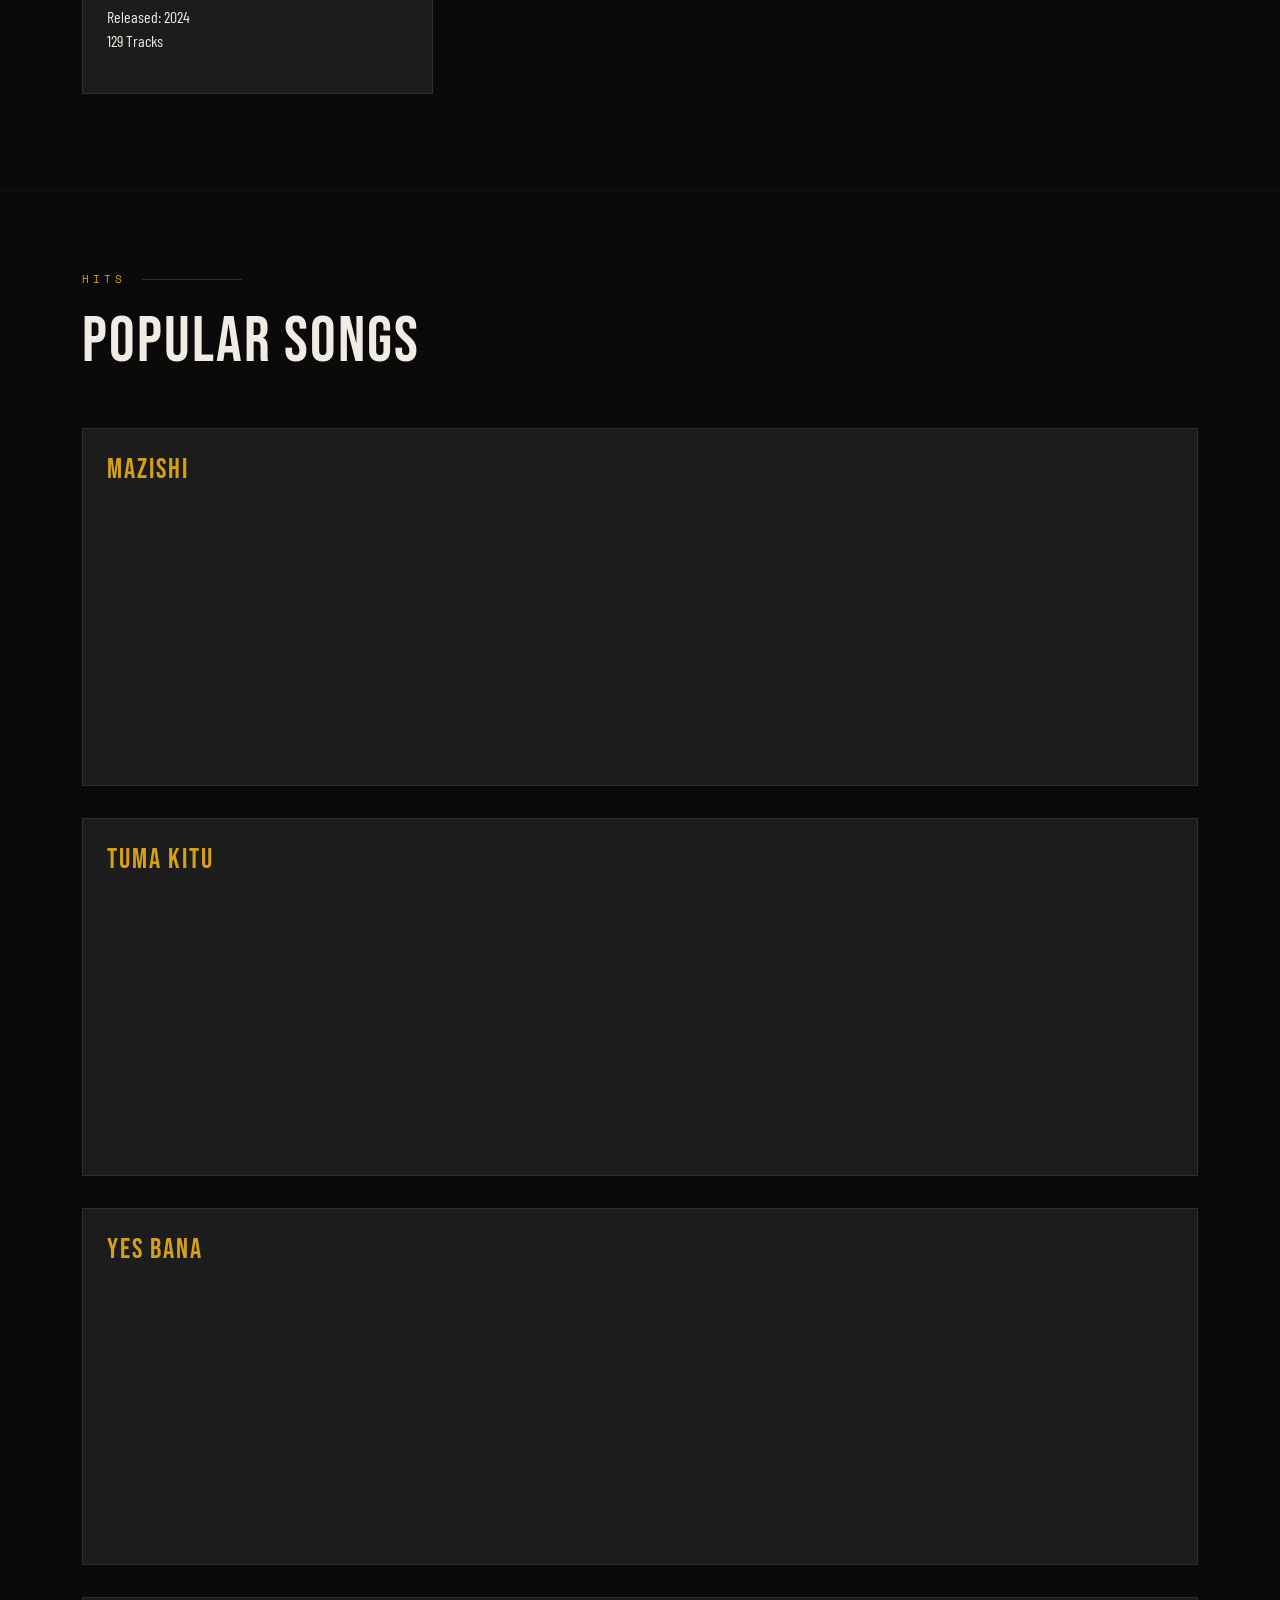
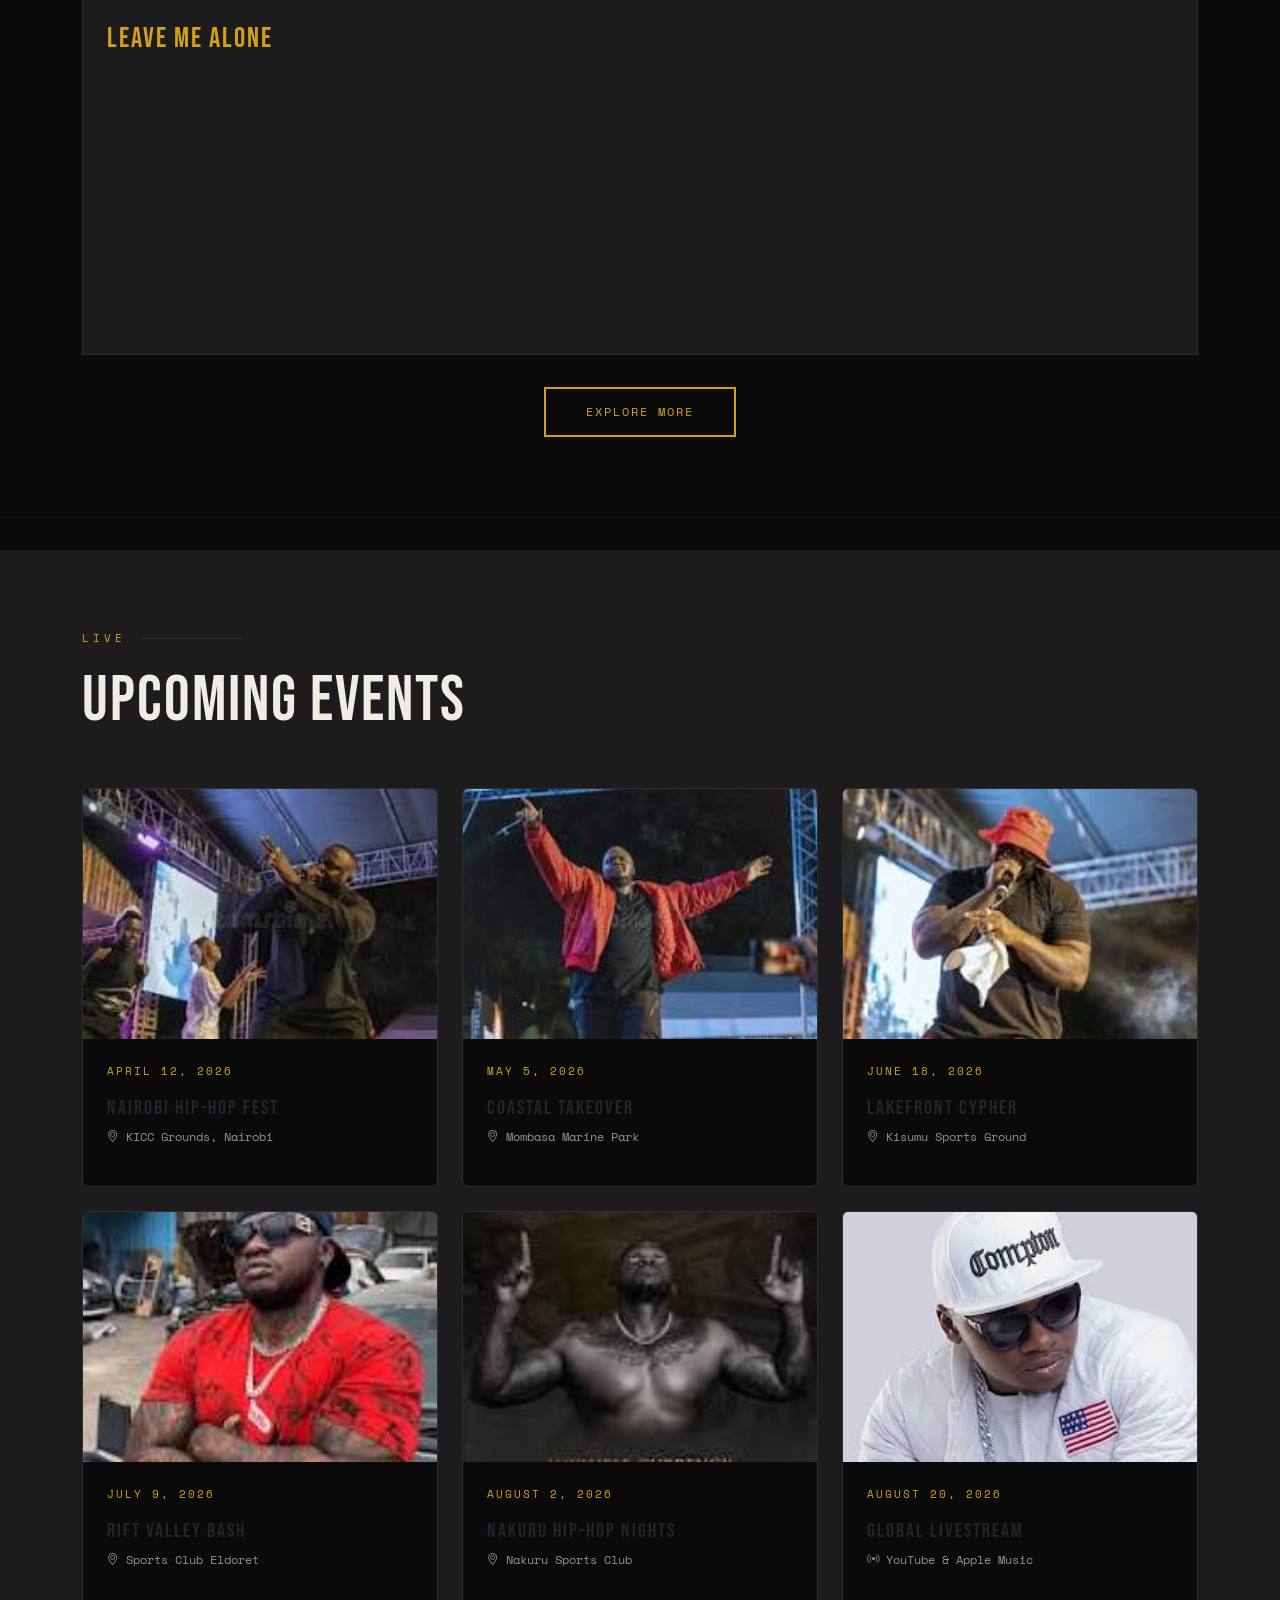
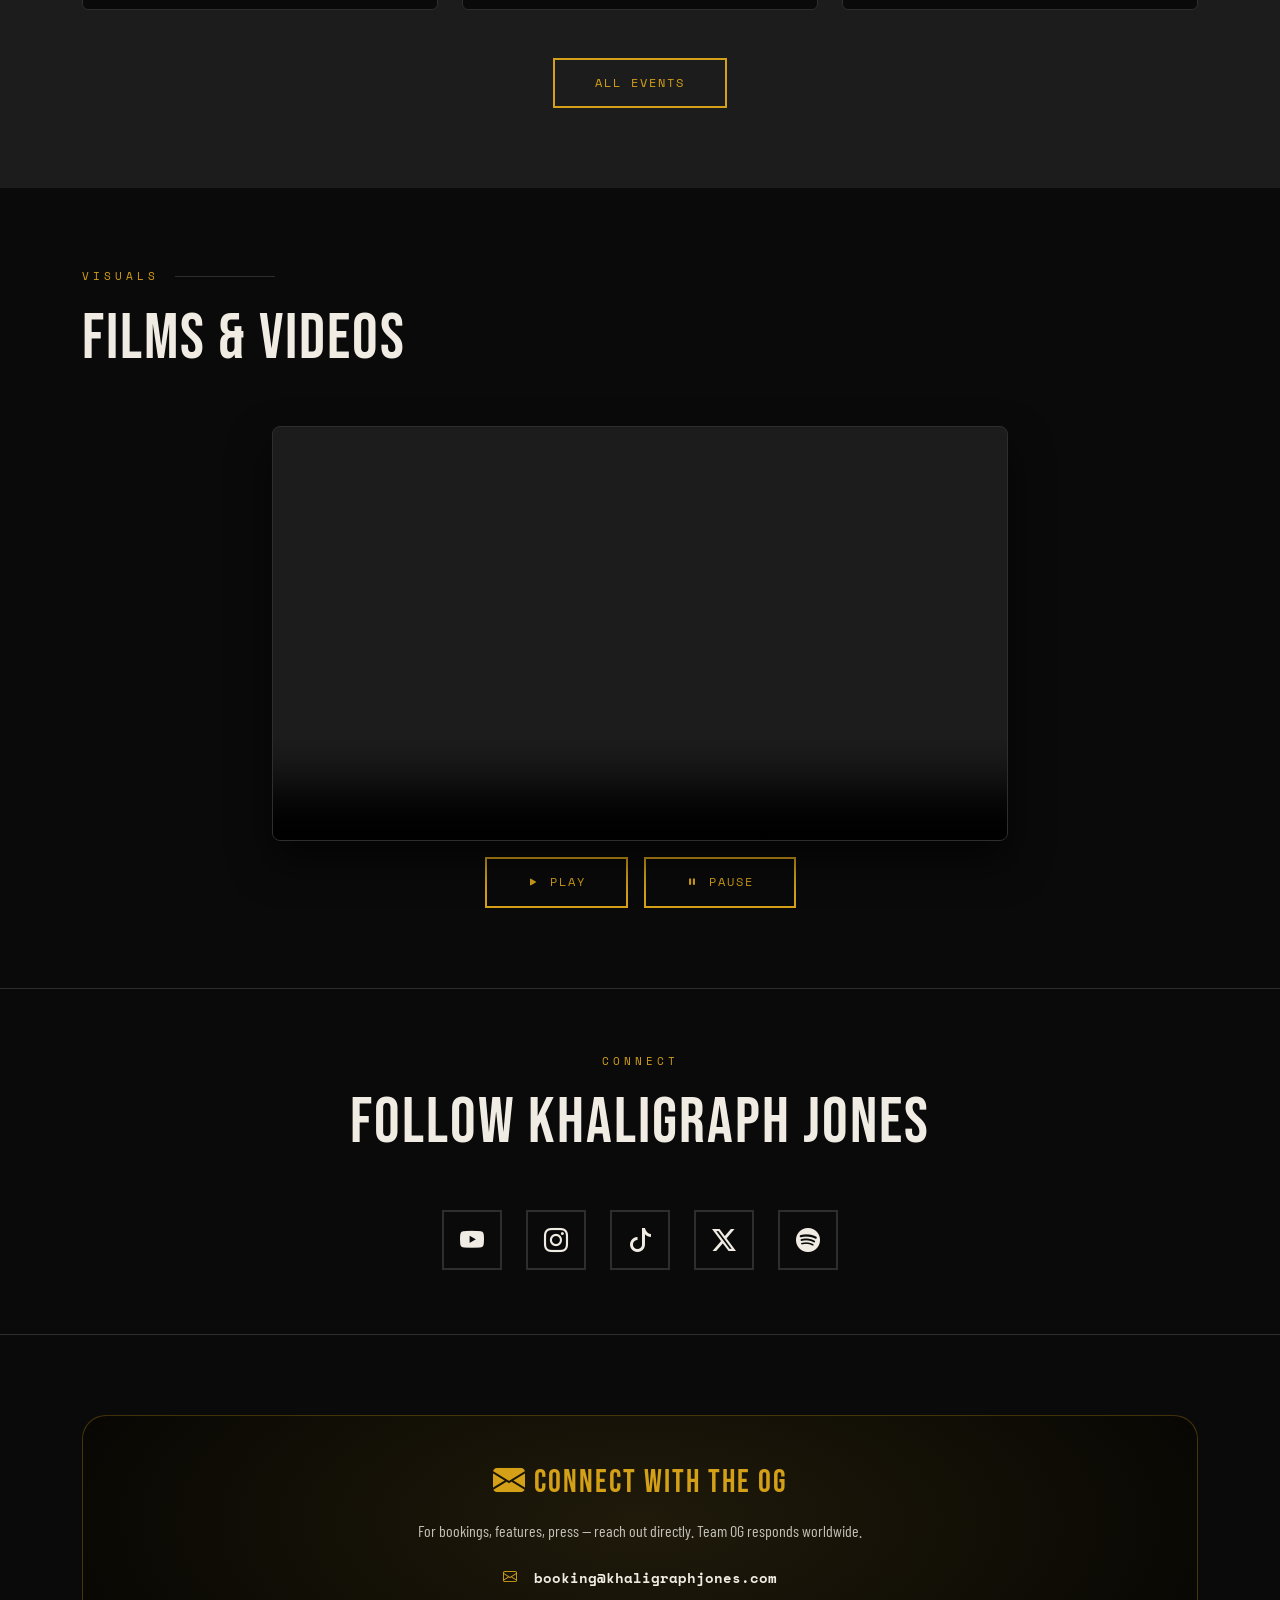
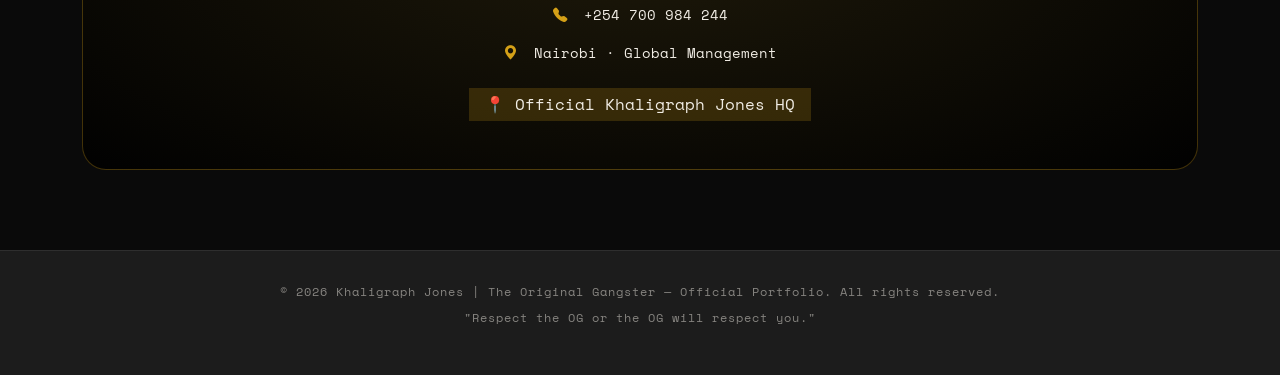
==== commit ef287db0: "Fix linter warnings and inline styles" ====
--- a/index.html
+++ b/index.html
@@ -54,7 +54,6 @@
         /* Navbar */
         .navbar {
             background: linear-gradient(to bottom, rgba(10, 10, 10, 0.98), rgba(10, 10, 10, 0.9));
-            backdrop-filter: blur(10px);
             border-bottom: 1px solid var(--bg-mid);
             padding: 0.8rem 0;
         }
@@ -159,30 +158,12 @@
             transition: all 0.3s ease;
             display: inline-block;
             text-decoration: none;
+            cursor: pointer;
         }
 
         .btn-gold:hover {
             background-color: var(--gold);
             color: var(--bg-dark);
-        }
-
-        .btn-red {
-            background-color: var(--red);
-            border: 2px solid var(--red);
-            color: var(--white);
-            font-family: 'Space Mono', monospace;
-            font-size: 0.75rem;
-            letter-spacing: 2px;
-            text-transform: uppercase;
-            padding: 0.9rem 2.5rem;
-            transition: all 0.3s ease;
-            text-decoration: none;
-            display: inline-block;
-        }
-
-        .btn-red:hover {
-            background-color: transparent;
-            color: var(--red);
         }
 
         /* Section Common */
@@ -210,6 +191,16 @@
             max-width: 100px;
         }
 
+        .section-label-center {
+            font-family: 'Space Mono', monospace;
+            font-size: 0.7rem;
+            letter-spacing: 4px;
+            color: var(--gold);
+            text-transform: uppercase;
+            margin-bottom: 1rem;
+            text-align: center;
+        }
+
         .section-title {
             font-size: clamp(2.5rem, 5vw, 4rem);
             margin-bottom: 3rem;
@@ -279,48 +270,7 @@
             opacity: 0.8;
         }
 
-        /* Discography */
-        .discography-section {
-            background-color: var(--bg-dark);
-        }
-
-        .song-card {
-            background-color: var(--bg-grey);
-            border: 1px solid var(--bg-mid);
-            transition: all 0.3s ease;
-            height: 100%;
-            border-radius: 0;
-        }
-
-        .song-card:hover {
-            border-color: var(--gold);
-            transform: translateY(-5px);
-        }
-
-        .song-card .card-body {
-            padding: 1.5rem;
-        }
-
-        .song-card .card-title {
-            font-family: 'Bebas Neue', sans-serif;
-            font-size: 1.5rem;
-            color: var(--white);
-            margin-bottom: 0.5rem;
-        }
-
-        .featured-album {
-            background: linear-gradient(135deg, var(--bg-grey) 0%, var(--bg-mid) 100%);
-            border: 2px solid var(--gold);
-            padding: 3rem;
-            margin-bottom: 3rem;
-        }
-
-        .featured-album h3 {
-            font-size: 2.5rem;
-            color: var(--gold);
-        }
-
-        /* Events + Gallery Section (Redesigned) */
+        /* Events */
         .events-section {
             background-color: var(--bg-grey);
         }
@@ -365,90 +315,34 @@
             color: rgba(240, 236, 228, 0.6);
         }
 
-        .btn-ticket {
-            background-color: transparent;
-            border: 1px solid var(--gold);
-            color: var(--gold);
-            padding: 0.5rem 1.5rem;
-            font-family: 'Space Mono', monospace;
-            font-size: 0.7rem;
-            text-decoration: none;
-            transition: 0.3s;
-        }
-
-        .btn-ticket:hover {
-            background-color: var(--gold);
-            color: var(--bg-dark);
-        }
-
-        /* Gallery Grid */
-        .gallery-grid {
-            display: grid;
-            grid-template-columns: repeat(auto-fit, minmax(260px, 1fr));
-            gap: 1.5rem;
-            margin-top: 2rem;
-        }
-
-        .gallery-card {
-            overflow: hidden;
-            border: 1px solid var(--bg-mid);
-            transition: all 0.3s ease;
-            background-color: var(--bg-dark);
-        }
-
-        .gallery-card img {
-            width: 100%;
-            height: 220px;
-            object-fit: cover;
-            transition: transform 0.4s ease;
-        }
-
-        .gallery-card:hover {
-            border-color: var(--gold);
-            transform: translateY(-5px);
-        }
-
-        .gallery-card:hover img {
-            transform: scale(1.05);
-        }
-
-        .gallery-card p {
-            padding: 0.8rem;
-            text-align: center;
-            font-family: 'Space Mono', monospace;
-            font-size: 0.7rem;
-            color: var(--gold);
-            letter-spacing: 1px;
-            margin: 0;
-        }
-
         /* Films Section */
         .films-section {
             background-color: var(--bg-dark);
             overflow: hidden;
-            /* Prevents bubbles from causing side-scroll on the body */
-        }
-
-        /* Video Styling (Kept as requested) */
-        /* Keep the video container stable and sharp */
+        }
+
         .video-container {
             position: relative;
             background-color: var(--bg-grey);
             border: 1px solid var(--bg-mid);
             border-radius: 8px;
-            /* Slight rounding looks better than sharp corners */
             overflow: hidden;
             box-shadow: 0 20px 40px rgba(0, 0, 0, 0.6);
             z-index: 2;
-            /* Keeps it above any floating bubbles if they overlap */
         }
 
         .video-container video {
             width: 100%;
             display: block;
             aspect-ratio: 16 / 9;
-            /* Maintains cinematic proportions */
             object-fit: cover;
+        }
+
+        .video-controls {
+            margin-top: 1rem;
+            display: flex;
+            gap: 1rem;
+            justify-content: center;
         }
 
         /* Social Section */
@@ -471,6 +365,7 @@
             justify-content: center;
             transition: all 0.3s ease;
             text-decoration: none;
+            border-radius: 0;
         }
 
         .social-btn:hover {
@@ -509,6 +404,21 @@
             margin-right: 0.5rem;
         }
 
+        .contact-description {
+            margin: 1rem 0;
+            color: rgba(240, 236, 228, 0.8);
+        }
+
+        .contact-badge {
+            margin-top: 1.5rem;
+        }
+
+        .contact-badge span {
+            background: rgba(212, 160, 23, 0.2);
+            padding: 0.3rem 1rem;
+            display: inline-block;
+        }
+
         /* Footer */
         .footer {
             background-color: var(--bg-grey);
@@ -525,28 +435,96 @@
             margin: 0;
         }
 
+        .footer-quote {
+            margin-top: 0.5rem;
+            font-family: 'Space Mono', monospace;
+            font-size: 0.75rem;
+            color: rgba(240, 236, 228, 0.5);
+            letter-spacing: 1px;
+        }
+
+        /* Discography Custom Styles */
+        .discography-custom {
+            padding: 3rem 0;
+        }
+
+        .discography-custom ul {
+            list-style: none;
+            padding: 0;
+            display: grid;
+            grid-template-columns: repeat(auto-fit, minmax(280px, 1fr));
+            gap: 2rem;
+            margin-top: 2rem;
+        }
+
+        .discography-custom li {
+            background-color: var(--bg-grey);
+            border: 1px solid var(--bg-mid);
+            transition: all 0.3s ease;
+        }
+
+        .discography-custom li:hover {
+            border-color: var(--gold);
+            transform: translateY(-5px);
+        }
+
+        .discography-custom a {
+            text-decoration: none;
+            display: block;
+            padding: 1.5rem;
+        }
+
+        .discography-custom h3 {
+            color: var(--gold);
+            font-size: 1.8rem;
+            margin-bottom: 1rem;
+        }
+
+        .discography-custom p {
+            color: var(--white);
+            margin-top: 1rem;
+        }
+
+        .songs-custom {
+            padding: 3rem 0;
+        }
+
+        .songs-custom article {
+            background-color: var(--bg-grey);
+            padding: 1.5rem;
+            margin-bottom: 2rem;
+            border: 1px solid var(--bg-mid);
+        }
+
+        .songs-custom h3 {
+            color: var(--gold);
+            margin-bottom: 1rem;
+        }
+
+        iframe {
+            border: none;
+            border-radius: 8px;
+            overflow: hidden;
+        }
+
+        hr {
+            border-color: var(--bg-mid);
+            margin: 2rem 0;
+        }
+
         /* Responsive */
         @media (max-width: 768px) {
             .section-padding {
                 padding: 3rem 0;
             }
 
-            .event-card-modern {
-                flex-direction: column;
-                text-align: center;
-            }
-
-            .featured-album {
-                padding: 1.5rem;
-            }
-
             .carousel-item {
                 height: 60vh;
                 min-height: 400px;
             }
 
-            .gallery-grid {
-                grid-template-columns: repeat(auto-fit, minmax(200px, 1fr));
+            .discography-custom ul {
+                grid-template-columns: 1fr;
             }
         }
     </style>
@@ -557,7 +535,8 @@
     <nav class="navbar navbar-expand-lg navbar-dark sticky-top">
         <div class="container">
             <a class="navbar-brand" href="#">KHALIGRAPH JONES</a>
-            <button class="navbar-toggler" type="button" data-bs-toggle="collapse" data-bs-target="#navbarNav">
+            <button class="navbar-toggler" type="button" data-bs-toggle="collapse" data-bs-target="#navbarNav"
+                aria-label="Toggle navigation">
                 <span class="navbar-toggler-icon"></span>
             </button>
             <div class="collapse navbar-collapse" id="navbarNav">
@@ -565,7 +544,7 @@
                     <li class="nav-item"><a class="nav-link active" href="#home">Home</a></li>
                     <li class="nav-item"><a class="nav-link" href="#about">About</a></li>
                     <li class="nav-item"><a class="nav-link" href="#discography">Discography</a></li>
-                    <li class="nav-item"><a class="nav-link" href="#events-gallery">Events & Gallery</a></li>
+                    <li class="nav-item"><a class="nav-link" href="#events">Events & Gallery</a></li>
                     <li class="nav-item"><a class="nav-link" href="#contact">Contact</a></li>
                 </ul>
             </div>
@@ -575,7 +554,7 @@
     <!-- Hero Section -->
     <section class="hero-section" id="home">
         <img src="https://placehold.co/1920x1080/1a1a1a/d4a017?text=Khaligraph+Jones+Live" class="hero-bg"
-            alt="Khaligraph Jones">
+            alt="Khaligraph Jones performing live on stage" loading="lazy">
         <div class="hero-overlay"></div>
         <div class="hero-content">
             <p class="hero-eyebrow">// The Lyrical King — Nairobi, Kenya</p>
@@ -592,7 +571,7 @@
             <h2 class="section-title">The Lyrical King</h2>
             <div class="row align-items-center g-5">
                 <div class="col-lg-5">
-                    <img src="Images/images.webp" class="about-img" alt="Khaligraph Jones">
+                    <img src="Images/images.webp" class="about-img" alt="Khaligraph Jones portrait" loading="lazy">
                 </div>
                 <div class="col-lg-7">
                     <p class="about-text"><strong>Khaligraph Jones</strong> (Brian Ouko Robert) is a Kenyan hip-hop
@@ -605,7 +584,7 @@
                     <p class="about-text">Known for classic albums like "Testimony 1990" and "Invisible Currency",
                         Khaligraph Jones continues pushing boundaries, collaborating with international stars and
                         staying true to his roots.</p>
-                    <a href="#" class="btn-gold mt-3 d-inline-block">Read Full Bio</a>
+                    <a href="javascript:void(0);" class="btn-gold mt-3 d-inline-block">Read Full Bio</a>
                 </div>
             </div>
         </div>
@@ -619,166 +598,161 @@
         </div>
         <div id="journeyCarousel" class="carousel slide" data-bs-ride="carousel" data-bs-interval="4000">
             <div class="carousel-indicators">
-                <button type="button" data-bs-target="#journeyCarousel" data-bs-slide-to="0" class="active"></button>
-                <button type="button" data-bs-target="#journeyCarousel" data-bs-slide-to="1"></button>
-                <button type="button" data-bs-target="#journeyCarousel" data-bs-slide-to="2"></button>
-                <button type="button" data-bs-target="#journeyCarousel" data-bs-slide-to="3"></button>
-                <button type="button" data-bs-target="#journeyCarousel" data-bs-slide-to="4"></button>
+                <button type="button" data-bs-target="#journeyCarousel" data-bs-slide-to="0" class="active"
+                    aria-label="Slide 1"></button>
+                <button type="button" data-bs-target="#journeyCarousel" data-bs-slide-to="1"
+                    aria-label="Slide 2"></button>
+                <button type="button" data-bs-target="#journeyCarousel" data-bs-slide-to="2"
+                    aria-label="Slide 3"></button>
+                <button type="button" data-bs-target="#journeyCarousel" data-bs-slide-to="3"
+                    aria-label="Slide 4"></button>
+                <button type="button" data-bs-target="#journeyCarousel" data-bs-slide-to="4"
+                    aria-label="Slide 5"></button>
             </div>
             <div class="carousel-inner">
-                <div class="carousel-item active"><img
-                        src="https://placehold.co/1600x900/2a2a2a/d4a017?text=Kayole+Origins" alt="Kayole">
+                <div class="carousel-item active">
+                    <img src="https://placehold.co/1600x900/2a2a2a/d4a017?text=Kayole+Origins"
+                        alt="Kayole Origins - Khaligraph Jones early days" loading="lazy">
                     <div class="carousel-caption">
                         <h3>Chapter 1: Kayole Roots</h3>
                         <p>Born in the rugged streets of Kayole, Nairobi — where rap was survival.</p>
                     </div>
                 </div>
-                <div class="carousel-item"><img src="https://placehold.co/1600x900/2a2a2a/d4a017?text=The+Grind"
-                        alt="Grind">
+                <div class="carousel-item">
+                    <img src="https://placehold.co/1600x900/2a2a2a/d4a017?text=The+Grind"
+                        alt="The Grind - Khaligraph Jones working hard" loading="lazy">
                     <div class="carousel-caption">
                         <h3>Chapter 2: The Grind</h3>
                         <p>Countless cyphers, freestyles, and local battles. The hunger was undeniable.</p>
                     </div>
                 </div>
-                <div class="carousel-item"><img
-                        src="https://placehold.co/1600x900/2a2a2a/d4a017?text=First+Breakthrough" alt="Breakthrough">
+                <div class="carousel-item">
+                    <img src="https://placehold.co/1600x900/2a2a2a/d4a017?text=First+Breakthrough"
+                        alt="First Breakthrough - Khaligraph Jones success" loading="lazy">
                     <div class="carousel-caption">
                         <h3>Chapter 3: First Break</h3>
                         <p>2012's viral moment — the world began to notice the lyrical beast.</p>
                     </div>
                 </div>
-                <div class="carousel-item"><img src="https://placehold.co/1600x900/2a2a2a/d4a017?text=Rising+Star"
-                        alt="Rising">
+                <div class="carousel-item">
+                    <img src="https://placehold.co/1600x900/2a2a2a/d4a017?text=Rising+Star"
+                        alt="Rising Star - Khaligraph Jones Africa rising" loading="lazy">
                     <div class="carousel-caption">
                         <h3>Chapter 4: Africa Rising</h3>
                         <p>Collaborations with Sarkodie, MI Abaga, and headlining festivals across Africa.</p>
                     </div>
                 </div>
-                <div class="carousel-item"><img src="https://placehold.co/1600x900/2a2a2a/d4a017?text=Legacy"
-                        alt="Legacy">
+                <div class="carousel-item">
+                    <img src="https://placehold.co/1600x900/2a2a2a/d4a017?text=Legacy"
+                        alt="Legacy - Khaligraph Jones hip-hop legacy" loading="lazy">
                     <div class="carousel-caption">
                         <h3>Chapter 5: The King's Legacy</h3>
                         <p>Multiple awards, platinum records, and a throne built for African hip-hop.</p>
                     </div>
                 </div>
             </div>
-            <button class="carousel-control-prev" type="button" data-bs-target="#journeyCarousel"
-                data-bs-slide="prev"><span class="carousel-control-prev-icon"></span></button>
-            <button class="carousel-control-next" type="button" data-bs-target="#journeyCarousel"
-                data-bs-slide="next"><span class="carousel-control-next-icon"></span></button>
+            <button class="carousel-control-prev" data-bs-target="#journeyCarousel" data-bs-slide="prev"
+                aria-label="Previous slide">
+                <span class="carousel-control-prev-icon" aria-hidden="true"></span>
+            </button>
+            <button class="carousel-control-next" data-bs-target="#journeyCarousel" data-bs-slide="next"
+                aria-label="Next slide">
+                <span class="carousel-control-next-icon" aria-hidden="true"></span>
+            </button>
         </div>
     </section>
 
-    <!-- Discography Section -->
-    <br> <br>
-    <hr> <br>
-
-    <section>
-        <h2> ALBUMS </h2>
-        <ul>
-            <li>
-                <a href="https://www.youtube.com/watch?v=DCAJxCI9R5c&list=PLUymp-xKmuBUMLiigxLWq3-GggPT4ziRX"
-                    target="_blank">
-                    <article>
-                        <h3> Testimony 1990 </h3>
-                        <img src="https://files.svgcdn.io/famicons/albums-outline.svg" alt="album" width="80" />
-
-                        <p>
-                            Released: 2018 <br> 10 Tracks
-                        </p>
-                    </article>
-                </a>
-            </li>
-
-            <li>
-                <a href="https://www.youtube.com/playlist?list=OLAK5uy_l5f3RdOSBrkYcAZc-kSX5cnsTXGXWuvkE"
-                    target="_blank">
-                    <article>
-                        <h3> Invinsible Currency </h3>
-                        <img src="https://files.svgcdn.io/famicons/albums-outline.svg" alt="album" width="80" />
-                        <p>
-                            Released: 2022 <br> 17 Tracks
-                        </p>
-                    </article>
-                </a>
-            </li>
-
-            <li>
-                <a href="https://www.youtube.com/watch?v=fJAVnwq2xIo&list=PL5yFZMqIXMMbK9kwzzxC9-9uEAOXOGvMT"
-                    target="_blank">
-                    <article>
-                        <h3> The Book Of Jones </h3>
-                        <img src="https://files.svgcdn.io/famicons/albums-outline.svg" alt="album" width="80" />
-
-                        <p>
-                            Released: 2025 <br> 10 Tracks
-                        </p>
-                    </article>
-                </a>
-            </li>
-
-            <li>
-                <a href="https://www.youtube.com/watch?v=rrG1GAaq79Q&list=PLeFeIQbZaL1cTWp_v-RJLET7jy9zbHkly"
-                    target="_blank">
-                    <article>
-                        <h3> Wrong Number </h3>
-                        <img src="https://files.svgcdn.io/famicons/albums-outline.svg" alt="Icon" width="80" />
-                        <p>
-                            Released: 2024 <br> 129 Tracks
-                        </p>
-                    </article>
-                </a>
-            </li>
-        </ul>
+    <!-- Discography Section - Albums -->
+    <section class="discography-custom" id="discography">
+        <div class="container">
+            <p class="section-label">Music</p>
+            <h2 class="section-title">Albums</h2>
+            <ul>
+                <li>
+                    <a href="https://www.youtube.com/watch?v=DCAJxCI9R5c&list=PLUymp-xKmuBUMLiigxLWq3-GggPT4ziRX"
+                        target="_blank" rel="noopener noreferrer">
+                        <article>
+                            <h3>Testimony 1990</h3>
+                            <img src="https://files.svgcdn.io/famicons/albums-outline.svg" alt="Album icon" width="80"
+                                height="80" loading="lazy">
+                            <p>Released: 2018 <br> 10 Tracks</p>
+                        </article>
+                    </a>
+                </li>
+                <li>
+                    <a href="https://www.youtube.com/playlist?list=OLAK5uy_l5f3RdOSBrkYcAZc-kSX5cnsTXGXWuvkE"
+                        target="_blank" rel="noopener noreferrer">
+                        <article>
+                            <h3>Invinsible Currency</h3>
+                            <img src="https://files.svgcdn.io/famicons/albums-outline.svg" alt="Album icon" width="80"
+                                height="80" loading="lazy">
+                            <p>Released: 2022 <br> 17 Tracks</p>
+                        </article>
+                    </a>
+                </li>
+                <li>
+                    <a href="https://www.youtube.com/watch?v=fJAVnwq2xIo&list=PL5yFZMqIXMMbK9kwzzxC9-9uEAOXOGvMT"
+                        target="_blank" rel="noopener noreferrer">
+                        <article>
+                            <h3>The Book Of Jones</h3>
+                            <img src="https://files.svgcdn.io/famicons/albums-outline.svg" alt="Album icon" width="80"
+                                height="80" loading="lazy">
+                            <p>Released: 2025 <br> 10 Tracks</p>
+                        </article>
+                    </a>
+                </li>
+                <li>
+                    <a href="https://www.youtube.com/watch?v=rrG1GAaq79Q&list=PLeFeIQbZaL1cTWp_v-RJLET7jy9zbHkly"
+                        target="_blank" rel="noopener noreferrer">
+                        <article>
+                            <h3>Wrong Number</h3>
+                            <img src="https://files.svgcdn.io/famicons/albums-outline.svg" alt="Album icon" width="80"
+                                height="80" loading="lazy">
+                            <p>Released: 2024 <br> 129 Tracks</p>
+                        </article>
+                    </a>
+                </li>
+            </ul>
+        </div>
     </section>
 
-    <br>
-
-    <section>
-        <h2> POPULAR SONGS </h2>
-
-        <br>
-
-        <article>
-            <h3> Mazishi </h3>
-            <iframe src="https://audiomack.com//embed/khaligraphjones/song/mazishi-1" scrolling="no" width="100%"
-                height="252" frameborder="0" title="Mazishi by Khaligraph Jones"></iframe>
-        </article>
-
-        <br>
-
-        <article>
-            <h3> Tuma Kitu </h3>
-            <iframe src="https://audiomack.com//embed/khaligraphjones/song/tuma-kitu" scrolling="no" width="100%"
-                height="252" frameborder="0" title="Tuma Kitu by Khaligraph Jones"></iframe>
-        </article>
-
-        <br>
-
-        <article>
-            <h3> Yes Bana </h3>
-            <iframe src="https://audiomack.com//embed/khaligraphjones/song/yesbana" scrolling="no" width="100%"
-                height="252" frameborder="0" title="Yes Bana by Khaligraph Jones"></iframe>
-        </article>
-
-        <br>
-
-        <article>
-            <h3> Leave Me Alone </h3>
-            <iframe src="https://audiomack.com//embed/khaligraphjones/song/leave-me-alone" scrolling="no" width="100%"
-                height="252" frameborder="0" title="Leave Me Alone by Khaligraph Jones"></iframe>
-        </article>
-
-        <br>
-
-        <a href="https://audiomack.com/khaligraphjones/songs" target="_blank">
-            Explore More
-        </a>
+    <hr>
+
+    <!-- Popular Songs Section -->
+    <section class="songs-custom">
+        <div class="container">
+            <p class="section-label">Hits</p>
+            <h2 class="section-title">Popular Songs</h2>
+            <article>
+                <h3>Mazishi</h3>
+                <iframe src="https://audiomack.com/embed/khaligraphjones/song/mazishi-1" width="100%" height="252"
+                    title="Mazishi by Khaligraph Jones" allow="encrypted-media" loading="lazy"></iframe>
+            </article>
+            <article>
+                <h3>Tuma Kitu</h3>
+                <iframe src="https://audiomack.com/embed/khaligraphjones/song/tuma-kitu" width="100%" height="252"
+                    title="Tuma Kitu by Khaligraph Jones" allow="encrypted-media" loading="lazy"></iframe>
+            </article>
+            <article>
+                <h3>Yes Bana</h3>
+                <iframe src="https://audiomack.com/embed/khaligraphjones/song/yesbana" width="100%" height="252"
+                    title="Yes Bana by Khaligraph Jones" allow="encrypted-media" loading="lazy"></iframe>
+            </article>
+            <article>
+                <h3>Leave Me Alone</h3>
+                <iframe src="https://audiomack.com/embed/khaligraphjones/song/leave-me-alone" width="100%" height="252"
+                    title="Leave Me Alone by Khaligraph Jones" allow="encrypted-media" loading="lazy"></iframe>
+            </article>
+            <div class="text-center mt-4">
+                <a href="https://audiomack.com/khaligraphjones/songs" target="_blank" rel="noopener noreferrer"
+                    class="btn-gold">Explore More</a>
+            </div>
+        </div>
     </section>
 
-    <br> <br>
-    <hr> <br>
-    <!-- Gallery Grid - Sharp and Modern -->
+    <hr>
+
+    <!-- Events Section -->
     <section class="events-section section-padding" id="events">
         <div class="container">
             <p class="section-label">Live</p>
@@ -786,7 +760,7 @@
             <div class="row g-4">
                 <div class="col-md-6 col-lg-4">
                     <div class="card event-card">
-                        <img src="Images/image 1.png">
+                        <img src="Images/image%201.png" alt="Nairobi Hip-hop Fest event" loading="lazy">
                         <div class="card-body">
                             <p class="event-date">April 12, 2026</p>
                             <h5 class="card-title">Nairobi Hip-hop Fest</h5>
@@ -796,7 +770,7 @@
                 </div>
                 <div class="col-md-6 col-lg-4">
                     <div class="card event-card">
-                        <img src="Images/image 2.png">
+                        <img src="Images/image%202.png" alt="Coastal Takeover event" loading="lazy">
                         <div class="card-body">
                             <p class="event-date">May 5, 2026</p>
                             <h5 class="card-title">Coastal Takeover</h5>
@@ -806,7 +780,7 @@
                 </div>
                 <div class="col-md-6 col-lg-4">
                     <div class="card event-card">
-                        <img src="Images/image 3.png">
+                        <img src="Images/image%203.png" alt="Lakefront Cypher event" loading="lazy">
                         <div class="card-body">
                             <p class="event-date">June 18, 2026</p>
                             <h5 class="card-title">Lakefront Cypher</h5>
@@ -816,7 +790,7 @@
                 </div>
                 <div class="col-md-6 col-lg-4">
                     <div class="card event-card">
-                        <img src="Images/image 4.png">
+                        <img src="Images/image%204.png" alt="Rift Valley Bash event" loading="lazy">
                         <div class="card-body">
                             <p class="event-date">July 9, 2026</p>
                             <h5 class="card-title">Rift Valley Bash</h5>
@@ -826,7 +800,7 @@
                 </div>
                 <div class="col-md-6 col-lg-4">
                     <div class="card event-card">
-                        <img src="Images/image 5.png">
+                        <img src="Images/image%205.png" alt="Nakuru Hip-hop Nights event" loading="lazy">
                         <div class="card-body">
                             <p class="event-date">August 2, 2026</p>
                             <h5 class="card-title">Nakuru Hip-hop Nights</h5>
@@ -836,7 +810,7 @@
                 </div>
                 <div class="col-md-6 col-lg-4">
                     <div class="card event-card">
-                        <img src="Images/image 6.png">
+                        <img src="Images/image%206.png" alt="Global Livestream event" loading="lazy">
                         <div class="card-body">
                             <p class="event-date">August 20, 2026</p>
                             <h5 class="card-title">Global Livestream</h5>
@@ -845,9 +819,8 @@
                     </div>
                 </div>
             </div>
-            <div class="text-center mt-5"><a href="#" class="btn btn-gold">All Events</a></div>
-        </div>
-
+            <div class="text-center mt-5"><a href="javascript:void(0);" class="btn-gold">All Events</a></div>
+        </div>
     </section>
 
     <!-- Films Section -->
@@ -858,31 +831,40 @@
             <div class="row justify-content-center">
                 <div class="col-lg-8">
                     <div class="video-container">
-                        <video id="mainVideo" poster="MEDIA/photos/Screenshot 2026-03-26 072404.png" controls>
-                            <source src="Media/KHALIGRAPH 'OG' JONES - MBONA.mp4" type="video/mp4">
+                        <video id="mainVideo" poster="MEDIA/photos/Screenshot%202026-03-26%20072404.png" controls
+                            aria-label="Khaligraph Jones music video">
+                            <source src="Media/KHALIGRAPH%20'OG'%20JONES%20-%20MBONA.mp4" type="video/mp4">
+                            Your browser does not support the video tag.
                         </video>
                     </div>
                     <div class="video-controls">
-                        <button id="playBtn" class="btn btn-gold"><i class="bi bi-play-fill"></i> Play</button>
-                        <button id="pauseBtn" class="btn btn-gold"><i class="bi bi-pause-fill"></i> Pause</button>
+                        <button id="playBtn" class="btn-gold" aria-label="Play video"><i class="bi bi-play-fill"></i>
+                            Play</button>
+                        <button id="pauseBtn" class="btn-gold" aria-label="Pause video"><i class="bi bi-pause-fill"></i>
+                            Pause</button>
                     </div>
                 </div>
             </div>
-
+        </div>
     </section>
 
     <!-- Social Section -->
     <section class="social-section" id="social">
         <div class="container text-center">
-            <p class="section-label justify-content-center">Connect</p>
+            <p class="section-label-center">Connect</p>
             <h2 class="section-title">Follow Khaligraph Jones</h2>
             <div class="d-flex justify-content-center gap-4 mt-4 flex-wrap">
-                <a href="https://www.youtube.com/" target="_blank" class="social-btn"><i class="bi bi-youtube"></i></a>
-                <a href="https://www.instagram.com/" target="_blank" class="social-btn"><i
-                        class="bi bi-instagram"></i></a>
-                <a href="https://www.tiktok.com/" target="_blank" class="social-btn"><i class="bi bi-tiktok"></i></a>
-                <a href="https://twitter.com/" target="_blank" class="social-btn"><i class="bi bi-twitter-x"></i></a>
-                <a href="https://open.spotify.com/" target="_blank" class="social-btn"><i class="bi bi-spotify"></i></a>
+                <a href="https://www.youtube.com/@KhaligraphJones" target="_blank" rel="noopener noreferrer"
+                    class="social-btn" aria-label="YouTube" title="YouTube"><i class="bi bi-youtube"></i></a>
+                <a href="https://www.instagram.com/khaligraph_jones/" target="_blank" rel="noopener noreferrer"
+                    class="social-btn" aria-label="Instagram" title="Instagram"><i class="bi bi-instagram"></i></a>
+                <a href="https://www.tiktok.com/@khaligraphjones" target="_blank" rel="noopener noreferrer"
+                    class="social-btn" aria-label="TikTok" title="TikTok"><i class="bi bi-tiktok"></i></a>
+                <a href="https://twitter.com/khaligraphjones" target="_blank" rel="noopener noreferrer"
+                    class="social-btn" aria-label="Twitter" title="Twitter"><i class="bi bi-twitter-x"></i></a>
+                <a href="https://open.spotify.com/artist/6OZR5t84Z0KVuCacO6SjVI" target="_blank"
+                    rel="noopener noreferrer" class="social-btn" aria-label="Spotify" title="Spotify"><i
+                        class="bi bi-spotify"></i></a>
             </div>
         </div>
     </section>
@@ -892,16 +874,15 @@
         <div class="container">
             <div class="contact-neon">
                 <h2><i class="bi bi-envelope-fill"></i> Connect With The OG</h2>
-                <p style="margin: 1rem 0; color: rgba(240,236,228,0.8);">For bookings, features, press — reach out
-                    directly. Team OG responds worldwide.</p>
+                <p class="contact-description">For bookings, features, press — reach out directly. Team OG responds
+                    worldwide.</p>
                 <div class="contact-info">
                     <p><i class="bi bi-envelope"></i> <strong>booking@khaligraphjones.com</strong></p>
                     <p><i class="bi bi-telephone-fill"></i> +254 700 984 244</p>
                     <p><i class="bi bi-geo-alt-fill"></i> Nairobi · Global Management</p>
                 </div>
-                <div style="margin-top: 1.5rem;">
-                    <span class="font-mono" style="background: rgba(212,160,23,0.2); padding: 0.3rem 1rem;">📍 Official
-                        Khaligraph Jones HQ</span>
+                <div class="contact-badge">
+                    <span class="font-mono">📍 Official Khaligraph Jones HQ</span>
                 </div>
             </div>
         </div>
@@ -912,17 +893,30 @@
         <div class="container">
             <p class="footer-text">© 2026 Khaligraph Jones | The Original Gangster — Official Portfolio. All rights
                 reserved.</p>
-            <p class="footer-text" style="margin-top: 0.5rem;">"Respect the OG or the OG will respect you."</p>
+            <p class="footer-quote">"Respect the OG or the OG will respect you."</p>
         </div>
     </footer>
-
     <script src="https://cdn.jsdelivr.net/npm/bootstrap@5.3.2/dist/js/bootstrap.bundle.min.js"></script>
     <script>
+        // Video controls
+        const video = document.getElementById('mainVideo');
+        const playBtn = document.getElementById('playBtn');
+        const pauseBtn = document.getElementById('pauseBtn');
+
+        if (playBtn && pauseBtn && video) {
+            playBtn.addEventListener('click', function () {
+                video.play();
+            });
+            pauseBtn.addEventListener('click', function () {
+                video.pause();
+            });
+        }
+
         // Smooth scrolling for anchor links
         document.querySelectorAll('a[href^="#"]').forEach(anchor => {
             anchor.addEventListener('click', function (e) {
                 const href = this.getAttribute('href');
-                if (href !== "#" && href !== "#" && href !== "#events-gallery" && href !== "#about" && href !== "#discography" && href !== "#contact" && href !== "#home") {
+                if (href && href !== "#" && href !== "#events-gallery" && href !== "#about" && href !== "#discography" && href !== "#contact" && href !== "#home" && href !== "#events" && href !== "#films" && href !== "#social") {
                     e.preventDefault();
                     const target = document.querySelector(href);
                     if (target) {
@@ -931,6 +925,7 @@
                 }
             });
         });
+
         // Fix for home link
         const homeLink = document.querySelector('a[href="#home"]');
         if (homeLink) {
@@ -942,4 +937,4 @@
     </script>
 </body>
 
-</html>
+</html>
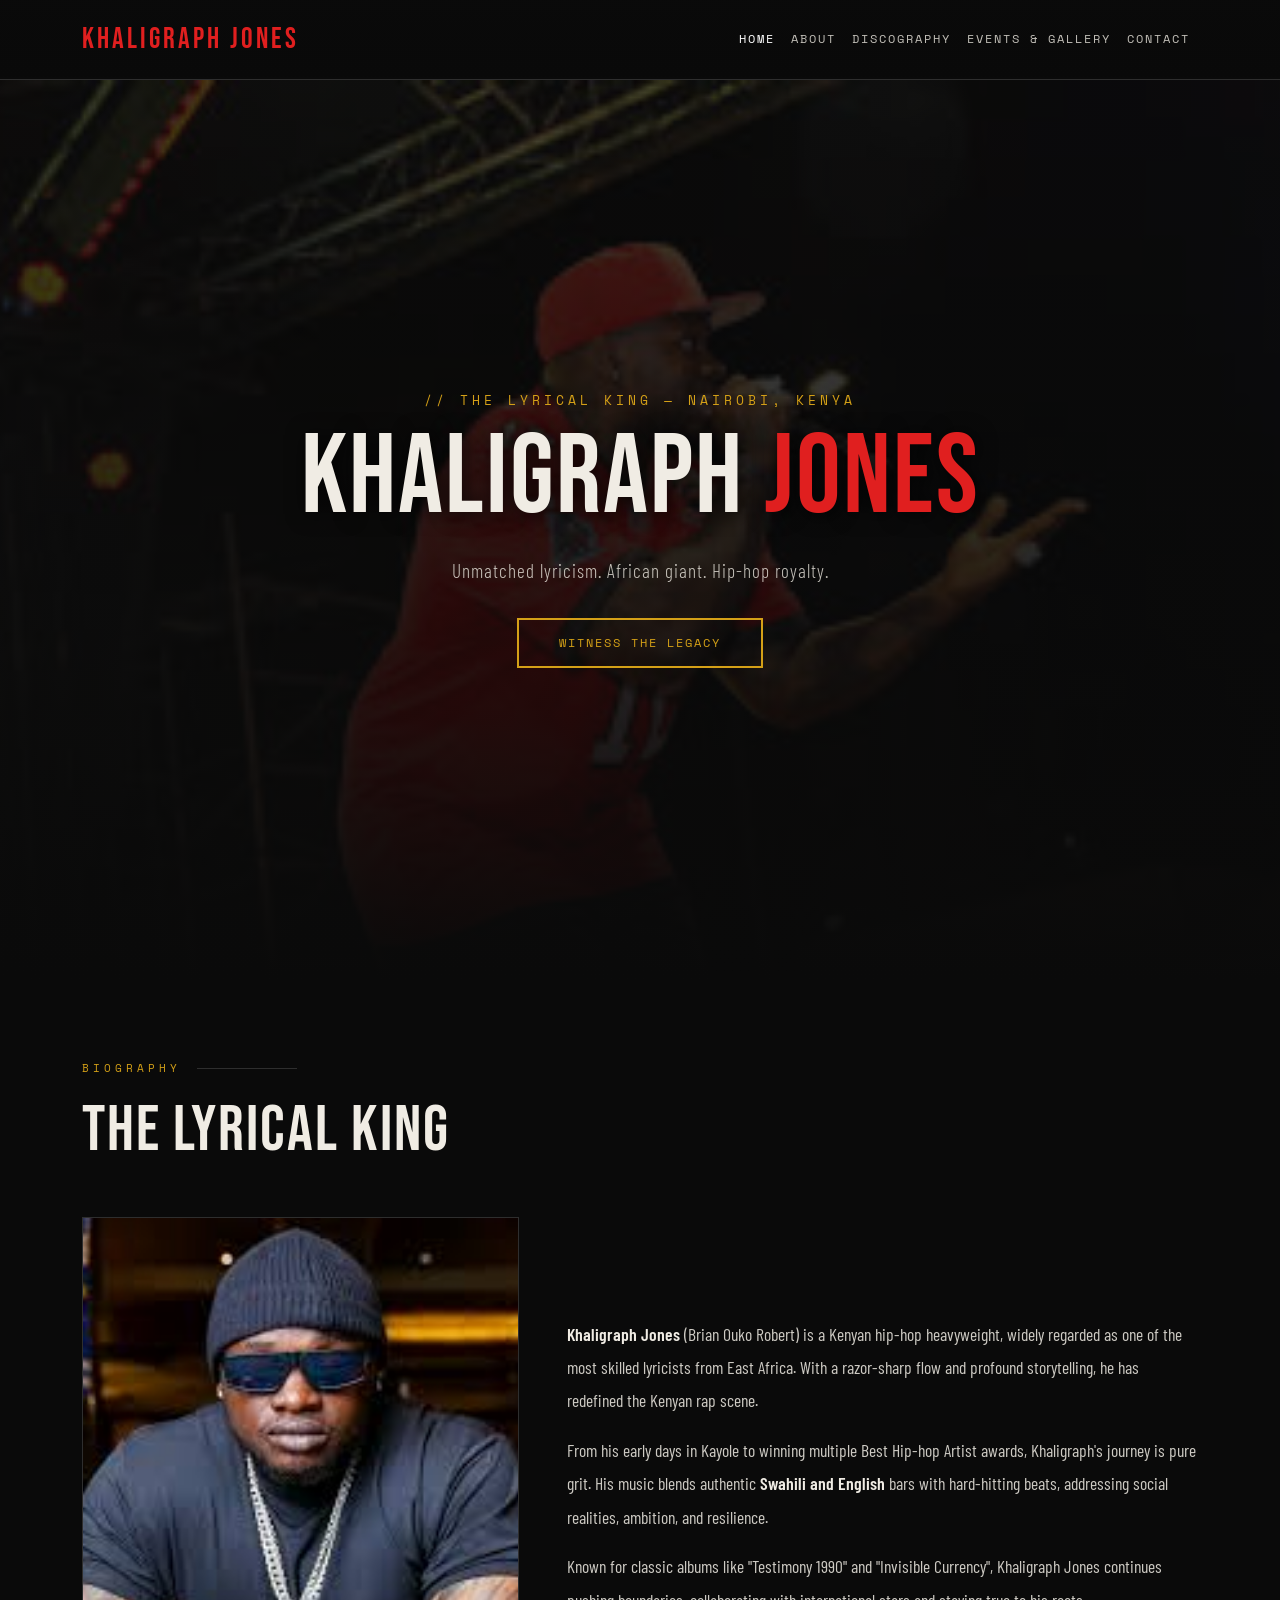
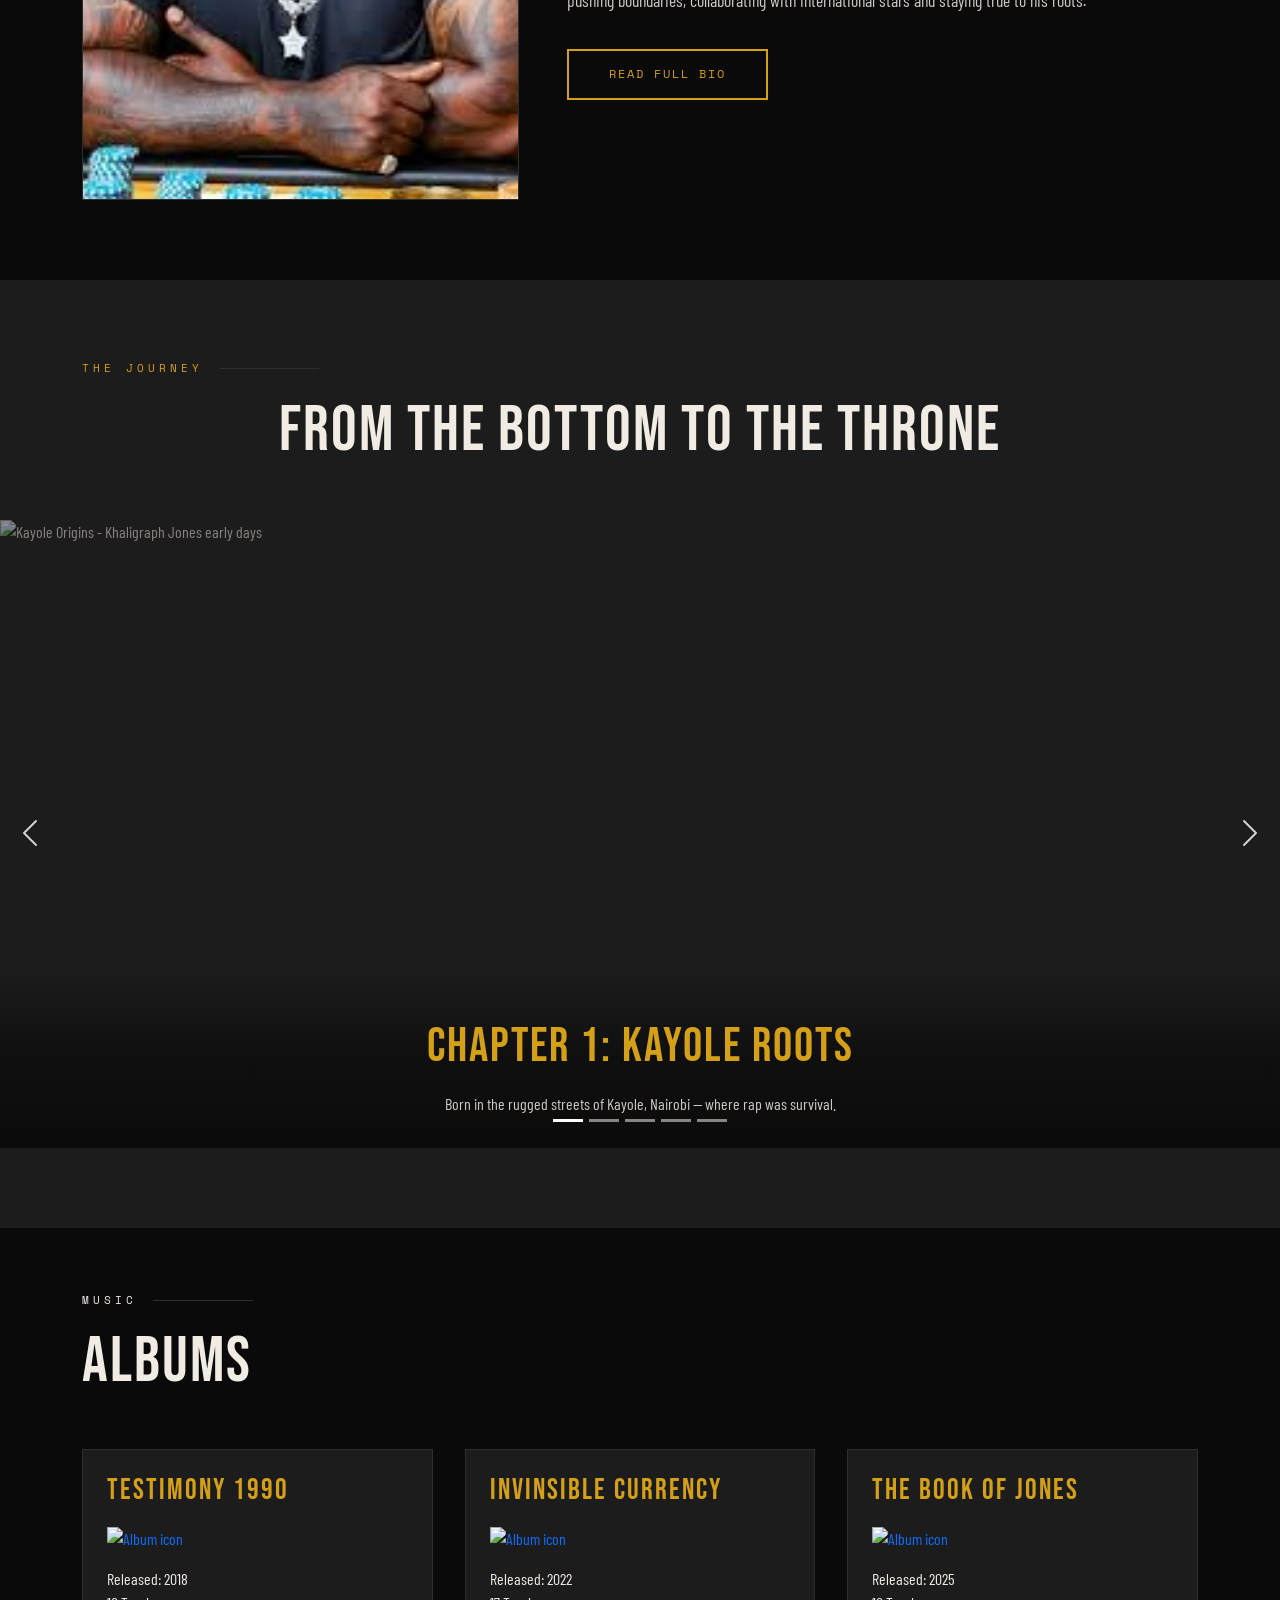
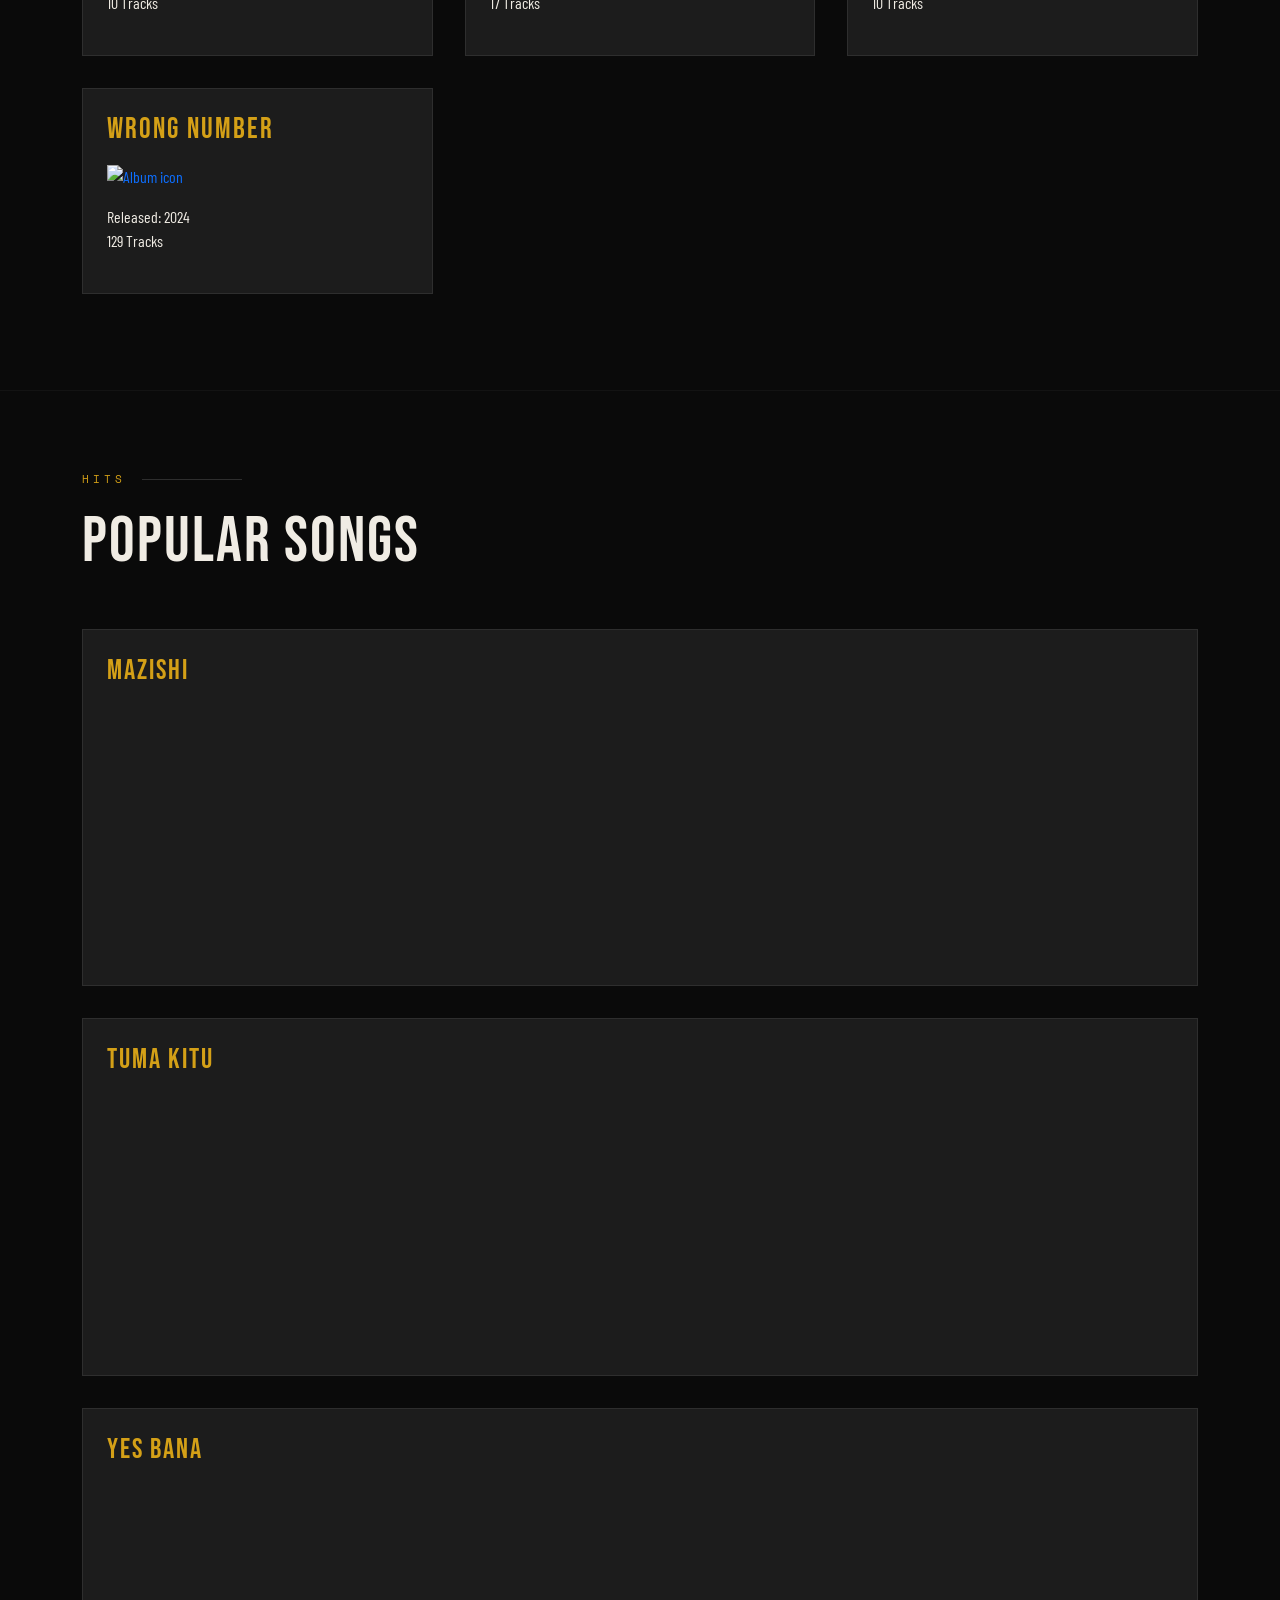
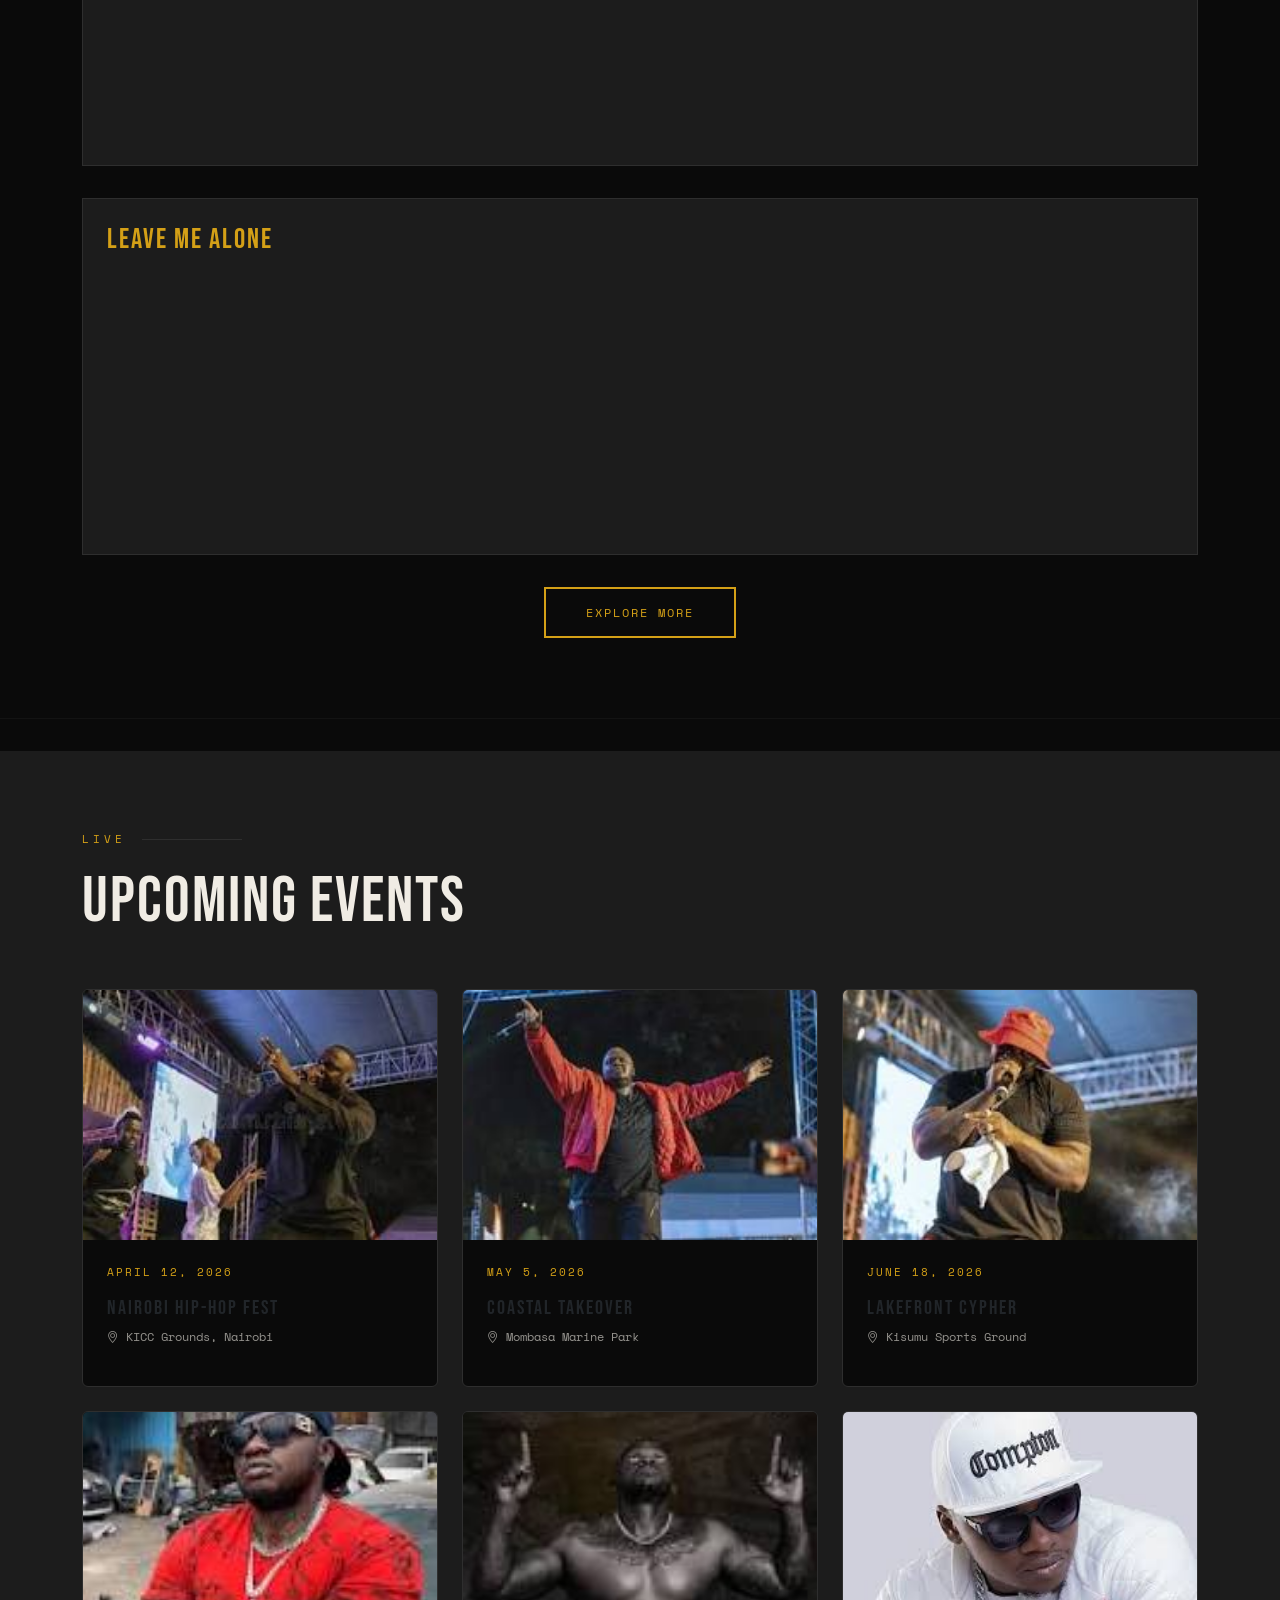
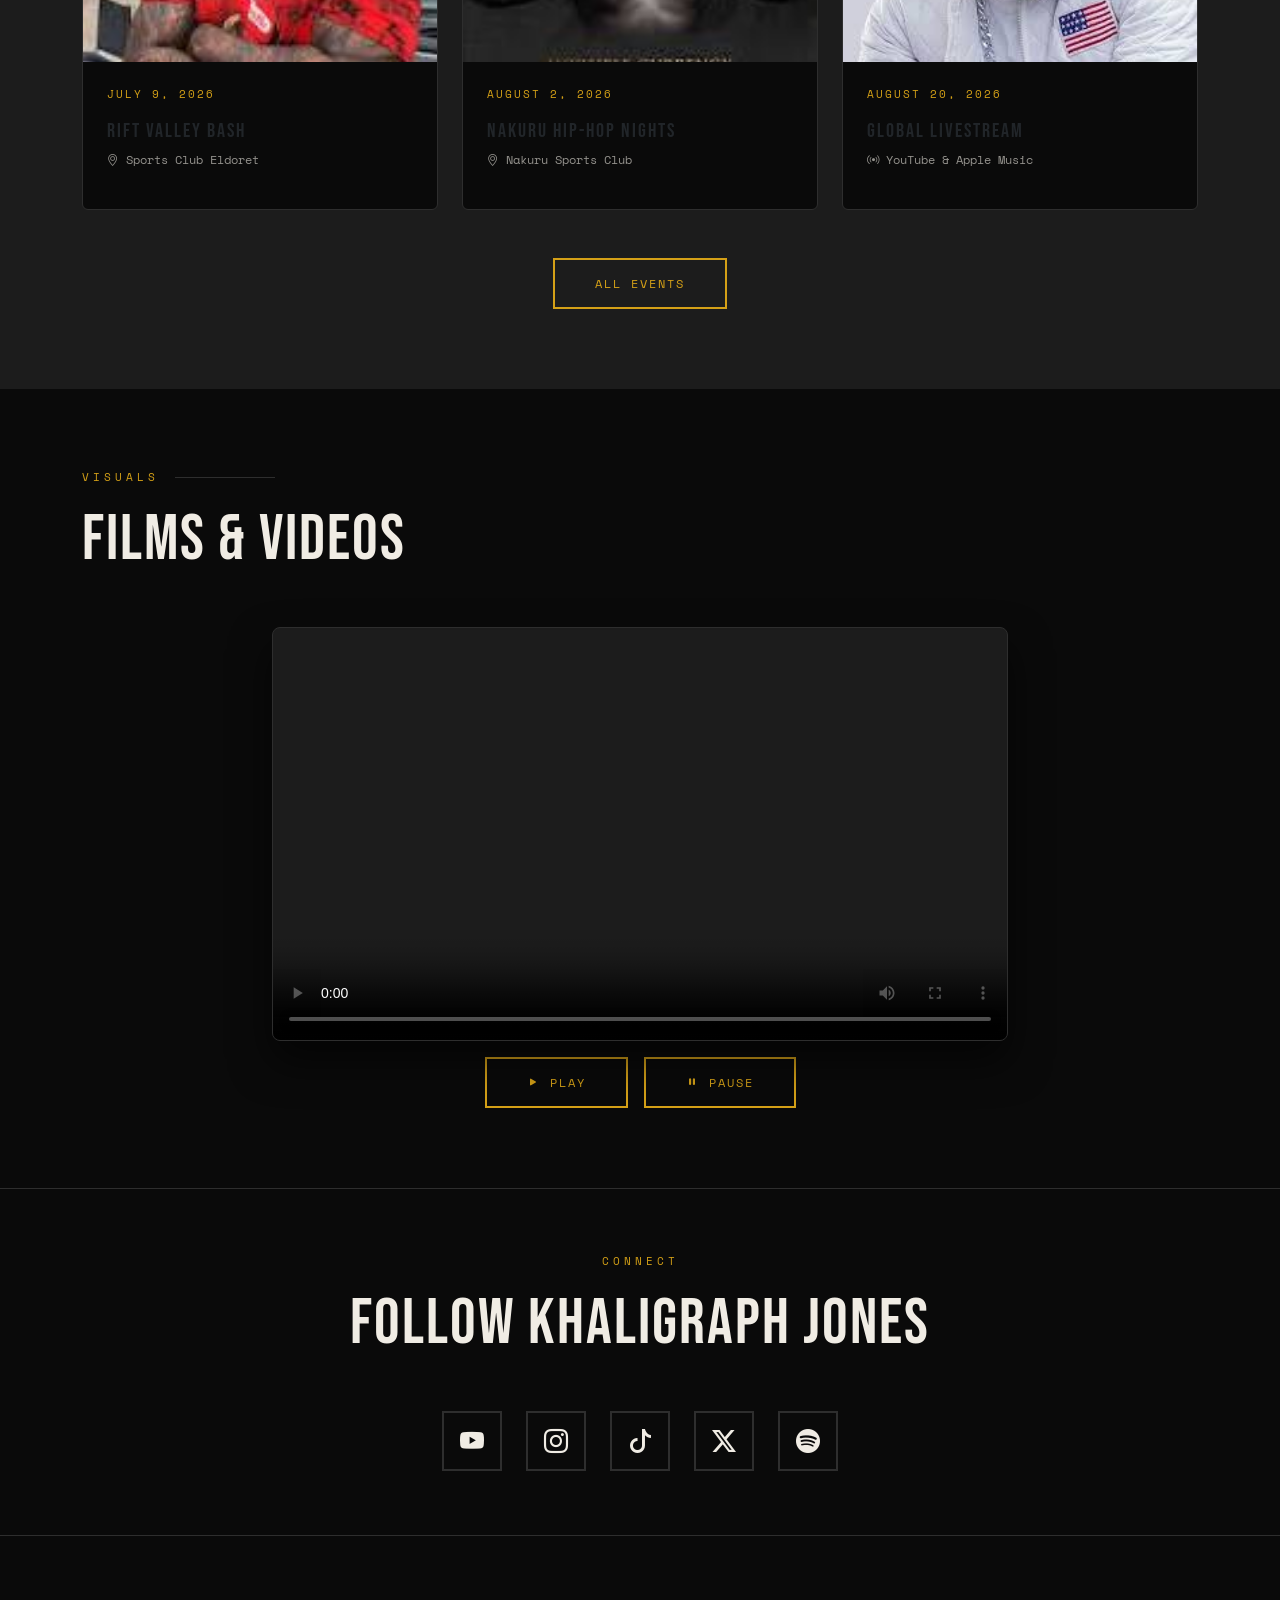
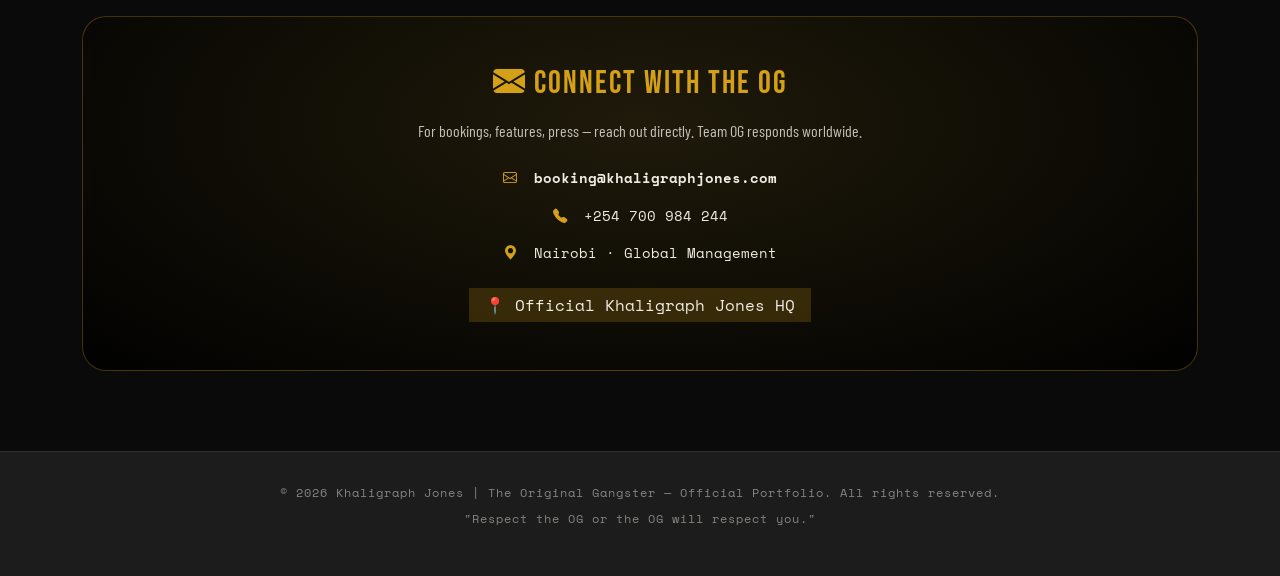
==== commit 18f3d98b: "Changed Artists Image" ====
--- a/index.html
+++ b/index.html
@@ -553,7 +553,7 @@
 
     <!-- Hero Section -->
     <section class="hero-section" id="home">
-        <img src="https://placehold.co/1920x1080/1a1a1a/d4a017?text=Khaligraph+Jones+Live" class="hero-bg"
+        <img src="Images/image.png" class="hero-bg"
             alt="Khaligraph Jones performing live on stage" loading="lazy">
         <div class="hero-overlay"></div>
         <div class="hero-content">
@@ -571,7 +571,7 @@
             <h2 class="section-title">The Lyrical King</h2>
             <div class="row align-items-center g-5">
                 <div class="col-lg-5">
-                    <img src="Images/images.webp" class="about-img" alt="Khaligraph Jones portrait" loading="lazy">
+                    <img src="Images/khaligraph.jpg" class="about-img" alt="Khaligraph Jones portrait" loading="lazy">
                 </div>
                 <div class="col-lg-7">
                     <p class="about-text"><strong>Khaligraph Jones</strong> (Brian Ouko Robert) is a Kenyan hip-hop
